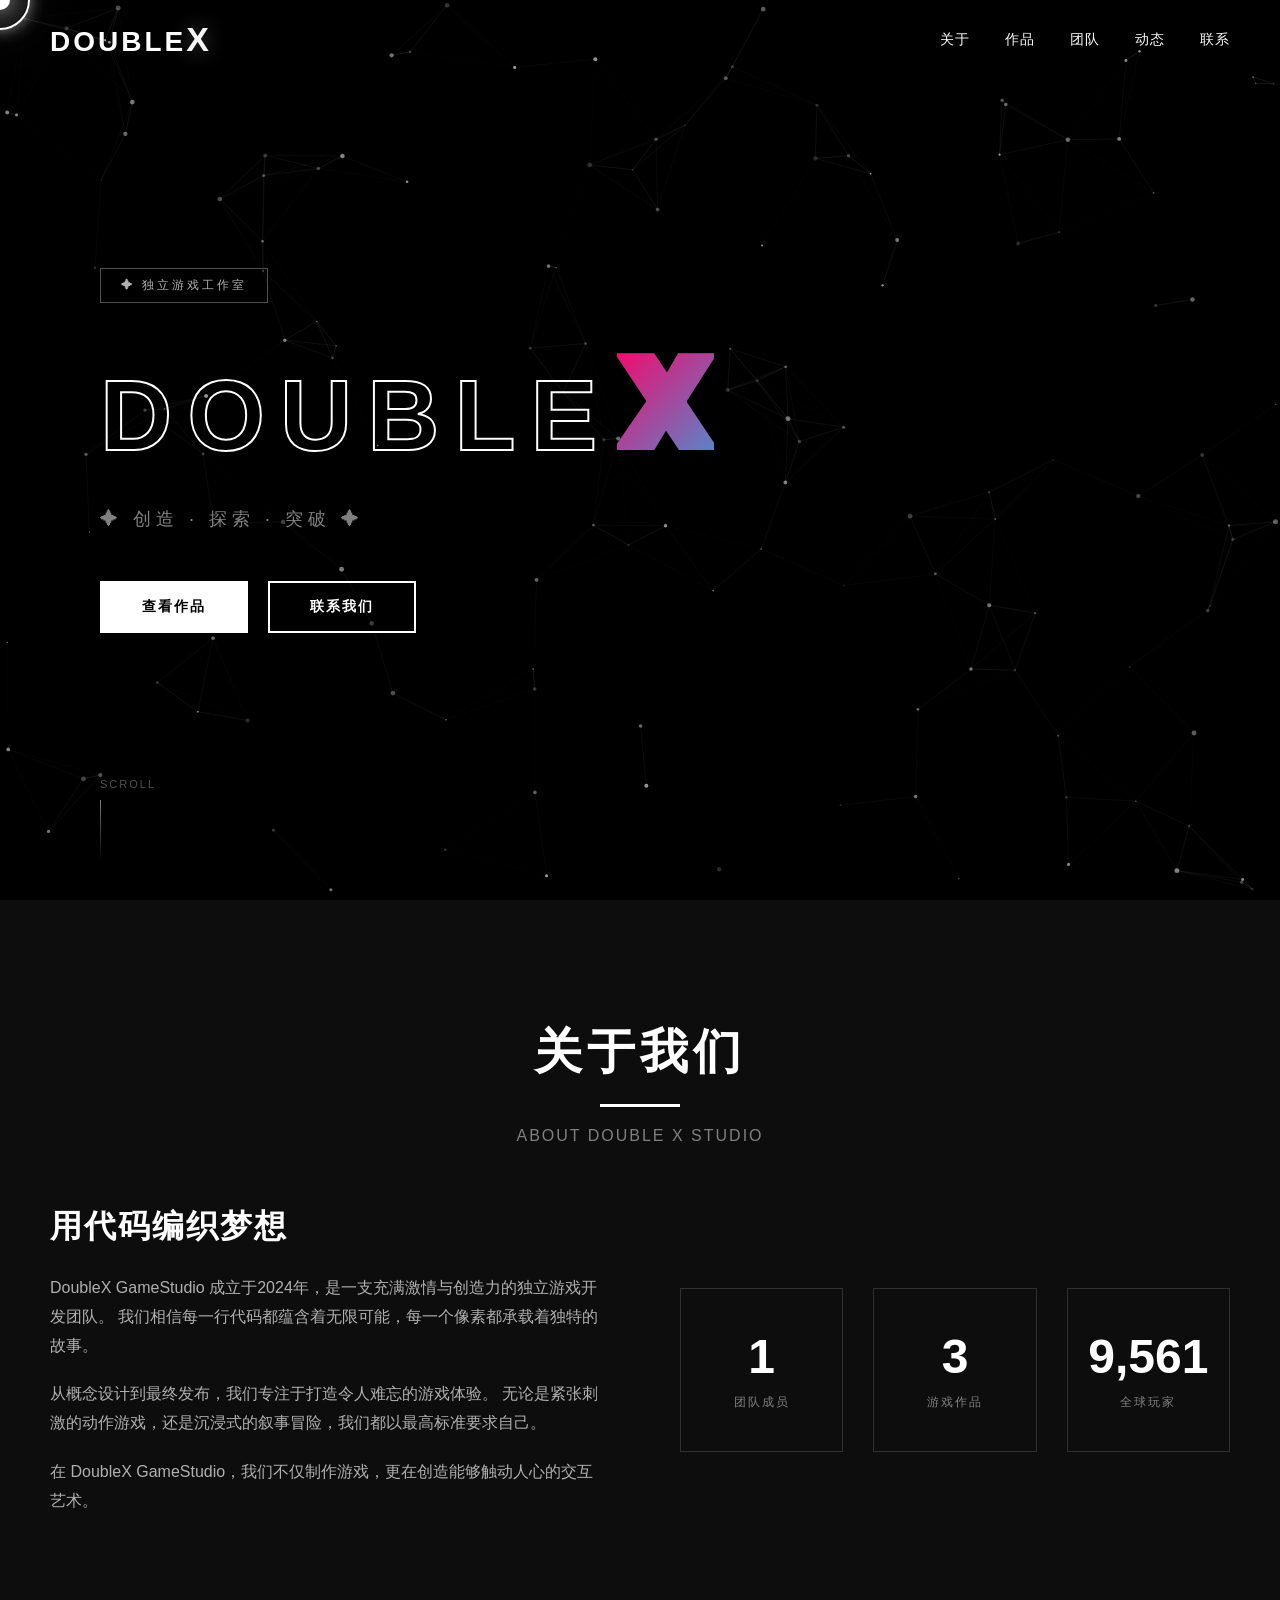
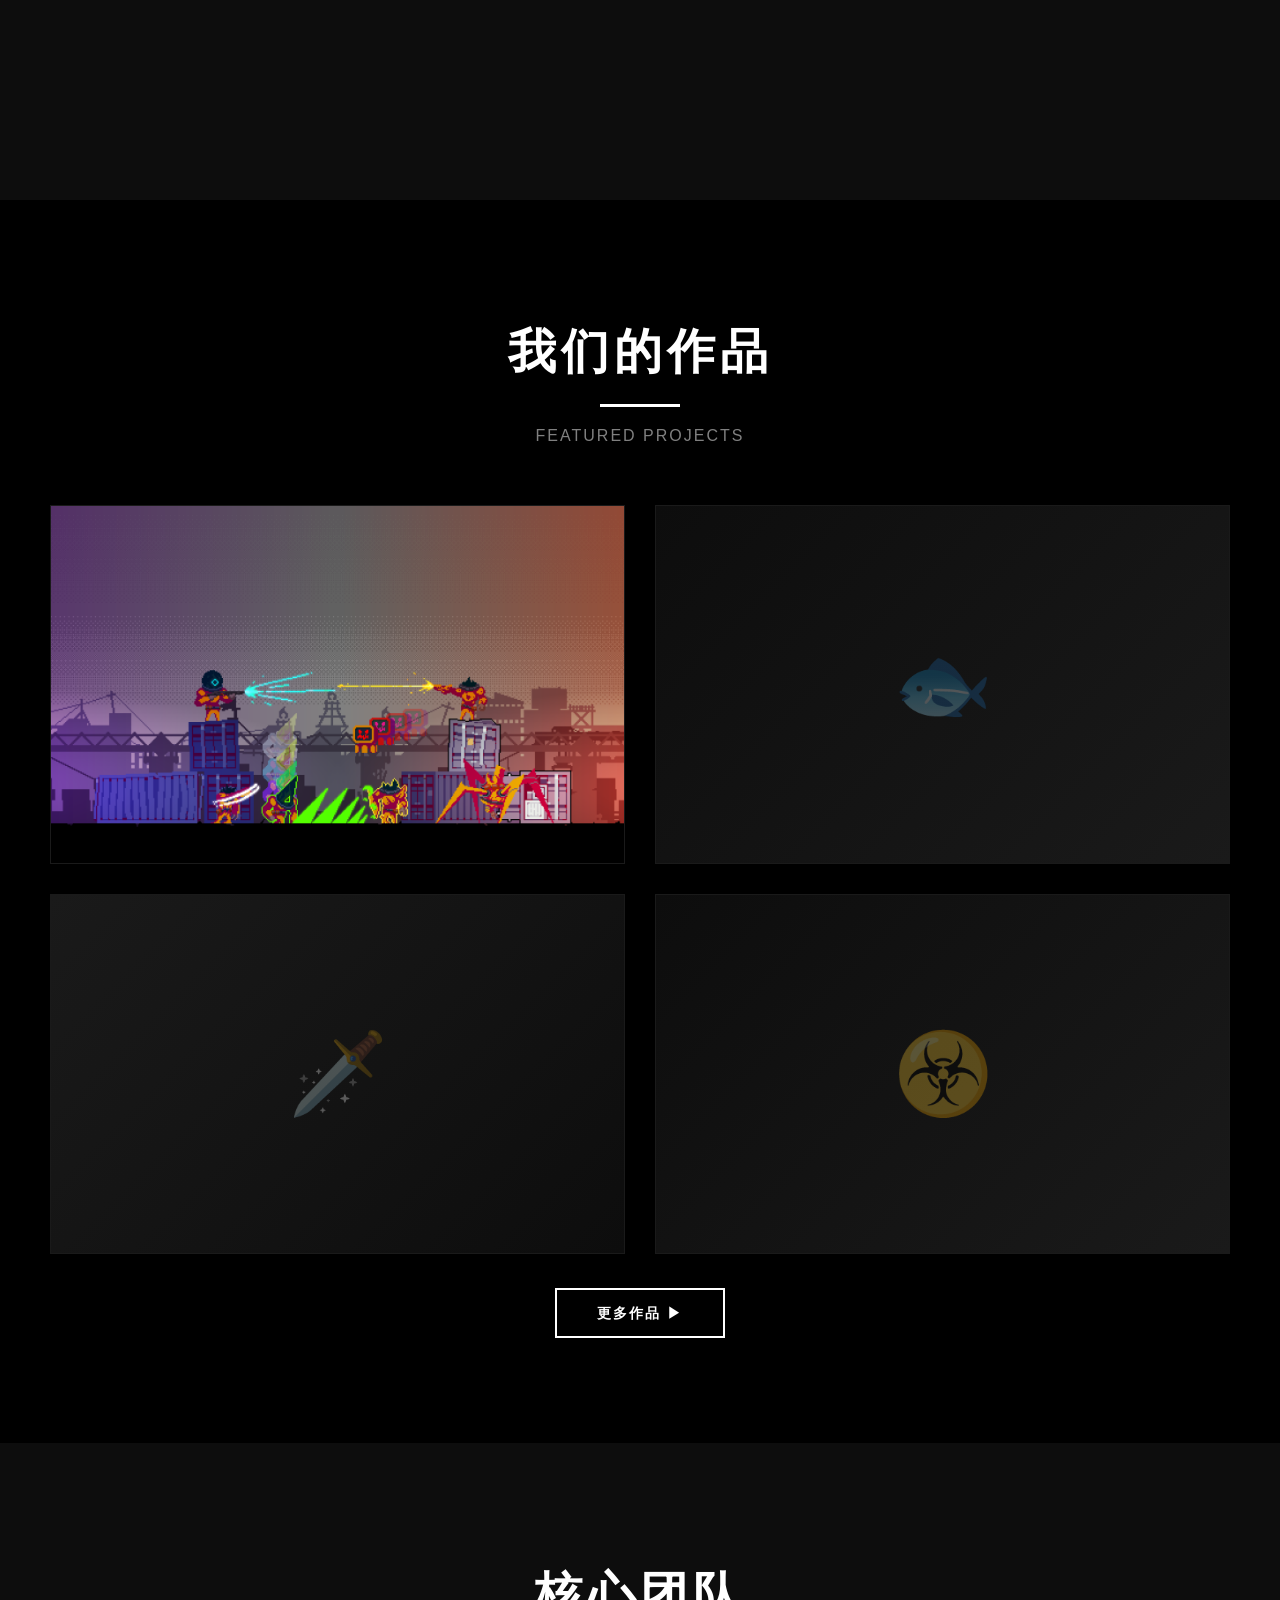
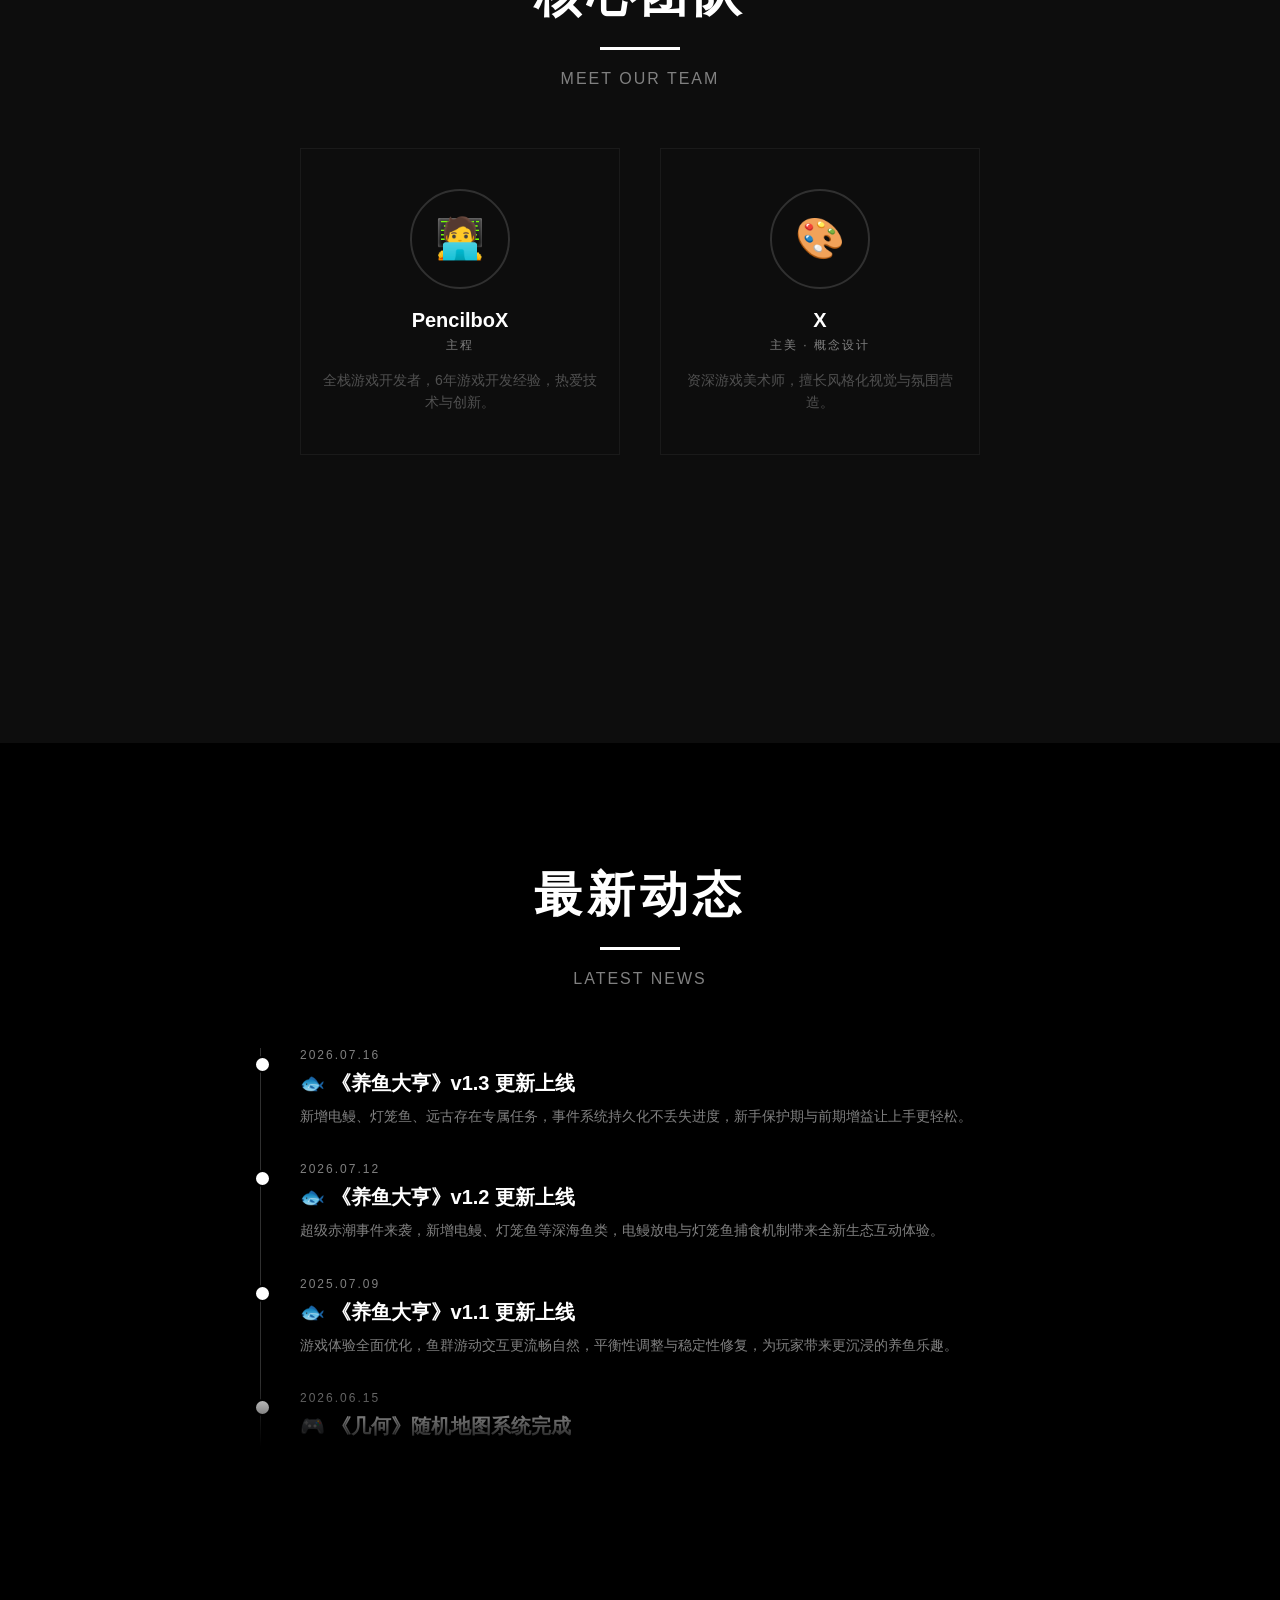
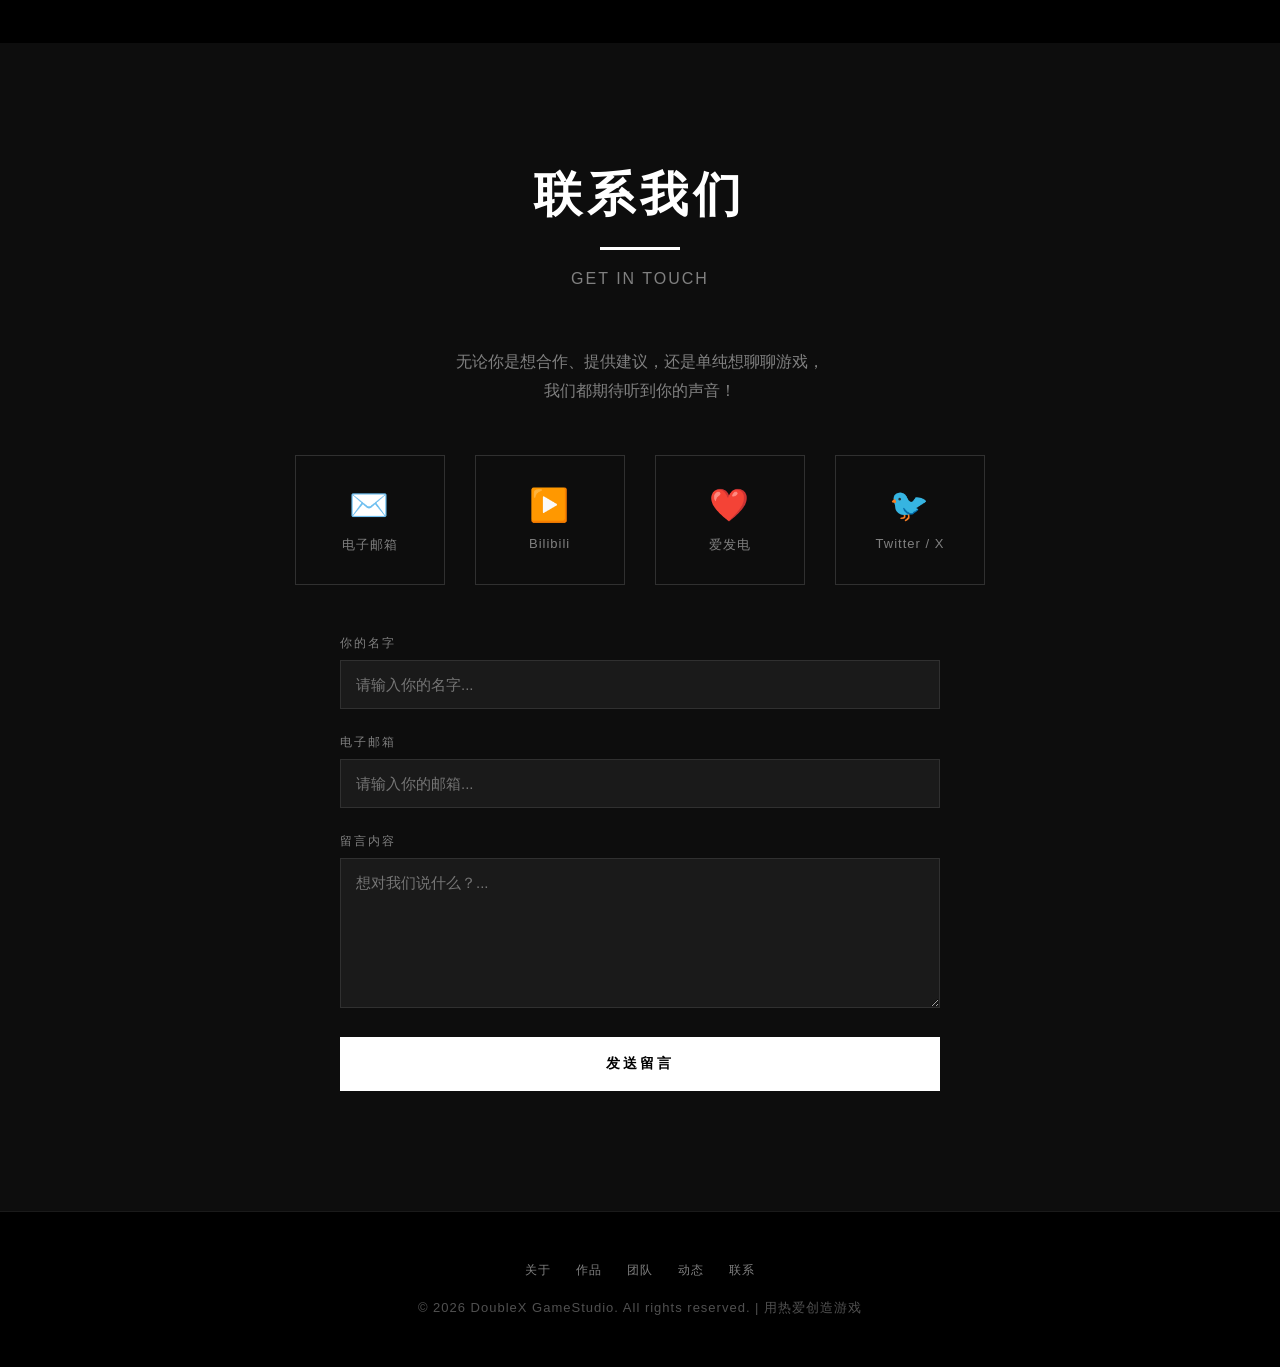
==== index.html @ 16d7dc37 "网页内容补充，部分问题修复，优化动态内容板块" ====
<!DOCTYPE html>
<html lang="zh-CN">
<head>
    <meta charset="UTF-8">
    <meta name="viewport" content="width=device-width, initial-scale=1.0, maximum-scale=1.0, user-scalable=no">
    <link rel="icon" href="icon/DX_Logo_white.png" type="image/png">
    <title>DoubleX GameStudio | 游戏开发工作室</title>
    <style>
        @font-face {
            font-family: 'Black Ops One';
            src: url('assets/fonts/BlackOpsOne.ttf') format('truetype');
            font-weight: 400;
            font-style: normal;
        }
        /* ===== 全局重置 & 基础样式 ===== */
        * {
            margin: 0;
            padding: 0;
            box-sizing: border-box;
        }

        :root {
            --black: #000000;
            --white: #ffffff;
            --gray-100: #f5f5f5;
            --gray-200: #e0e0e0;
            --gray-300: #b0b0b0;
            --gray-400: #808080;
            --gray-500: #505050;
            --gray-600: #303030;
            --gray-700: #1a1a1a;
            --gray-800: #0d0d0d;
        }

        html {
            scroll-behavior: smooth;
        }

        body {
            font-family: 'Segoe UI', 'PingFang SC', 'Microsoft YaHei', sans-serif;
            background: var(--black);
            color: var(--white);
            overflow-x: hidden;
            cursor: none;
        }

        /* ===== 自定义光标 ===== */
        .cursor-dot {
            position: fixed;
            width: 20px;
            height: 20px;
            background: #ffffff;
            border-radius: 50%;
            pointer-events: none;
            z-index: 99999;
            box-shadow: 0 0 25px #ffffff,
                        0 0 50px rgba(255, 255, 255, 0.7),
                        0 0 80px rgba(255, 255, 255, 0.4);
            transform: translate(-50%, -50%);
        }

        .cursor-ring {
            position: fixed;
            width: 60px;
            height: 60px;
            border: 2.5px solid var(--white);
            border-radius: 50%;
            pointer-events: none;
            z-index: 99998;
            transform: translate(-50%, -50%);
            box-shadow: 0 0 15px rgba(255, 255, 255, 0.5),
                        inset 0 0 15px rgba(255, 255, 255, 0.08);
            transition: width 0.2s ease, height 0.2s ease, border-color 0.2s ease, background 0.2s ease;
        }

        .cursor-ring.active {
            width: 80px;
            height: 80px;
            background: rgba(255, 255, 255, 0.1);
            border-color: var(--gray-100);
            box-shadow: 0 0 30px rgba(255, 255, 255, 0.6),
                        inset 0 0 25px rgba(255, 255, 255, 0.08);
        }

        /* 点击波纹效果 */
        .cursor-ripple {
            position: fixed;
            width: 20px;
            height: 20px;
            border: 1.5px solid var(--white);
            border-radius: 50%;
            pointer-events: none;
            z-index: 99997;
            transform: translate(-50%, -50%);
            animation: rippleOut 0.7s ease-out forwards;
        }

        @keyframes rippleOut {
            0% {
                width: 20px;
                height: 20px;
                opacity: 1;
            }
            100% {
                width: 120px;
                height: 120px;
                opacity: 0;
            }
        }

        /* ===== 粒子背景 Canvas ===== */
        #particle-canvas {
            position: fixed;
            top: 0;
            left: 0;
            width: 100%;
            height: 100%;
            z-index: 0;
            pointer-events: none;
        }

        /* ===== 导航栏 ===== */
        .navbar {
            position: fixed;
            top: 0;
            left: 0;
            width: 100%;
            padding: 20px 50px;
            display: flex;
            justify-content: space-between;
            align-items: center;
            z-index: 1000;
            transition: all 0.4s ease;
            background: transparent;
        }

        .navbar.scrolled {
            background: rgba(0, 0, 0, 0.9);
            backdrop-filter: blur(20px);
            padding: 15px 50px;
            border-bottom: 1px solid rgba(255, 255, 255, 0.05);
        }

        .logo {
            font-size: 28px;
            font-weight: 900;
            letter-spacing: 3px;
            text-transform: uppercase;
            color: var(--white);
            text-decoration: none;
        }

        .logo .highlight-x {
            color: var(--gray-100);
            font-size: 34px;
            font-weight: 900;
            text-shadow: 0 0 20px rgba(255, 255, 255, 0.3);
        }

        .nav-links {
            display: flex;
            list-style: none;
            gap: 35px;
        }

        .nav-links a {
            color: var(--white);
            text-decoration: none;
            font-size: 14px;
            font-weight: 500;
            letter-spacing: 1px;
            text-transform: uppercase;
            transition: all 0.3s ease;
            position: relative;
            padding: 5px 0;
        }

        .nav-links a::after {
            content: '';
            position: absolute;
            bottom: 0;
            left: 0;
            width: 0;
            height: 2px;
            background: var(--white);
            transition: width 0.3s ease;
        }

        .nav-links a:hover {
            color: var(--white);
        }

        .nav-links a:hover::after {
            width: 100%;
        }

        .menu-toggle {
            display: none;
            flex-direction: column;
            cursor: pointer;
            gap: 6px;
        }

        .menu-toggle span {
            width: 28px;
            height: 2px;
            background: var(--white);
            transition: all 0.3s ease;
        }

        .menu-toggle.active span:nth-child(1) {
            transform: rotate(45deg) translate(6px, 6px);
        }

        .menu-toggle.active span:nth-child(2) {
            opacity: 0;
        }

        .menu-toggle.active span:nth-child(3) {
            transform: rotate(-45deg) translate(6px, -6px);
        }

        /* ===== 通用 Section 样式 ===== */
        section {
            position: relative;
            z-index: 1;
            padding: 120px 50px;
            min-height: 100vh;
        }

        .section-title {
            font-size: 48px;
            font-weight: 900;
            text-transform: uppercase;
            letter-spacing: 5px;
            margin-bottom: 60px;
            text-align: center;
            position: relative;
        }

        .section-title::after {
            content: '';
            display: block;
            width: 80px;
            height: 3px;
            background: var(--white);
            margin: 20px auto 0;
        }

        .section-subtitle {
            font-size: 16px;
            color: var(--gray-400);
            text-align: center;
            letter-spacing: 2px;
            margin-top: -40px;
            margin-bottom: 60px;
        }

        /* ===== HERO 区域 - 左对齐 ===== */
        .hero {
            min-height: 100vh;
            display: flex;
            flex-direction: column;
            justify-content: center;
            align-items: flex-start;
            text-align: left;
            position: relative;
            z-index: 1;
            padding-left: 100px;
            padding-right: 50px;
        }

        .hero-badge {
            display: inline-block;
            padding: 8px 20px;
            border: 1px solid var(--gray-500);
            color: var(--gray-300);
            font-size: 12px;
            letter-spacing: 3px;
            text-transform: uppercase;
            margin-bottom: 30px;
            animation: fadeInLeft 1s ease;
        }

        .hero-title {
            font-size: 100px;
            font-weight: 900;
            letter-spacing: 15px;
            text-transform: uppercase;
            line-height: 1.1;
            margin-bottom: 20px;
            animation: fadeInLeft 1s ease 0.2s both;
            display: flex;
            flex-wrap: wrap;
            align-items: baseline;
            gap: 0;
        }

        .hero-title .word-double {
            -webkit-text-stroke: 2px var(--white);
            color: transparent;
        }

        .hero-title .word-x {
            font-size: 140px;
            position: relative;
            display: inline-block;
            margin-left: 5px;
            letter-spacing: 5px;
            font-family: 'Black Ops One', 'Impact', 'Arial Black', sans-serif;
            background: linear-gradient(135deg, #ff0066, #00ccff, #ff6600, #6600ff);
            background-size: 400% 400%;
            -webkit-background-clip: text;
            -webkit-text-fill-color: transparent;
            animation: xGradientFlow 4s ease infinite;
        }

        @keyframes xGradientFlow {
            0% { background-position: 0% 50%; }
            25% { background-position: 100% 0%; }
            50% { background-position: 100% 100%; }
            75% { background-position: 0% 100%; }
            100% { background-position: 0% 50%; }
        }

        .hero-title .word-studio {
            color: var(--gray-400);
            font-size: 50px;
            font-weight: 600;
            letter-spacing: 8px;
            margin-left: 15px;
            align-self: flex-end;
            padding-bottom: 15px;
        }

        .hero-tagline {
            font-size: 18px;
            color: var(--gray-400);
            letter-spacing: 5px;
            margin-bottom: 50px;
            animation: fadeInLeft 1s ease 0.4s both;
        }

        .hero-cta {
            display: flex;
            gap: 20px;
            animation: fadeInLeft 1s ease 0.6s both;
        }

        .btn {
            padding: 15px 40px;
            font-size: 14px;
            font-weight: 600;
            letter-spacing: 2px;
            text-transform: uppercase;
            text-decoration: none;
            transition: all 0.4s ease;
            cursor: pointer;
            border: none;
        }

        .btn-primary {
            background: var(--white);
            color: var(--black);
            border: 2px solid var(--white);
        }

        .btn-primary:hover {
            background: transparent;
            color: var(--white);
        }

        .btn-outline {
            background: transparent;
            color: var(--white);
            border: 2px solid var(--white);
        }

        .btn-outline:hover {
            background: var(--white);
            color: var(--black);
        }

        .scroll-indicator {
            position: absolute;
            bottom: 40px;
            left: 100px;
            display: flex;
            flex-direction: column;
            align-items: flex-start;
            gap: 10px;
            animation: fadeInLeft 1s ease 1s both;
        }

        .scroll-indicator span {
            font-size: 11px;
            letter-spacing: 2px;
            color: var(--gray-500);
        }

        .scroll-line {
            width: 1px;
            height: 60px;
            background: linear-gradient(to bottom, var(--gray-400), transparent);
            animation: scrollPulse 2s ease-in-out infinite;
        }

        /* ===== ABOUT 区域 ===== */
        .about {
            background: var(--gray-800);
        }

        .about-content {
            display: grid;
            grid-template-columns: 1fr 1fr;
            gap: 80px;
            max-width: 1200px;
            margin: 0 auto;
            align-items: center;
        }

        .about-text h3 {
            font-size: 32px;
            font-weight: 800;
            margin-bottom: 25px;
            letter-spacing: 2px;
        }

        .about-text p {
            color: var(--gray-300);
            line-height: 1.8;
            font-size: 16px;
            margin-bottom: 20px;
        }

        .about-stats {
            display: grid;
            grid-template-columns: repeat(3, 1fr);
            gap: 30px;
        }

        .stat-item {
            text-align: center;
            padding: 40px 20px;
            border: 1px solid var(--gray-600);
            transition: all 0.3s ease;
        }

        .stat-item:hover {
            border-color: var(--white);
            background: rgba(255, 255, 255, 0.02);
        }

        .stat-number {
            font-size: 48px;
            font-weight: 900;
            color: var(--white);
            display: block;
        }

        .stat-label {
            font-size: 12px;
            color: var(--gray-400);
            letter-spacing: 2px;
            text-transform: uppercase;
            margin-top: 10px;
            display: block;
        }

        /* ===== PROJECTS 区域 ===== */
        .projects {
            background: var(--black);
        }

        .projects-grid {
            display: grid;
            grid-template-columns: repeat(2, 1fr);
            gap: 30px;
            max-width: 1200px;
            margin: 0 auto;
        }

        .project-card {
            position: relative;
            overflow: hidden;
            border: 1px solid var(--gray-700);
            aspect-ratio: 16 / 10;
            cursor: pointer;
            transition: all 0.4s ease;
        }

        .project-card:hover {
            border-color: var(--gray-400);
            transform: translateY(-5px);
        }

        .project-card .project-bg {
            width: 100%;
            height: 100%;
            display: flex;
            align-items: center;
            justify-content: center;
            font-size: 60px;
            font-weight: 900;
            color: var(--gray-700);
            transition: all 0.4s ease;
            background: var(--gray-800);
        }

        .project-card:nth-child(1) .project-bg { background: linear-gradient(135deg, #1a1a1a, #0d0d0d); }
        .project-card:nth-child(2) .project-bg { background: linear-gradient(135deg, #0d0d0d, #1a1a1a); }
        .project-card:nth-child(3) .project-bg { background: linear-gradient(135deg, #1a1a1a, #0d0d0d); }
        .project-card:nth-child(4) .project-bg { background: linear-gradient(135deg, #0d0d0d, #1a1a1a); }

        .project-card .project-bg .icon {
            font-size: 80px;
            opacity: 0.3;
        }

        .project-overlay {
            position: absolute;
            bottom: 0;
            left: 0;
            right: 0;
            padding: 30px;
            background: linear-gradient(to top, rgba(0,0,0,0.9), transparent);
            transform: translateY(100%);
            transition: all 0.4s ease;
        }

        .project-card:hover .project-overlay {
            transform: translateY(0);
        }

        .project-overlay h3 {
            font-size: 22px;
            font-weight: 700;
            margin-bottom: 8px;
        }

        .project-overlay p {
            color: var(--gray-400);
            font-size: 13px;
            letter-spacing: 1px;
        }

        .project-overlay .tag {
            display: inline-block;
            padding: 4px 12px;
            border: 1px solid var(--gray-500);
            font-size: 10px;
            letter-spacing: 1px;
            text-transform: uppercase;
            margin-top: 12px;
            color: var(--gray-300);
        }

        /* 作品卡片右下角"游戏详情"跳转按钮 — 集成在 hover 浮层内 */
        .project-overlay .nav-link {
            position: absolute;
            bottom: 30px;
            right: 28px;
            display: inline-flex;
            align-items: center;
            gap: 6px;
            padding: 4px 12px;
            border: 1px solid var(--gray-500);
            color: var(--gray-300);
            font-size: 10px;
            letter-spacing: 1px;
            text-transform: uppercase;
            text-decoration: none;
            transition: all 0.35s ease;
            z-index: 5;
            white-space: nowrap;
        }

        .project-overlay .nav-link::after {
            content: '';
            display: inline-block;
            width: 0;
            height: 0;
            border-top: 5px solid transparent;
            border-bottom: 5px solid transparent;
            border-left: 8px solid var(--gray-300);
            transition: border-left-color 0.35s ease;
        }

        .project-overlay .nav-link:hover {
            border-color: var(--white);
            color: var(--white);
            background: rgba(255, 255, 255, 0.05);
            box-shadow: 0 0 18px rgba(255, 255, 255, 0.25);
        }

        .project-overlay .nav-link:hover::after {
            border-left-color: var(--white);
        }

        /* 禁用态 — 尚未开放详情页的游戏 */
        .project-overlay .nav-link.disabled {
            border-color: var(--gray-700);
            color: var(--gray-500);
            cursor: default;
            pointer-events: none;
        }

        .project-overlay .nav-link.disabled::after {
            border-left-color: var(--gray-500);
        }

        .project-overlay .nav-link.disabled:hover {
            border-color: var(--gray-700);
            color: var(--gray-500);
            background: transparent;
            box-shadow: none;
        }

        .project-overlay .nav-link.disabled:hover::after {
            border-left-color: var(--gray-500);
        }

        /* ===== TEAM 区域 ===== */
        .team {
            background: var(--gray-800);
        }

        .team-grid {
            display: flex;
            justify-content: center;
            flex-wrap: wrap;
            gap: 40px;
            max-width: 1000px;
            margin: 0 auto;
        }

        .team-card {
            text-align: center;
            padding: 40px 20px;
            border: 1px solid var(--gray-700);
            transition: all 0.4s ease;
            position: relative;
            overflow: hidden;
            display: flex;
            flex-direction: column;
            align-items: center;
            width: 320px;
            max-width: 100%;
        }

        .team-card::before {
            content: '';
            position: absolute;
            top: 0;
            left: 0;
            width: 100%;
            height: 3px;
            background: var(--white);
            transform: scaleX(0);
            transform-origin: left;
            transition: transform 0.4s ease;
        }

        .team-card:hover::before {
            transform: scaleX(1);
        }

        .team-card:hover {
            border-color: var(--gray-400);
            transform: translateY(-10px);
        }

        .team-avatar {
            width: 100px;
            height: 100px;
            border-radius: 50%;
            margin: 0 auto 20px;
            border: 2px solid var(--gray-600);
            display: flex;
            align-items: center;
            justify-content: center;
            font-size: 40px;
            transition: all 0.4s ease;
        }

        .team-card:hover .team-avatar {
            border-color: var(--white);
        }

        .team-card h3 {
            font-size: 20px;
            font-weight: 700;
            margin-bottom: 5px;
        }

        .team-card .role {
            color: var(--gray-400);
            font-size: 12px;
            letter-spacing: 2px;
            text-transform: uppercase;
            margin-bottom: 15px;
        }

        .team-card p {
            color: var(--gray-500);
            font-size: 14px;
            line-height: 1.6;
        }

        /* ===== NEWS / BLOG 区域 ===== */
        .news {
            background: var(--black);
        }

        .news-timeline-wrap {
            max-width: 800px;
            margin: 0 auto;
            position: relative;
        }

        .news-timeline-wrap::after {
            content: '';
            position: absolute;
            bottom: 0;
            left: 0;
            right: 0;
            height: 80px;
            background: linear-gradient(transparent, var(--black) 80%);
            pointer-events: none;
            z-index: 2;
        }

        .news-timeline {
            max-height: 415px;
            overflow-y: auto;
            padding-right: 5px;
            scrollbar-width: thin;
            scrollbar-color: var(--gray-600) transparent;
        }

        .news-timeline::-webkit-scrollbar {
            width: 4px;
        }
        .news-timeline::-webkit-scrollbar-thumb {
            background: var(--gray-600);
            border-radius: 2px;
        }

        .news-timeline::before {
            content: '';
            position: absolute;
            left: 20px;
            top: 0;
            bottom: 0;
            width: 1px;
            background: var(--gray-600);
        }

        .news-item {
            padding-left: 60px;
            position: relative;
            margin-bottom: 35px;
        }

        .news-item:last-child {
            margin-bottom: 10px;
        }

        .news-item::before {
            content: '';
            position: absolute;
            left: 14px;
            top: 8px;
            width: 13px;
            height: 13px;
            border-radius: 50%;
            background: var(--white);
            border: 2px solid var(--black);
        }

        .news-date {
            font-size: 12px;
            color: var(--gray-400);
            letter-spacing: 2px;
            text-transform: uppercase;
            margin-bottom: 8px;
        }

        .news-item h3 {
            font-size: 20px;
            font-weight: 700;
            margin-bottom: 8px;
        }

        .news-item p {
            color: var(--gray-400);
            line-height: 1.6;
            font-size: 14px;
        }

        /* ===== CONTACT 区域 ===== */
        .contact {
            background: var(--gray-800);
        }

        .contact-container {
            max-width: 800px;
            margin: 0 auto;
            text-align: center;
        }

        .contact-container > p {
            color: var(--gray-400);
            font-size: 16px;
            line-height: 1.8;
            margin-bottom: 50px;
        }

        .contact-links {
            display: flex;
            justify-content: center;
            gap: 30px;
            flex-wrap: wrap;
            margin-bottom: 50px;
        }

        .contact-link {
            display: flex;
            flex-direction: column;
            align-items: center;
            gap: 12px;
            padding: 30px 40px;
            border: 1px solid var(--gray-600);
            text-decoration: none;
            color: var(--white);
            transition: all 0.4s ease;
            min-width: 150px;
        }

        .contact-link:hover {
            border-color: var(--white);
            background: rgba(255, 255, 255, 0.02);
            transform: translateY(-5px);
        }

        .contact-link .icon {
            font-size: 32px;
        }

        .contact-link span {
            font-size: 13px;
            letter-spacing: 1px;
            color: var(--gray-400);
        }

        .contact-form {
            max-width: 600px;
            margin: 0 auto;
            text-align: left;
        }

        .form-group {
            margin-bottom: 25px;
        }

        .form-group label {
            display: block;
            font-size: 12px;
            letter-spacing: 2px;
            text-transform: uppercase;
            color: var(--gray-400);
            margin-bottom: 8px;
        }

        .form-group input,
        .form-group textarea {
            width: 100%;
            padding: 15px;
            background: var(--gray-700);
            border: 1px solid var(--gray-600);
            color: var(--white);
            font-size: 15px;
            font-family: inherit;
            transition: all 0.3s ease;
            outline: none;
        }

        .form-group input:focus,
        .form-group textarea:focus {
            border-color: var(--white);
            background: var(--gray-600);
        }

        .form-group textarea {
            height: 150px;
            resize: vertical;
        }

        .form-submit {
            width: 100%;
            padding: 18px;
            background: var(--white);
            color: var(--black);
            border: none;
            font-size: 14px;
            font-weight: 700;
            letter-spacing: 3px;
            text-transform: uppercase;
            cursor: pointer;
            transition: all 0.3s ease;
        }

        .form-submit:hover {
            background: var(--gray-200);
        }

        /* ===== 回到顶部按钮 ===== */
        .back-to-top {
            position: fixed;
            bottom: 40px;
            right: 40px;
            width: 48px;
            height: 48px;
            background: transparent;
            border: 2px solid var(--gray-600);
            color: var(--white);
            font-size: 20px;
            cursor: pointer;
            z-index: 5000;
            display: flex;
            align-items: center;
            justify-content: center;
            opacity: 0;
            transform: translateY(20px);
            pointer-events: none;
            transition: all 0.4s ease;
        }

        .back-to-top.visible {
            opacity: 1;
            transform: translateY(0);
            pointer-events: auto;
        }

        .back-to-top:hover {
            border-color: var(--white);
            background: var(--white);
            color: var(--black);
            transform: translateY(-4px);
            box-shadow: 0 0 25px rgba(255, 255, 255, 0.3);
        }

        .back-to-top:active {
            transform: translateY(-2px);
        }

        /* ===== FOOTER ===== */
        .footer {
            text-align: center;
            padding: 50px;
            border-top: 1px solid var(--gray-700);
            background: var(--black);
            position: relative;
            z-index: 1;
        }

        .footer p {
            color: var(--gray-500);
            font-size: 13px;
            letter-spacing: 1px;
        }

        .footer .footer-links {
            display: flex;
            justify-content: center;
            gap: 25px;
            margin-bottom: 20px;
        }

        .footer .footer-links a {
            color: var(--gray-400);
            text-decoration: none;
            font-size: 12px;
            letter-spacing: 1px;
            text-transform: uppercase;
            transition: color 0.3s ease;
        }

        .footer .footer-links a:hover {
            color: var(--white);
        }

        /* ===== 滚动动画 ===== */
        .reveal {
            opacity: 0;
            transform: translateY(60px);
            transition: all 0.8s ease;
        }

        .reveal.visible {
            opacity: 1;
            transform: translateY(0);
        }

        .reveal-left {
            opacity: 0;
            transform: translateX(-60px);
            transition: all 0.8s ease;
        }

        .reveal-left.visible {
            opacity: 1;
            transform: translateX(0);
        }

        .reveal-right {
            opacity: 0;
            transform: translateX(60px);
            transition: all 0.8s ease;
        }

        .reveal-right.visible {
            opacity: 1;
            transform: translateX(0);
        }

        .reveal-scale {
            opacity: 0;
            transform: scale(0.8);
            transition: all 0.8s ease;
        }

        .reveal-scale.visible {
            opacity: 1;
            transform: scale(1);
        }

        /* ===== 关键帧动画 ===== */
        @keyframes fadeInLeft {
            from {
                opacity: 0;
                transform: translateX(-60px);
            }
            to {
                opacity: 1;
                transform: translateX(0);
            }
        }

        @keyframes fadeInUp {
            from {
                opacity: 0;
                transform: translateY(40px);
            }
            to {
                opacity: 1;
                transform: translateY(0);
            }
        }

        @keyframes fadeInDown {
            from {
                opacity: 0;
                transform: translateY(-40px);
            }
            to {
                opacity: 1;
                transform: translateY(0);
            }
        }

        @keyframes scrollPulse {
            0%, 100% { opacity: 0.3; }
            50% { opacity: 1; }
        }

        /* ===== 响应式设计 ===== */
        @media (max-width: 1024px) {
            .hero-title {
                font-size: 60px;
                letter-spacing: 10px;
                flex-wrap: wrap;
            }

            .hero-title .word-x {
                font-size: 80px;
            }

            .hero-title .word-studio {
                font-size: 32px;
                margin-left: 10px;
                padding-bottom: 8px;
            }

            .about-content {
                grid-template-columns: 1fr;
                gap: 50px;
            }

            .projects-grid {
                grid-template-columns: 1fr;
            }

            .team-grid {
                grid-template-columns: repeat(2, 1fr);
            }
        }

        @media (max-width: 768px) {
            section {
                padding: 80px 25px;
            }

            .hero {
                padding-left: 25px;
                padding-right: 25px;
                align-items: center;
                text-align: center;
            }

            .hero-badge {
                margin-bottom: 12px;
            }

            .navbar {
                padding: 15px 25px;
                background: rgba(0, 0, 0, 0.75);
            }

            .nav-links {
                display: none;
                position: absolute;
                top: 100%;
                left: 0;
                width: 100%;
                background: rgba(0, 0, 0, 0.98);
                flex-direction: column;
                padding: 30px;
                gap: 25px;
                border-bottom: 1px solid var(--gray-700);
            }

            .nav-links.active {
                display: flex;
            }

            .menu-toggle {
                display: flex;
            }

            .hero-title {
                font-size: 64px;
                letter-spacing: 8px;
                flex-wrap: wrap;
                justify-content: center;
                margin-bottom: 12px;
            }

            .hero-title .word-x {
                font-size: 86px;
                margin-left: 3px;
            }

            .hero-title .word-studio {
                font-size: 30px;
                margin-left: 6px;
                padding-bottom: 5px;
            }

            .hero-tagline {
                font-size: 15px;
                letter-spacing: 3px;
                margin-bottom: 30px;
            }

            .hero-cta {
                flex-direction: row;
                align-items: center;
                justify-content: center;
                gap: 12px;
            }

            .hero-cta .btn {
                padding: 12px 28px;
                font-size: 12px;
                letter-spacing: 1px;
            }

            .scroll-indicator {
                left: 25px;
                transform: none;
                align-items: flex-start;
            }

            .section-title {
                font-size: 32px;
            }

            .about-stats {
                grid-template-columns: 1fr;
            }

            .team-grid {
                grid-template-columns: 1fr;
            }

            .contact-links {
                flex-direction: row;
                flex-wrap: wrap;
                justify-content: center;
                gap: 12px;
            }

            .contact-link {
                width: calc(50% - 6px);
                padding: 18px 16px;
                min-width: auto;
                font-size: 11px;
            }

            .contact-link .icon {
                font-size: 24px;
            }

            .contact-link span {
                font-size: 11px;
            }

            body {
                cursor: auto;
                min-height: 100vh;
                min-height: 100dvh;
            }

            .cursor-dot,
            .cursor-ring,
            .cursor-ripple {
                display: none !important;
            }

            #particle-canvas {
                min-width: 100vw;
                min-height: 100vh;
                min-height: 100dvh;
            }
        }

        @media (max-width: 480px) {
            .hero {
                padding-left: 16px;
                padding-right: 16px;
            }

            .hero-badge {
                font-size: 10px;
                padding: 6px 14px;
                margin-bottom: 10px;
            }

            .hero-title {
                font-size: 44px;
                letter-spacing: 4px;
                justify-content: center;
                margin-bottom: 8px;
            }

            .hero-title .word-x {
                font-size: 60px;
                margin-left: 2px;
            }

            .hero-title .word-double {
                -webkit-text-stroke: 1px var(--white);
            }

            .hero-title .word-studio {
                font-size: 20px;
                margin-left: 4px;
                padding-bottom: 3px;
            }

            .hero-tagline {
                font-size: 13px;
                margin-bottom: 24px;
            }

            .hero-cta {
                gap: 8px;
            }

            .hero-cta .btn {
                padding: 10px 20px;
                font-size: 11px;
                letter-spacing: 1px;
            }

            .scroll-indicator {
                left: 16px;
                transform: none;
            }

            .contact-link {
                width: calc(50% - 6px);
                min-width: auto;
                padding: 15px 10px;
                flex: 0 0 auto;
            }
        }
    </style>
</head>
<body>

    <!-- ===== 自定义光标 ===== -->
    <div class="cursor-dot" id="cursorDot"></div>
    <div class="cursor-ring" id="cursorRing"></div>

    <!-- ===== 粒子背景 Canvas ===== -->
    <canvas id="particle-canvas"></canvas>

    <!-- ===== 导航栏 ===== -->
    <nav class="navbar" id="navbar">
        <a href="#" class="logo">Double<span class="highlight-x">X</span></a>
        <ul class="nav-links" id="navLinks">
            <li><a href="#about">关于</a></li>
            <li><a href="#projects">作品</a></li>
            <li><a href="#team">团队</a></li>
            <li><a href="#news">动态</a></li>
            <li><a href="#contact">联系</a></li>
        </ul>
        <div class="menu-toggle" id="menuToggle">
            <span></span>
            <span></span>
            <span></span>
        </div>
    </nav>

    <!-- ===== HERO 区域 - 左对齐，DoubleX 同行 ===== -->
    <section class="hero" id="hero">
        <div class="hero-badge">✦ 独立游戏工作室</div>
        <h1 class="hero-title">
            <span class="word-double">DOUBLE</span>
            <span class="word-x">X</span>
        </h1>
        <p class="hero-tagline">✦ 创造 · 探索 · 突破 ✦</p>
        <div class="hero-cta">
            <a href="#projects" class="btn btn-primary">查看作品</a>
            <a href="#contact" class="btn btn-outline">联系我们</a>
        </div>
        <div class="scroll-indicator">
            <span>SCROLL</span>
            <div class="scroll-line"></div>
        </div>
    </section>

    <!-- ===== ABOUT 区域 ===== -->
    <section class="about" id="about">
        <h2 class="section-title reveal">关于我们</h2>
        <p class="section-subtitle reveal" style="transition-delay: 0.1s;">ABOUT DOUBLE X STUDIO</p>
        <div class="about-content">
            <div class="about-text reveal-left">
                <h3>用代码编织梦想</h3>
                <p>
                    DoubleX GameStudio 成立于2024年，是一支充满激情与创造力的独立游戏开发团队。
                    我们相信每一行代码都蕴含着无限可能，每一个像素都承载着独特的故事。
                </p>
                <p>
                    从概念设计到最终发布，我们专注于打造令人难忘的游戏体验。
                    无论是紧张刺激的动作游戏，还是沉浸式的叙事冒险，我们都以最高标准要求自己。
                </p>
                <p>
                    在 DoubleX GameStudio，我们不仅制作游戏，更在创造能够触动人心的交互艺术。
                </p>
            </div>
            <div class="about-stats reveal-right">
                <div class="stat-item">
                    <span class="stat-number" data-target="2">0</span>
                    <span class="stat-label">团队成员</span>
                </div>
                <div class="stat-item">
                    <span class="stat-number" data-target="4">0</span>
                    <span class="stat-label">游戏作品</span>
                </div>
                <div class="stat-item">
                    <span class="stat-number" data-target="9810">0</span>
                    <span class="stat-label">全球玩家</span>
                </div>
            </div>
        </div>
    </section>

    <!-- ===== PROJECTS 区域 ===== -->
    <section class="projects" id="projects">
        <h2 class="section-title reveal">我们的作品</h2>
        <p class="section-subtitle reveal" style="transition-delay: 0.1s;">FEATURED PROJECTS</p>
        <div class="projects-grid">
            <div class="project-card reveal-scale" data-url="https://www.bilibili.com/video/BV19So8BSETa/?share_source=copy_web&vd_source=2e09082c61f352444b3830b05da03493" data-game="geometry">
                <div class="project-bg" style="padding:0; overflow:hidden;">
                    <img src="works/images/art/GEOMETRY/《几何》宣传图_1.png" alt="几何" style="width:100%; height:100%; object-fit:cover;">
                </div>
                <div class="project-overlay">
                    <h3>几何</h3>
                    <p>像素科幻 2D 平台射击</p>
                    <span class="tag">像素 · 平台射击</span>
                    <a class="nav-link" href="works/game-detail.html?game=geometry">游戏详情</a>
                </div>
            </div>
            <div class="project-card reveal-scale" style="transition-delay: 0.1s;" data-url="" data-game="fishfarm">
                <div class="project-bg">
                    <span class="icon">🐟</span>
                </div>
                <div class="project-overlay">
                    <h3>养鱼大亨</h3>
                    <p>放置养成 · 鱼类收集模拟</p>
                    <span class="tag">养成 · 模拟</span>
                    <a class="nav-link" href="works/game-detail.html?game=fishfarm">游戏详情</a>
                </div>
            </div>
            <div class="project-card reveal-scale" style="transition-delay: 0.2s;" data-url="" data-game="lost-dynasty">
                <div class="project-bg">
                    <span class="icon">🗡️</span>
                </div>
                <div class="project-overlay">
                    <h3>螺旋塔</h3>
                    <p>卡通风格 轻度肉鸽 地牢探险</p>
                    <span class="tag">像素 · Rogue-like</span>
                    <a class="nav-link disabled" href="javascript:;" data-game="lost-dynasty">即将推出</a>
                </div>
            </div>
            <div class="project-card reveal-scale" style="transition-delay: 0.3s;" data-url="" data-game="dreamweaver">
                <div class="project-bg">
                    <span class="icon">☣️</span>
                </div>
                <div class="project-overlay">
                    <h3>异种</h3>
                    <p>像素风格 动作游戏 多主角多视角</p>
                    <span class="tag">动作 · 角色扮演</span>
                    <a class="nav-link disabled" href="javascript:;" data-game="dreamweaver">即将推出</a>
                </div>
            </div>
        </div>
        <div class="projects-more reveal" style="text-align: center; margin-top: 50px;">
            <a href="works/index.html" class="btn btn-outline">更多作品 &#9654;</a>
        </div>
    </section>

    <!-- ===== TEAM 区域 ===== -->
    <section class="team" id="team">
        <h2 class="section-title reveal">核心团队</h2>
        <p class="section-subtitle reveal" style="transition-delay: 0.1s;">MEET OUR TEAM</p>
        <div class="team-grid">
            <div class="team-card reveal">
                <div class="team-avatar">🧑‍💻</div>
                <h3>PencilboX</h3>
                <div class="role">主程</div>
                <p>全栈游戏开发者，6年游戏开发经验，热爱技术与创新。</p>
            </div>
            <div class="team-card reveal" style="transition-delay: 0.15s;">
                <div class="team-avatar">🎨</div>
                <h3>X</h3>
                <div class="role">主美 · 概念设计</div>
                <p>资深游戏美术师，擅长风格化视觉与氛围营造。</p>
            </div>
        </div>
    </section>

    <!-- ===== NEWS 区域 ===== -->
    <section class="news" id="news">
        <h2 class="section-title reveal">最新动态</h2>
        <p class="section-subtitle reveal" style="transition-delay: 0.1s;">LATEST NEWS</p>
        <div class="news-timeline-wrap">
            <div class="news-timeline">
                <div class="news-item reveal-left">
                    <div class="news-date">2026.07.16</div>
                    <h3>🐟 《养鱼大亨》v1.3 更新上线</h3>
                    <p>新增电鳗、灯笼鱼、远古存在专属任务，事件系统持久化不丢失进度，新手保护期与前期增益让上手更轻松。</p>
                </div>
                <div class="news-item reveal-left" style="transition-delay: 0.05s;">
                    <div class="news-date">2026.07.12</div>
                    <h3>🐟 《养鱼大亨》v1.2 更新上线</h3>
                    <p>超级赤潮事件来袭，新增电鳗、灯笼鱼等深海鱼类，电鳗放电与灯笼鱼捕食机制带来全新生态互动体验。</p>
                </div>
                <div class="news-item reveal-left" style="transition-delay: 0.1s;">
                    <div class="news-date">2025.07.09</div>
                    <h3>🐟 《养鱼大亨》v1.1 更新上线</h3>
                    <p>游戏体验全面优化，鱼群游动交互更流畅自然，平衡性调整与稳定性修复，为玩家带来更沉浸的养鱼乐趣。</p>
                </div>
                <div class="news-item reveal-left" style="transition-delay: 0.15s;">
                    <div class="news-date">2026.06.15</div>
                    <h3>🎮 《几何》随机地图系统完成</h3>
                    <p>模板房间随机排列组合功能已开发完成，通过通道连接形成独立完整的关卡地图，每次游玩都将获得全新体验。</p>
                </div>
                <div class="news-item reveal-left" style="transition-delay: 0.2s;">
                    <div class="news-date">2026.04.01</div>
                    <h3>⚙️ 《几何》核心玩法原型完成</h3>
                    <p>以 Godot Engine 驱动的 2D 横板平台射击玩法原型通过内部测试，"有得必有失"核心机制获得团队一致好评。</p>
                </div>
            </div>
        </div>
    </section>

    <!-- ===== CONTACT 区域 ===== -->
    <section class="contact" id="contact">
        <h2 class="section-title reveal">联系我们</h2>
        <p class="section-subtitle reveal" style="transition-delay: 0.1s;">GET IN TOUCH</p>
        <div class="contact-container">
            <p class="reveal">
                无论你是想合作、提供建议，还是单纯想聊聊游戏，<br>
                我们都期待听到你的声音！
            </p>
            <div class="contact-links reveal">
                <a href="mailto:hello@doublexstudio.com" class="contact-link">
                    <span class="icon">✉️</span>
                    <span>电子邮箱</span>
                </a>
                <a href="https://space.bilibili.com/3706973610576816" class="contact-link" target="_blank" rel="noopener">
                    <span class="icon">▶️</span>
                    <span>Bilibili</span>
                </a>
                <a href="https://ifdian.net/a/dxgamestudio" class="contact-link" target="_blank" rel="noopener">
                    <span class="icon">❤️</span>
                    <span>爱发电</span>
                </a>
                <a href="#" class="contact-link">
                    <span class="icon">🐦</span>
                    <span>Twitter / X</span>
                </a>
            </div>
            <form class="contact-form reveal" onsubmit="event.preventDefault(); alert('感谢您的留言！我们会尽快回复。');">
                <div class="form-group">
                    <label for="name">你的名字</label>
                    <input type="text" id="name" placeholder="请输入你的名字..." required>
                </div>
                <div class="form-group">
                    <label for="email">电子邮箱</label>
                    <input type="email" id="email" placeholder="请输入你的邮箱..." required>
                </div>
                <div class="form-group">
                    <label for="message">留言内容</label>
                    <textarea id="message" placeholder="想对我们说什么？..." required></textarea>
                </div>
                <button type="submit" class="form-submit">发送留言</button>
            </form>
        </div>
    </section>

    <!-- ===== FOOTER ===== -->
    <footer class="footer">
        <div class="footer-links">
            <a href="#about">关于</a>
            <a href="#projects">作品</a>
            <a href="#team">团队</a>
            <a href="#news">动态</a>
            <a href="#contact">联系</a>
        </div>
        <p>&copy; 2026 DoubleX GameStudio. All rights reserved. | 用热爱创造游戏</p>
    </footer>

    <!-- ===== 回到顶部按钮 ===== -->
    <button class="back-to-top" id="backToTop" title="回到顶部">&#9650;</button>

    <script>
        // ===================================================================
        // 0. 回到顶部按钮
        // ===================================================================
        const backToTop = document.getElementById('backToTop');

        window.addEventListener('scroll', () => {
            if (window.scrollY > 300) {
                backToTop.classList.add('visible');
            } else {
                backToTop.classList.remove('visible');
            }
        });

        backToTop.addEventListener('click', () => {
            window.scrollTo({ top: 0, behavior: 'smooth' });
        });

        // ===================================================================
        // 1. 粒子背景系统
        // ===================================================================
        const canvas = document.getElementById('particle-canvas');
        const ctx = canvas.getContext('2d');
        let particles = [];
        let mouse = { x: null, y: null, radius: 150 };

        function resizeCanvas() {
            canvas.width = window.innerWidth;
            canvas.height = window.innerHeight;
        }

        resizeCanvas();
        window.addEventListener('resize', resizeCanvas);

        class Particle {
            constructor() {
                this.reset();
            }

            reset() {
                this.x = Math.random() * canvas.width;
                this.y = Math.random() * canvas.height;
                this.size = Math.random() * 2 + 0.5;
                this.baseSize = this.size;
                this.speedX = (Math.random() - 0.5) * 0.5;
                this.speedY = (Math.random() - 0.5) * 0.5;
                this.opacity = Math.random() * 0.5 + 0.1;
            }

            update() {
                this.x += this.speedX;
                this.y += this.speedY;

                // 鼠标交互 - 粒子被推开
                if (mouse.x !== null) {
                    const dx = this.x - mouse.x;
                    const dy = this.y - mouse.y;
                    const dist = Math.sqrt(dx * dx + dy * dy);
                    if (dist < mouse.radius) {
                        const force = (mouse.radius - dist) / mouse.radius;
                        const dirX = dx / dist;
                        const dirY = dy / dist;
                        this.x += dirX * force * 3;
                        this.y += dirY * force * 3;
                    }
                }

                // 边界检测
                if (this.x < 0 || this.x > canvas.width ||
                    this.y < 0 || this.y > canvas.height) {
                    this.reset();
                }
            }

            draw() {
                ctx.beginPath();
                ctx.arc(this.x, this.y, this.size, 0, Math.PI * 2);
                ctx.fillStyle = `rgba(255, 255, 255, ${this.opacity})`;
                ctx.fill();
            }
        }

        function initParticles() {
            const count = Math.min(Math.floor((canvas.width * canvas.height) / 8000), 150);
            particles = [];
            for (let i = 0; i < count; i++) {
                particles.push(new Particle());
            }
        }

        initParticles();
        window.addEventListener('resize', () => {
            resizeCanvas();
            initParticles();
        });

        // 粒子连线
        function drawConnections() {
            for (let i = 0; i < particles.length; i++) {
                for (let j = i + 1; j < particles.length; j++) {
                    const dx = particles[i].x - particles[j].x;
                    const dy = particles[i].y - particles[j].y;
                    const dist = Math.sqrt(dx * dx + dy * dy);
                    const maxDist = 120;

                    if (dist < maxDist) {
                        const opacity = (1 - dist / maxDist) * 0.2;
                        ctx.beginPath();
                        ctx.moveTo(particles[i].x, particles[i].y);
                        ctx.lineTo(particles[j].x, particles[j].y);
                        ctx.strokeStyle = `rgba(255, 255, 255, ${opacity})`;
                        ctx.lineWidth = 0.5;
                        ctx.stroke();
                    }
                }
            }
        }

        function animateParticles() {
            ctx.clearRect(0, 0, canvas.width, canvas.height);

            particles.forEach(p => {
                p.update();
                p.draw();
            });

            drawConnections();
            requestAnimationFrame(animateParticles);
        }

        animateParticles();

        // 追踪鼠标位置
        document.addEventListener('mousemove', (e) => {
            mouse.x = e.clientX;
            mouse.y = e.clientY;
        });

        document.addEventListener('mouseleave', () => {
            mouse.x = null;
            mouse.y = null;
        });

        // ===================================================================
        // 2. 自定义光标 - 更明显 + 更跟手
        // ===================================================================
        const cursorDot = document.getElementById('cursorDot');
        const cursorRing = document.getElementById('cursorRing');
        let cursorX = 0, cursorY = 0;
        let ringX = 0, ringY = 0;
        let mouseX = 0, mouseY = 0;

        document.addEventListener('mousemove', (e) => {
            mouseX = e.clientX;
            mouseY = e.clientY;
            // 圆点直接跟随鼠标，零延迟
            cursorDot.style.left = mouseX + 'px';
            cursorDot.style.top = mouseY + 'px';
    });

        // 圆环使用高响应 lerp（更跟手）
        function animateCursor() {
            // 提高 lerp 系数从 0.1 到 0.35，让圆环更跟手
            ringX += (mouseX - ringX) * 0.35;
            ringY += (mouseY - ringY) * 0.35;
            cursorRing.style.left = ringX + 'px';
            cursorRing.style.top = ringY + 'px';
            requestAnimationFrame(animateCursor);
        }

        animateCursor();

        // 鼠标悬停交互效果
        document.querySelectorAll('a, button, .project-card, .team-card, .contact-link, .stat-item').forEach(el => {
            el.addEventListener('mouseenter', () => {
                cursorRing.classList.add('active');
            });
            el.addEventListener('mouseleave', () => {
                cursorRing.classList.remove('active');
            });
        });

        // 点击波纹效果
        document.addEventListener('click', (e) => {
            const ripple = document.createElement('div');
            ripple.className = 'cursor-ripple';
            ripple.style.left = e.clientX + 'px';
            ripple.style.top = e.clientY + 'px';
            document.body.appendChild(ripple);
            setTimeout(() => ripple.remove(), 600);
        });

        // 在移动设备上隐藏自定义光标
        if ('ontouchstart' in window) {
            cursorDot.style.display = 'none';
            cursorRing.style.display = 'none';
        }

        // ===================================================================
        // 3. 移动端菜单
        // ===================================================================
        const menuToggle = document.getElementById('menuToggle');
        const navLinks = document.getElementById('navLinks');

        menuToggle.addEventListener('click', () => {
            menuToggle.classList.toggle('active');
            navLinks.classList.toggle('active');
        });

        // 点击导航链接后关闭菜单
        navLinks.querySelectorAll('a').forEach(link => {
            link.addEventListener('click', () => {
                menuToggle.classList.remove('active');
                navLinks.classList.remove('active');
            });
        });

        // ===================================================================
        // 4. 导航栏滚动效果
        // ===================================================================
        const navbar = document.getElementById('navbar');

        window.addEventListener('scroll', () => {
            if (window.scrollY > 100) {
                navbar.classList.add('scrolled');
            } else {
                navbar.classList.remove('scrolled');
            }
        });

        // ===================================================================
        // 5. 滚动动画 (Intersection Observer)
        // ===================================================================
        const revealElements = document.querySelectorAll('.reveal, .reveal-left, .reveal-right, .reveal-scale');

        const observerOptions = {
            threshold: 0.1,
            rootMargin: '0px 0px -50px 0px'
        };

        const observer = new IntersectionObserver((entries) => {
            entries.forEach(entry => {
                if (entry.isIntersecting) {
                    entry.target.classList.add('visible');
                }
            });
        }, observerOptions);

        revealElements.forEach(el => observer.observe(el));

        // ===================================================================
        // 6. 数字动画计数器
        // ===================================================================
        const statNumbers = document.querySelectorAll('.stat-number');

        const counterObserver = new IntersectionObserver((entries) => {
            entries.forEach(entry => {
                if (entry.isIntersecting && !entry.target.dataset.animated) {
                    entry.target.dataset.animated = 'true';
                    const target = parseInt(entry.target.dataset.target);
                    const duration = 2000;
                    const start = performance.now();

                    function updateCounter(currentTime) {
                        const elapsed = currentTime - start;
                        const progress = Math.min(elapsed / duration, 1);
                        // easing
                        const eased = 1 - Math.pow(1 - progress, 3);
                        const current = Math.floor(eased * target);

                        if (target >= 1000) {
                            entry.target.textContent = current.toLocaleString();
                        } else {
                            entry.target.textContent = current;
                        }

                        if (progress < 1) {
                            requestAnimationFrame(updateCounter);
                        } else {
                            entry.target.textContent = target.toLocaleString();
                        }
                    }

                    requestAnimationFrame(updateCounter);
                }
            });
        }, { threshold: 0.5 });

        statNumbers.forEach(el => counterObserver.observe(el));

        // ===================================================================
        // 7. 平滑滚动 (兼容不支持 scroll-behavior 的浏览器)
        // ===================================================================
        document.querySelectorAll('a[href^="#"]').forEach(anchor => {
            anchor.addEventListener('click', function(e) {
                e.preventDefault();
                const target = document.querySelector(this.getAttribute('href'));
                if (target) {
                    const offsetTop = target.offsetTop - 70;
                    window.scrollTo({
                        top: offsetTop,
                        behavior: 'smooth'
                    });
                }
            });
        });

        // ===================================================================
        // 8. 项目卡片双击跳转
        // ===================================================================
        document.querySelectorAll('.project-card[data-url]').forEach(card => {
            card.addEventListener('dblclick', (e) => {
                const url = card.dataset.url;
                if (url) {
                    window.open(url, '_blank', 'noopener');
                }
            });
        });

        // ===================================================================
        // 9. 控制台彩蛋
        // ===================================================================
        console.log('%c DoubleX GameStudio ', 'font-size: 30px; font-weight: bold; background: #000; color: #fff; padding: 10px 20px;');
        console.log('%c 用代码编织梦想，用像素讲述故事 ', 'font-size: 14px; color: #888;');
        console.log('%c 🌟 如果你也热爱游戏开发，欢迎加入我们！', 'font-size: 12px; color: #666;');
    </script>

</body>
</html>
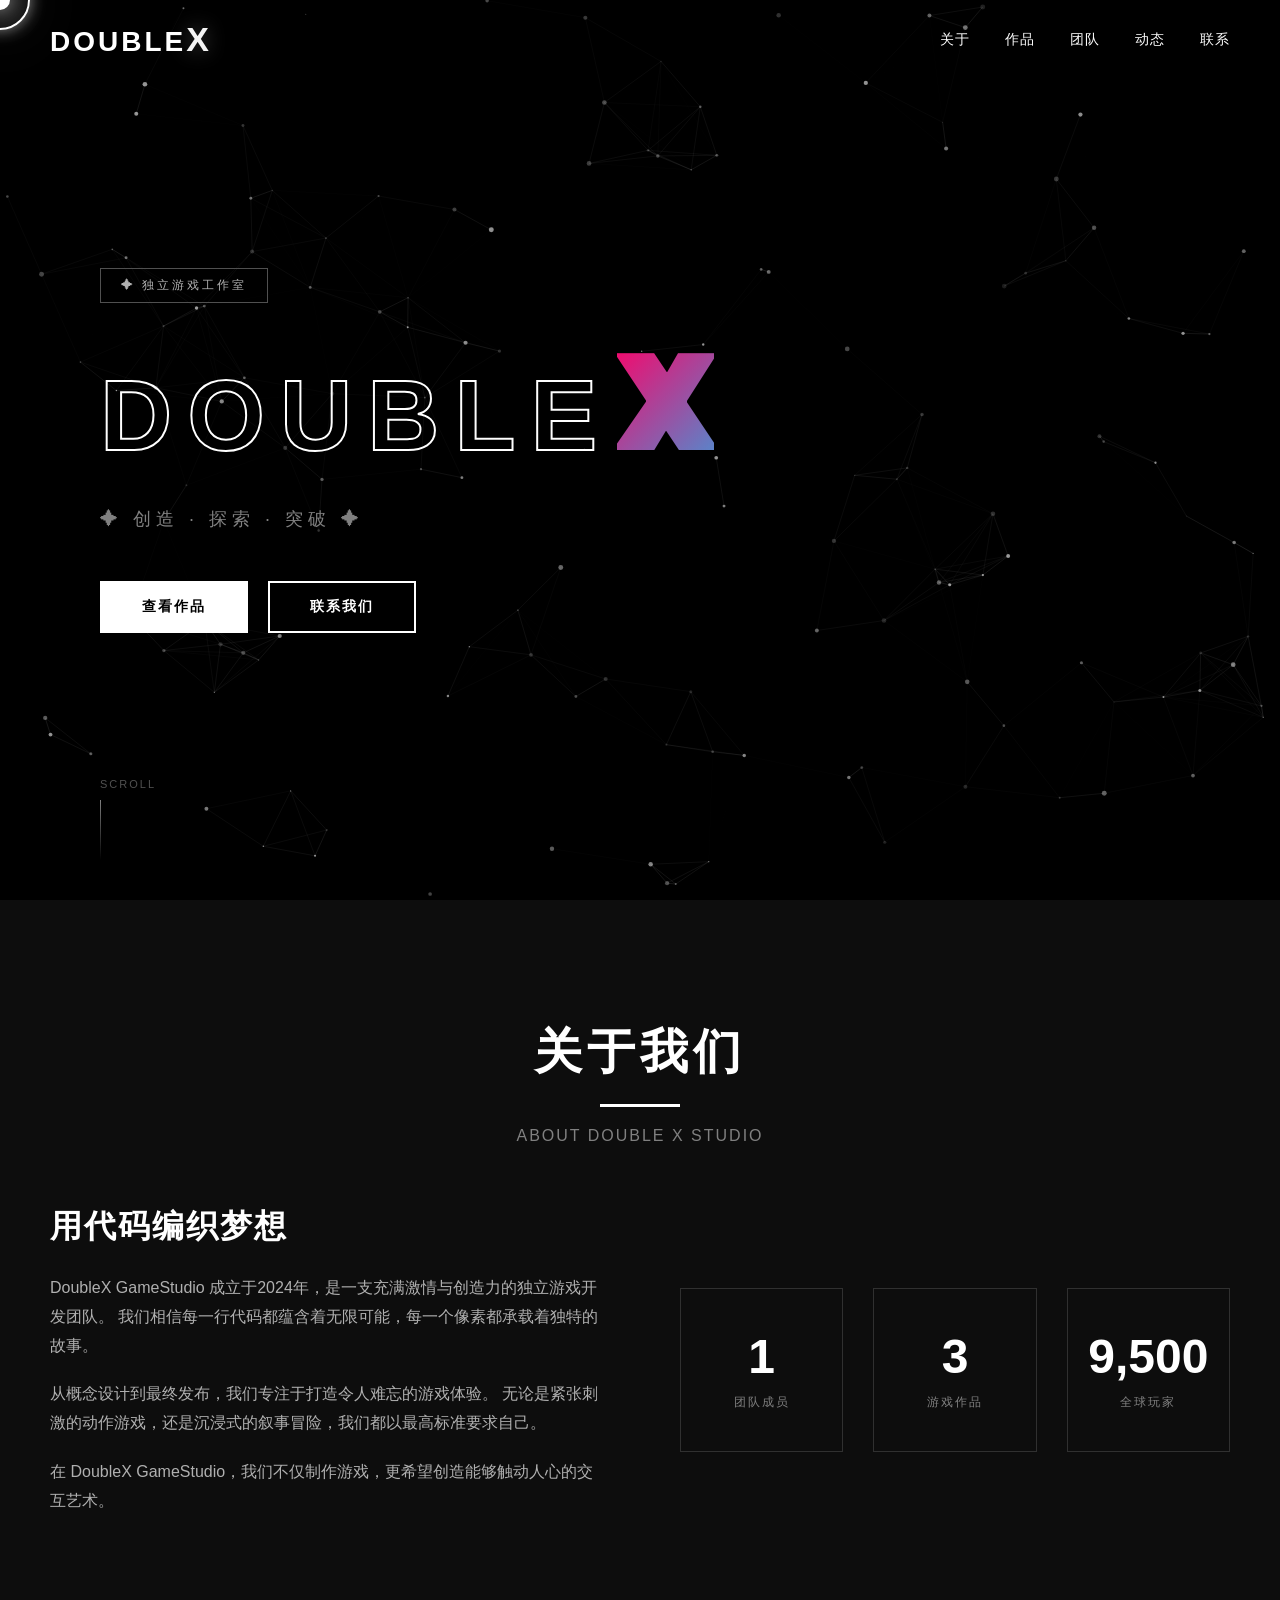
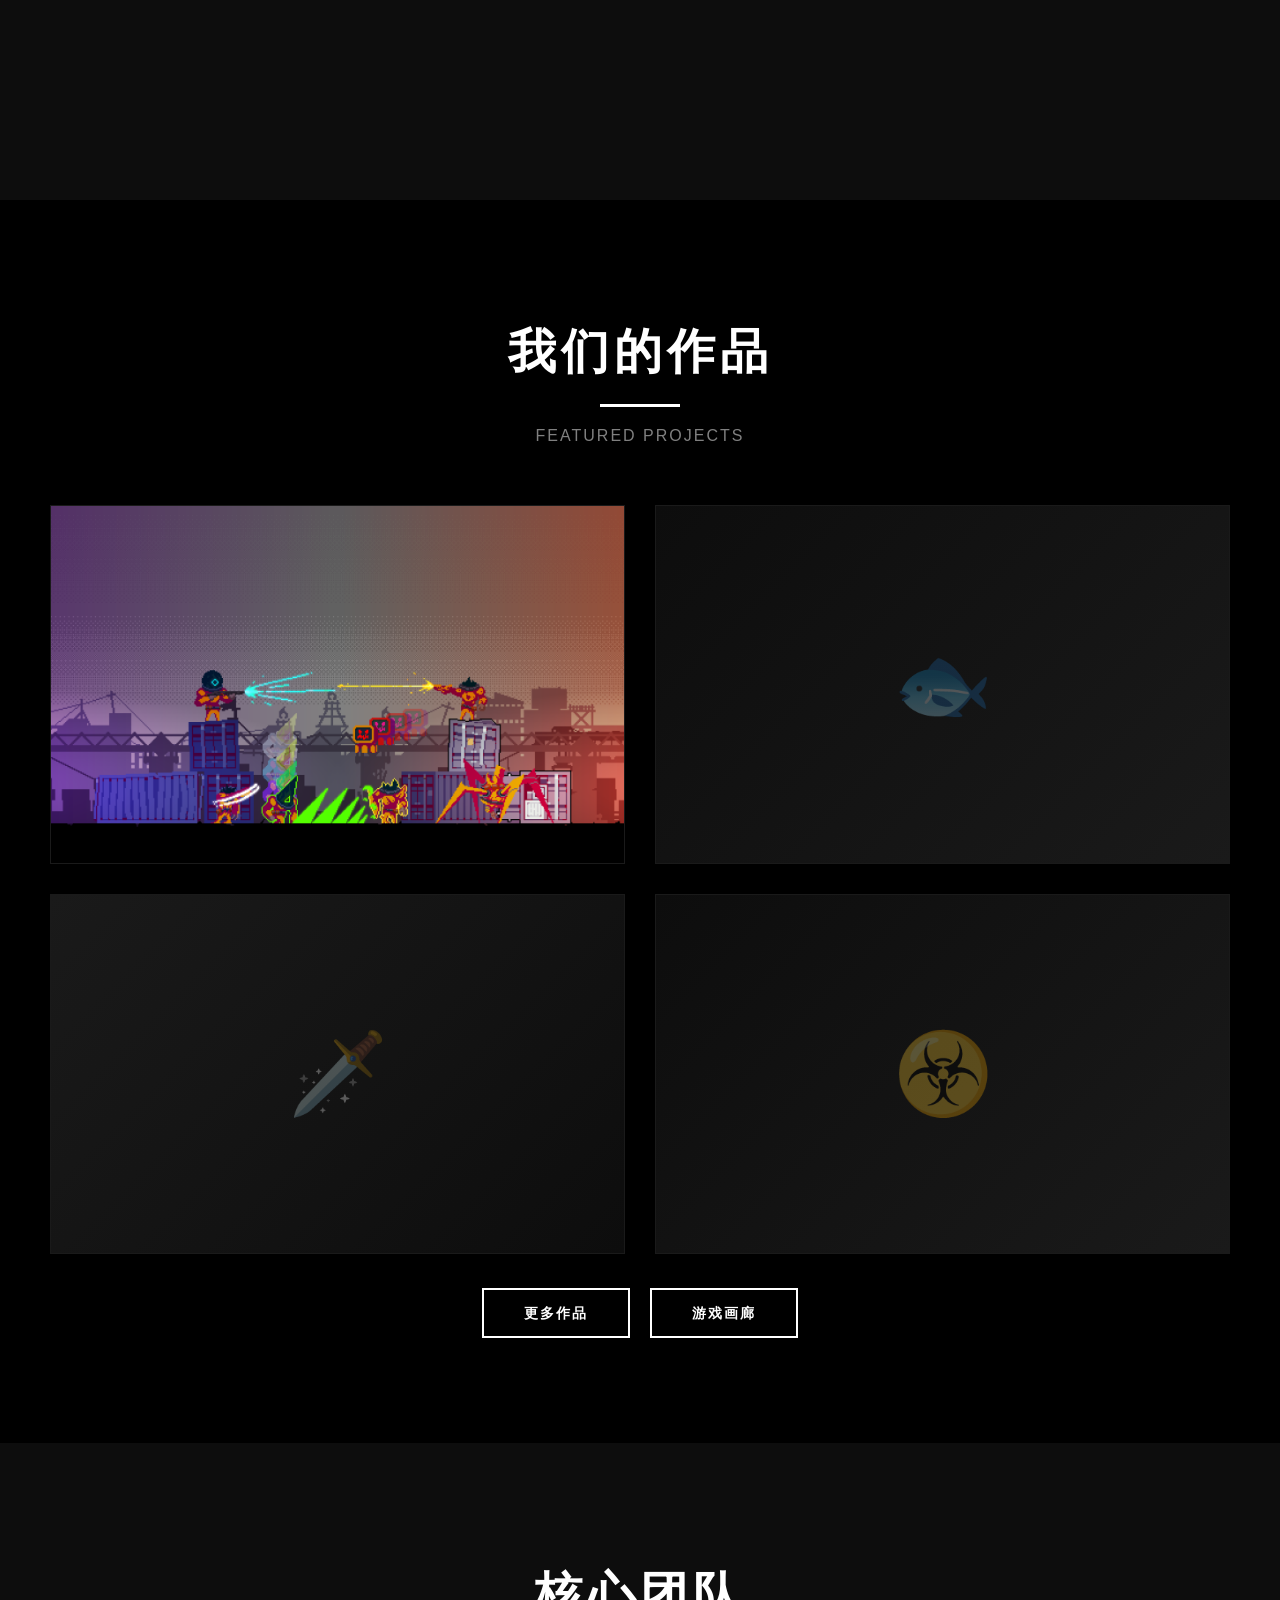
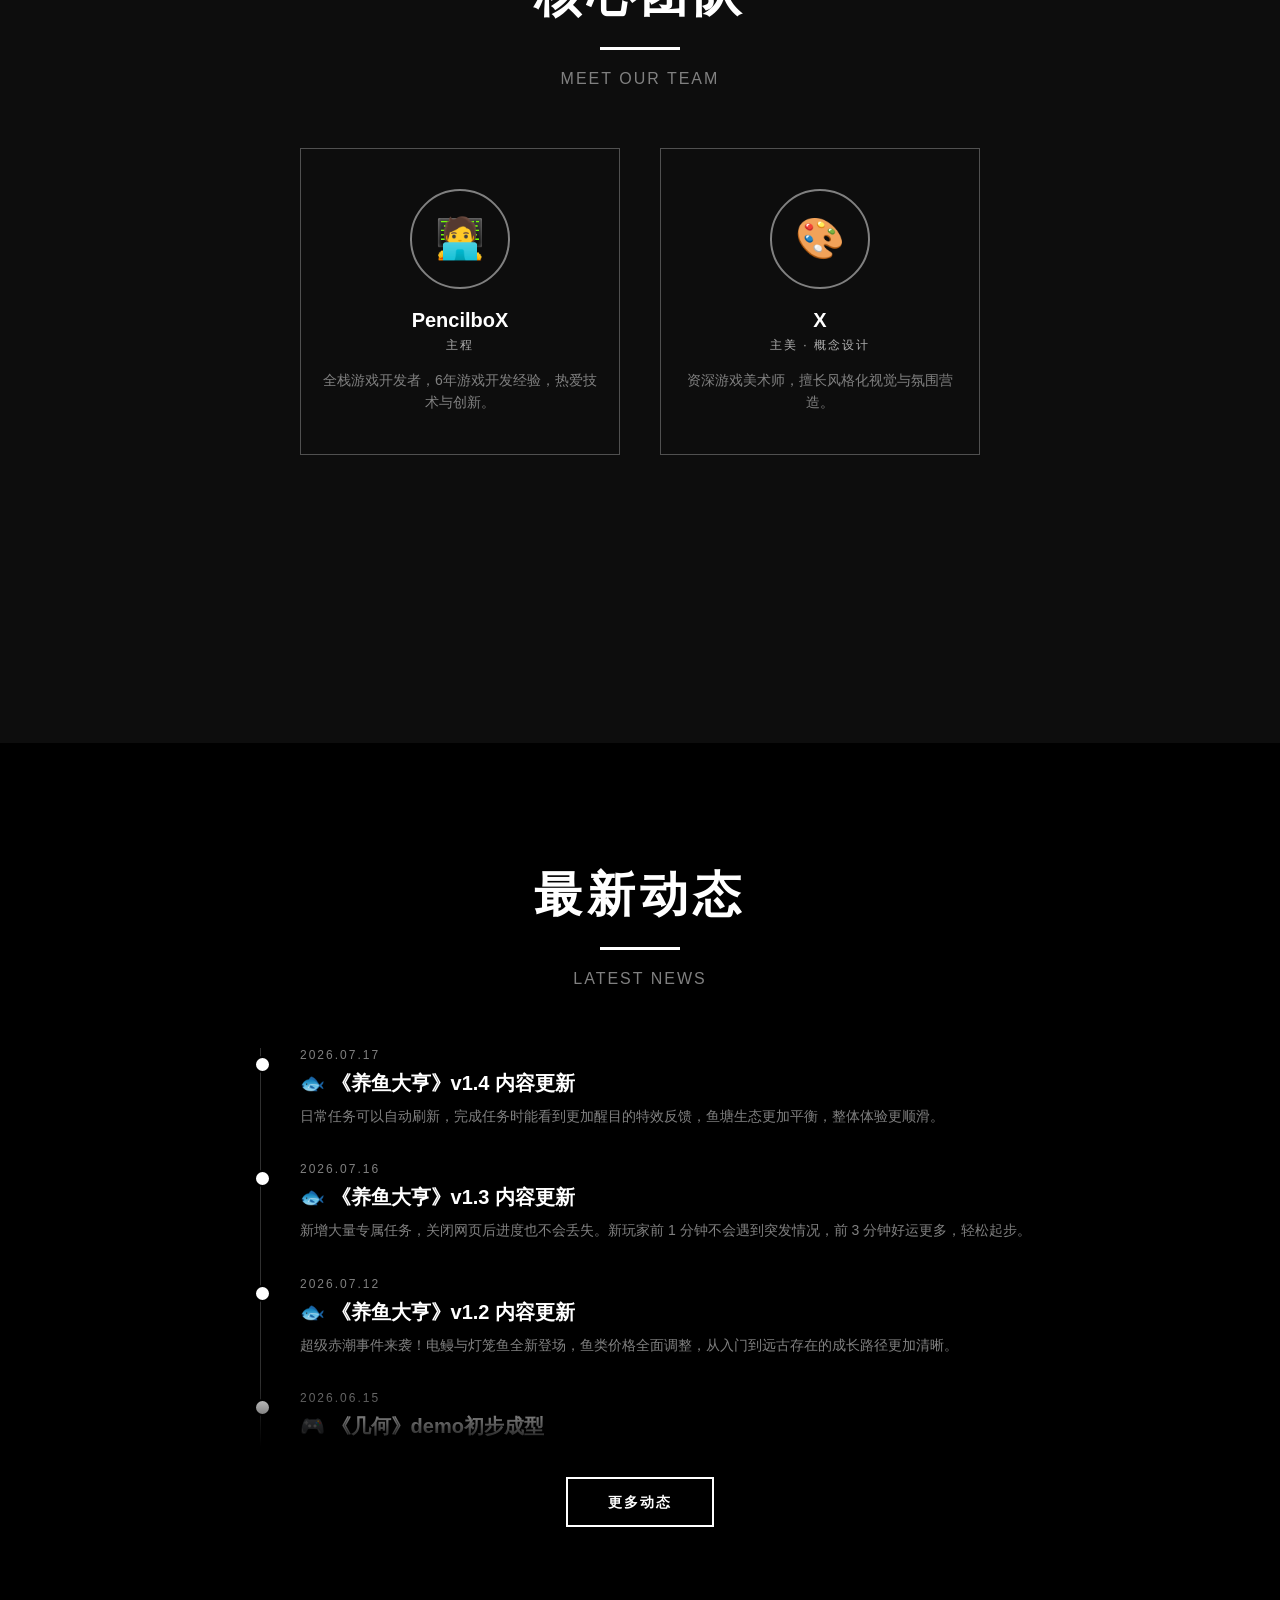
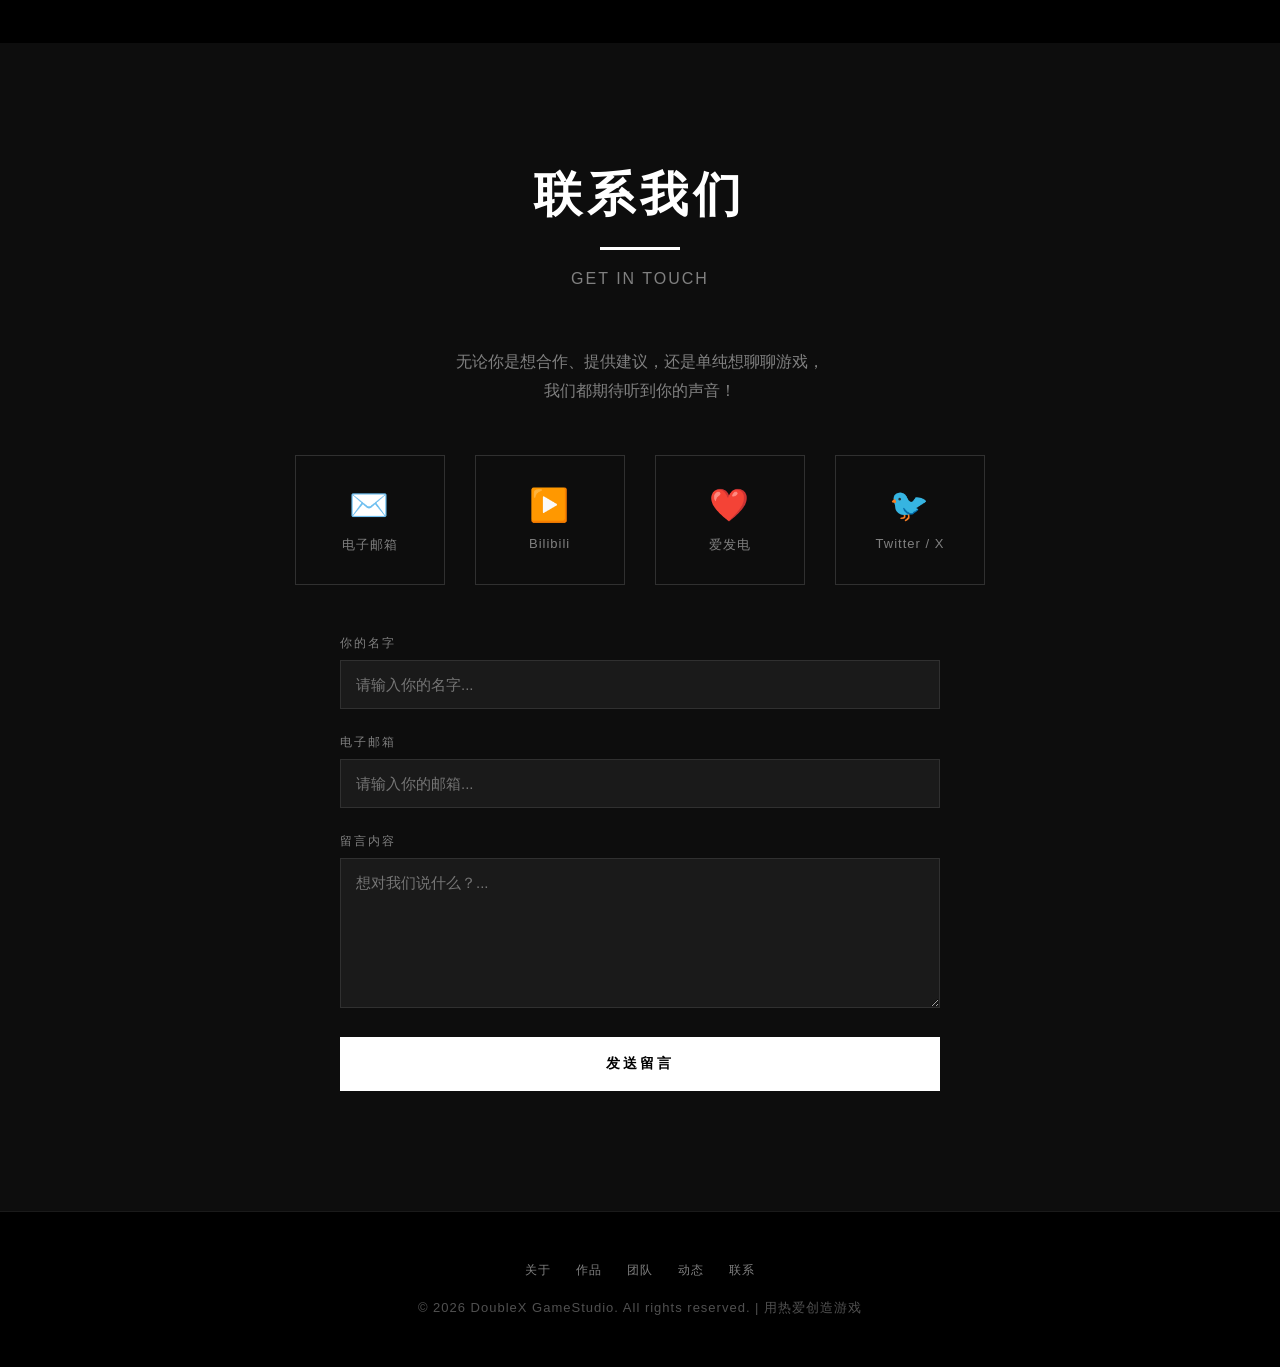
==== commit 7c1c06b3: "网页内容更新，添加数个新二级页面，养鱼大亨内容更新" ====
--- a/index.html
+++ b/index.html
@@ -5,255 +5,14 @@
     <meta name="viewport" content="width=device-width, initial-scale=1.0, maximum-scale=1.0, user-scalable=no">
     <link rel="icon" href="icon/DX_Logo_white.png" type="image/png">
     <title>DoubleX GameStudio | 游戏开发工作室</title>
+    <link rel="stylesheet" href="assets/common.css">
     <style>
+        /* ===== 字体 ===== */
         @font-face {
             font-family: 'Black Ops One';
             src: url('assets/fonts/BlackOpsOne.ttf') format('truetype');
             font-weight: 400;
             font-style: normal;
-        }
-        /* ===== 全局重置 & 基础样式 ===== */
-        * {
-            margin: 0;
-            padding: 0;
-            box-sizing: border-box;
-        }
-
-        :root {
-            --black: #000000;
-            --white: #ffffff;
-            --gray-100: #f5f5f5;
-            --gray-200: #e0e0e0;
-            --gray-300: #b0b0b0;
-            --gray-400: #808080;
-            --gray-500: #505050;
-            --gray-600: #303030;
-            --gray-700: #1a1a1a;
-            --gray-800: #0d0d0d;
-        }
-
-        html {
-            scroll-behavior: smooth;
-        }
-
-        body {
-            font-family: 'Segoe UI', 'PingFang SC', 'Microsoft YaHei', sans-serif;
-            background: var(--black);
-            color: var(--white);
-            overflow-x: hidden;
-            cursor: none;
-        }
-
-        /* ===== 自定义光标 ===== */
-        .cursor-dot {
-            position: fixed;
-            width: 20px;
-            height: 20px;
-            background: #ffffff;
-            border-radius: 50%;
-            pointer-events: none;
-            z-index: 99999;
-            box-shadow: 0 0 25px #ffffff,
-                        0 0 50px rgba(255, 255, 255, 0.7),
-                        0 0 80px rgba(255, 255, 255, 0.4);
-            transform: translate(-50%, -50%);
-        }
-
-        .cursor-ring {
-            position: fixed;
-            width: 60px;
-            height: 60px;
-            border: 2.5px solid var(--white);
-            border-radius: 50%;
-            pointer-events: none;
-            z-index: 99998;
-            transform: translate(-50%, -50%);
-            box-shadow: 0 0 15px rgba(255, 255, 255, 0.5),
-                        inset 0 0 15px rgba(255, 255, 255, 0.08);
-            transition: width 0.2s ease, height 0.2s ease, border-color 0.2s ease, background 0.2s ease;
-        }
-
-        .cursor-ring.active {
-            width: 80px;
-            height: 80px;
-            background: rgba(255, 255, 255, 0.1);
-            border-color: var(--gray-100);
-            box-shadow: 0 0 30px rgba(255, 255, 255, 0.6),
-                        inset 0 0 25px rgba(255, 255, 255, 0.08);
-        }
-
-        /* 点击波纹效果 */
-        .cursor-ripple {
-            position: fixed;
-            width: 20px;
-            height: 20px;
-            border: 1.5px solid var(--white);
-            border-radius: 50%;
-            pointer-events: none;
-            z-index: 99997;
-            transform: translate(-50%, -50%);
-            animation: rippleOut 0.7s ease-out forwards;
-        }
-
-        @keyframes rippleOut {
-            0% {
-                width: 20px;
-                height: 20px;
-                opacity: 1;
-            }
-            100% {
-                width: 120px;
-                height: 120px;
-                opacity: 0;
-            }
-        }
-
-        /* ===== 粒子背景 Canvas ===== */
-        #particle-canvas {
-            position: fixed;
-            top: 0;
-            left: 0;
-            width: 100%;
-            height: 100%;
-            z-index: 0;
-            pointer-events: none;
-        }
-
-        /* ===== 导航栏 ===== */
-        .navbar {
-            position: fixed;
-            top: 0;
-            left: 0;
-            width: 100%;
-            padding: 20px 50px;
-            display: flex;
-            justify-content: space-between;
-            align-items: center;
-            z-index: 1000;
-            transition: all 0.4s ease;
-            background: transparent;
-        }
-
-        .navbar.scrolled {
-            background: rgba(0, 0, 0, 0.9);
-            backdrop-filter: blur(20px);
-            padding: 15px 50px;
-            border-bottom: 1px solid rgba(255, 255, 255, 0.05);
-        }
-
-        .logo {
-            font-size: 28px;
-            font-weight: 900;
-            letter-spacing: 3px;
-            text-transform: uppercase;
-            color: var(--white);
-            text-decoration: none;
-        }
-
-        .logo .highlight-x {
-            color: var(--gray-100);
-            font-size: 34px;
-            font-weight: 900;
-            text-shadow: 0 0 20px rgba(255, 255, 255, 0.3);
-        }
-
-        .nav-links {
-            display: flex;
-            list-style: none;
-            gap: 35px;
-        }
-
-        .nav-links a {
-            color: var(--white);
-            text-decoration: none;
-            font-size: 14px;
-            font-weight: 500;
-            letter-spacing: 1px;
-            text-transform: uppercase;
-            transition: all 0.3s ease;
-            position: relative;
-            padding: 5px 0;
-        }
-
-        .nav-links a::after {
-            content: '';
-            position: absolute;
-            bottom: 0;
-            left: 0;
-            width: 0;
-            height: 2px;
-            background: var(--white);
-            transition: width 0.3s ease;
-        }
-
-        .nav-links a:hover {
-            color: var(--white);
-        }
-
-        .nav-links a:hover::after {
-            width: 100%;
-        }
-
-        .menu-toggle {
-            display: none;
-            flex-direction: column;
-            cursor: pointer;
-            gap: 6px;
-        }
-
-        .menu-toggle span {
-            width: 28px;
-            height: 2px;
-            background: var(--white);
-            transition: all 0.3s ease;
-        }
-
-        .menu-toggle.active span:nth-child(1) {
-            transform: rotate(45deg) translate(6px, 6px);
-        }
-
-        .menu-toggle.active span:nth-child(2) {
-            opacity: 0;
-        }
-
-        .menu-toggle.active span:nth-child(3) {
-            transform: rotate(-45deg) translate(6px, -6px);
-        }
-
-        /* ===== 通用 Section 样式 ===== */
-        section {
-            position: relative;
-            z-index: 1;
-            padding: 120px 50px;
-            min-height: 100vh;
-        }
-
-        .section-title {
-            font-size: 48px;
-            font-weight: 900;
-            text-transform: uppercase;
-            letter-spacing: 5px;
-            margin-bottom: 60px;
-            text-align: center;
-            position: relative;
-        }
-
-        .section-title::after {
-            content: '';
-            display: block;
-            width: 80px;
-            height: 3px;
-            background: var(--white);
-            margin: 20px auto 0;
-        }
-
-        .section-subtitle {
-            font-size: 16px;
-            color: var(--gray-400);
-            text-align: center;
-            letter-spacing: 2px;
-            margin-top: -40px;
-            margin-bottom: 60px;
         }
 
         /* ===== HERO 区域 - 左对齐 ===== */
@@ -311,6 +70,7 @@
             background: linear-gradient(135deg, #ff0066, #00ccff, #ff6600, #6600ff);
             background-size: 400% 400%;
             -webkit-background-clip: text;
+            background-clip: text;
             -webkit-text-fill-color: transparent;
             animation: xGradientFlow 4s ease infinite;
         }
@@ -403,6 +163,47 @@
             height: 60px;
             background: linear-gradient(to bottom, var(--gray-400), transparent);
             animation: scrollPulse 2s ease-in-out infinite;
+        }
+
+        @keyframes scrollPulse {
+            0%, 100% { opacity: 0.3; }
+            50% { opacity: 1; }
+        }
+
+        /* ===== 通用 Section 样式 ===== */
+        section {
+            position: relative;
+            z-index: 1;
+            padding: 120px 50px;
+            min-height: 100vh;
+        }
+
+        .section-title {
+            font-size: 48px;
+            font-weight: 900;
+            text-transform: uppercase;
+            letter-spacing: 5px;
+            margin-bottom: 60px;
+            text-align: center;
+            position: relative;
+        }
+
+        .section-title::after {
+            content: '';
+            display: block;
+            width: 80px;
+            height: 3px;
+            background: var(--white);
+            margin: 20px auto 0;
+        }
+
+        .section-subtitle {
+            font-size: 16px;
+            color: var(--gray-400);
+            text-align: center;
+            letter-spacing: 2px;
+            margin-top: -40px;
+            margin-bottom: 60px;
         }
 
         /* ===== ABOUT 区域 ===== */
@@ -555,7 +356,6 @@
             color: var(--gray-300);
         }
 
-        /* 作品卡片右下角"游戏详情"跳转按钮 — 集成在 hover 浮层内 */
         .project-overlay .nav-link {
             position: absolute;
             bottom: 30px;
@@ -597,7 +397,6 @@
             border-left-color: var(--white);
         }
 
-        /* 禁用态 — 尚未开放详情页的游戏 */
         .project-overlay .nav-link.disabled {
             border-color: var(--gray-700);
             color: var(--gray-500);
@@ -637,7 +436,7 @@
         .team-card {
             text-align: center;
             padding: 40px 20px;
-            border: 1px solid var(--gray-700);
+            border: 1px solid var(--gray-500);
             transition: all 0.4s ease;
             position: relative;
             overflow: hidden;
@@ -675,7 +474,7 @@
             height: 100px;
             border-radius: 50%;
             margin: 0 auto 20px;
-            border: 2px solid var(--gray-600);
+            border: 2px solid var(--gray-400);
             display: flex;
             align-items: center;
             justify-content: center;
@@ -694,7 +493,7 @@
         }
 
         .team-card .role {
-            color: var(--gray-400);
+            color: var(--gray-300);
             font-size: 12px;
             letter-spacing: 2px;
             text-transform: uppercase;
@@ -702,7 +501,7 @@
         }
 
         .team-card p {
-            color: var(--gray-500);
+            color: var(--gray-400);
             font-size: 14px;
             line-height: 1.6;
         }
@@ -914,167 +713,7 @@
             background: var(--gray-200);
         }
 
-        /* ===== 回到顶部按钮 ===== */
-        .back-to-top {
-            position: fixed;
-            bottom: 40px;
-            right: 40px;
-            width: 48px;
-            height: 48px;
-            background: transparent;
-            border: 2px solid var(--gray-600);
-            color: var(--white);
-            font-size: 20px;
-            cursor: pointer;
-            z-index: 5000;
-            display: flex;
-            align-items: center;
-            justify-content: center;
-            opacity: 0;
-            transform: translateY(20px);
-            pointer-events: none;
-            transition: all 0.4s ease;
-        }
-
-        .back-to-top.visible {
-            opacity: 1;
-            transform: translateY(0);
-            pointer-events: auto;
-        }
-
-        .back-to-top:hover {
-            border-color: var(--white);
-            background: var(--white);
-            color: var(--black);
-            transform: translateY(-4px);
-            box-shadow: 0 0 25px rgba(255, 255, 255, 0.3);
-        }
-
-        .back-to-top:active {
-            transform: translateY(-2px);
-        }
-
-        /* ===== FOOTER ===== */
-        .footer {
-            text-align: center;
-            padding: 50px;
-            border-top: 1px solid var(--gray-700);
-            background: var(--black);
-            position: relative;
-            z-index: 1;
-        }
-
-        .footer p {
-            color: var(--gray-500);
-            font-size: 13px;
-            letter-spacing: 1px;
-        }
-
-        .footer .footer-links {
-            display: flex;
-            justify-content: center;
-            gap: 25px;
-            margin-bottom: 20px;
-        }
-
-        .footer .footer-links a {
-            color: var(--gray-400);
-            text-decoration: none;
-            font-size: 12px;
-            letter-spacing: 1px;
-            text-transform: uppercase;
-            transition: color 0.3s ease;
-        }
-
-        .footer .footer-links a:hover {
-            color: var(--white);
-        }
-
-        /* ===== 滚动动画 ===== */
-        .reveal {
-            opacity: 0;
-            transform: translateY(60px);
-            transition: all 0.8s ease;
-        }
-
-        .reveal.visible {
-            opacity: 1;
-            transform: translateY(0);
-        }
-
-        .reveal-left {
-            opacity: 0;
-            transform: translateX(-60px);
-            transition: all 0.8s ease;
-        }
-
-        .reveal-left.visible {
-            opacity: 1;
-            transform: translateX(0);
-        }
-
-        .reveal-right {
-            opacity: 0;
-            transform: translateX(60px);
-            transition: all 0.8s ease;
-        }
-
-        .reveal-right.visible {
-            opacity: 1;
-            transform: translateX(0);
-        }
-
-        .reveal-scale {
-            opacity: 0;
-            transform: scale(0.8);
-            transition: all 0.8s ease;
-        }
-
-        .reveal-scale.visible {
-            opacity: 1;
-            transform: scale(1);
-        }
-
-        /* ===== 关键帧动画 ===== */
-        @keyframes fadeInLeft {
-            from {
-                opacity: 0;
-                transform: translateX(-60px);
-            }
-            to {
-                opacity: 1;
-                transform: translateX(0);
-            }
-        }
-
-        @keyframes fadeInUp {
-            from {
-                opacity: 0;
-                transform: translateY(40px);
-            }
-            to {
-                opacity: 1;
-                transform: translateY(0);
-            }
-        }
-
-        @keyframes fadeInDown {
-            from {
-                opacity: 0;
-                transform: translateY(-40px);
-            }
-            to {
-                opacity: 1;
-                transform: translateY(0);
-            }
-        }
-
-        @keyframes scrollPulse {
-            0%, 100% { opacity: 0.3; }
-            50% { opacity: 1; }
-        }
-
-        /* ===== 响应式设计 ===== */
+        /* ===== 响应式 ===== */
         @media (max-width: 1024px) {
             .hero-title {
                 font-size: 60px;
@@ -1120,32 +759,6 @@
 
             .hero-badge {
                 margin-bottom: 12px;
-            }
-
-            .navbar {
-                padding: 15px 25px;
-                background: rgba(0, 0, 0, 0.75);
-            }
-
-            .nav-links {
-                display: none;
-                position: absolute;
-                top: 100%;
-                left: 0;
-                width: 100%;
-                background: rgba(0, 0, 0, 0.98);
-                flex-direction: column;
-                padding: 30px;
-                gap: 25px;
-                border-bottom: 1px solid var(--gray-700);
-            }
-
-            .nav-links.active {
-                display: flex;
-            }
-
-            .menu-toggle {
-                display: flex;
             }
 
             .hero-title {
@@ -1224,24 +837,6 @@
 
             .contact-link span {
                 font-size: 11px;
-            }
-
-            body {
-                cursor: auto;
-                min-height: 100vh;
-                min-height: 100dvh;
-            }
-
-            .cursor-dot,
-            .cursor-ring,
-            .cursor-ripple {
-                display: none !important;
-            }
-
-            #particle-canvas {
-                min-width: 100vw;
-                min-height: 100vh;
-                min-height: 100dvh;
             }
         }
 
@@ -1334,7 +929,7 @@
         </div>
     </nav>
 
-    <!-- ===== HERO 区域 - 左对齐，DoubleX 同行 ===== -->
+    <!-- ===== HERO 区域 ===== -->
     <section class="hero" id="hero">
         <div class="hero-badge">✦ 独立游戏工作室</div>
         <h1 class="hero-title">
@@ -1368,7 +963,7 @@
                     无论是紧张刺激的动作游戏，还是沉浸式的叙事冒险，我们都以最高标准要求自己。
                 </p>
                 <p>
-                    在 DoubleX GameStudio，我们不仅制作游戏，更在创造能够触动人心的交互艺术。
+                    在 DoubleX GameStudio，我们不仅制作游戏，更希望创造能够触动人心的交互艺术。
                 </p>
             </div>
             <div class="about-stats reveal-right">
@@ -1393,7 +988,7 @@
         <h2 class="section-title reveal">我们的作品</h2>
         <p class="section-subtitle reveal" style="transition-delay: 0.1s;">FEATURED PROJECTS</p>
         <div class="projects-grid">
-            <div class="project-card reveal-scale" data-url="https://www.bilibili.com/video/BV19So8BSETa/?share_source=copy_web&vd_source=2e09082c61f352444b3830b05da03493" data-game="geometry">
+            <div class="project-card reveal-scale" data-game="geometry">
                 <div class="project-bg" style="padding:0; overflow:hidden;">
                     <img src="works/images/art/GEOMETRY/《几何》宣传图_1.png" alt="几何" style="width:100%; height:100%; object-fit:cover;">
                 </div>
@@ -1404,9 +999,11 @@
                     <a class="nav-link" href="works/game-detail.html?game=geometry">游戏详情</a>
                 </div>
             </div>
-            <div class="project-card reveal-scale" style="transition-delay: 0.1s;" data-url="" data-game="fishfarm">
-                <div class="project-bg">
-                    <span class="icon">🐟</span>
+            <div class="project-card reveal-scale" style="transition-delay: 0.1s;" data-game="fishfarm">
+                <div class="project-bg" style="position:relative; overflow:hidden;">
+                    <div style="position:absolute; inset:0; display:flex; align-items:center; justify-content:center;">
+                        <span class="icon">🐟</span>
+                    </div>
                 </div>
                 <div class="project-overlay">
                     <h3>养鱼大亨</h3>
@@ -1415,7 +1012,7 @@
                     <a class="nav-link" href="works/game-detail.html?game=fishfarm">游戏详情</a>
                 </div>
             </div>
-            <div class="project-card reveal-scale" style="transition-delay: 0.2s;" data-url="" data-game="lost-dynasty">
+            <div class="project-card reveal-scale" style="transition-delay: 0.2s;" data-game="lost-dynasty">
                 <div class="project-bg">
                     <span class="icon">🗡️</span>
                 </div>
@@ -1423,10 +1020,10 @@
                     <h3>螺旋塔</h3>
                     <p>卡通风格 轻度肉鸽 地牢探险</p>
                     <span class="tag">像素 · Rogue-like</span>
-                    <a class="nav-link disabled" href="javascript:;" data-game="lost-dynasty">即将推出</a>
+                    <a class="nav-link disabled" href="javascript:;">即将推出</a>
                 </div>
             </div>
-            <div class="project-card reveal-scale" style="transition-delay: 0.3s;" data-url="" data-game="dreamweaver">
+            <div class="project-card reveal-scale" style="transition-delay: 0.3s;" data-game="dreamweaver">
                 <div class="project-bg">
                     <span class="icon">☣️</span>
                 </div>
@@ -1434,12 +1031,13 @@
                     <h3>异种</h3>
                     <p>像素风格 动作游戏 多主角多视角</p>
                     <span class="tag">动作 · 角色扮演</span>
-                    <a class="nav-link disabled" href="javascript:;" data-game="dreamweaver">即将推出</a>
+                    <a class="nav-link disabled" href="javascript:;">即将推出</a>
                 </div>
             </div>
         </div>
         <div class="projects-more reveal" style="text-align: center; margin-top: 50px;">
-            <a href="works/index.html" class="btn btn-outline">更多作品 &#9654;</a>
+            <a href="works/showcase.html" class="btn btn-outline" style="margin-right: 15px;">更多作品</a>
+            <a href="works/index.html" class="btn btn-outline">游戏画廊</a>
         </div>
     </section>
 
@@ -1463,38 +1061,46 @@
         </div>
     </section>
 
-    <!-- ===== NEWS 区域 ===== -->
+    <!-- ===== NEWS 区域（按从新到旧排序） ===== -->
     <section class="news" id="news">
         <h2 class="section-title reveal">最新动态</h2>
         <p class="section-subtitle reveal" style="transition-delay: 0.1s;">LATEST NEWS</p>
         <div class="news-timeline-wrap">
             <div class="news-timeline">
                 <div class="news-item reveal-left">
+                    <div class="news-date">2026.07.17</div>
+                    <h3>🐟 《养鱼大亨》v1.4 内容更新</h3>
+                    <p>日常任务可以自动刷新，完成任务时能看到更加醒目的特效反馈，鱼塘生态更加平衡，整体体验更顺滑。</p>
+                </div>
+                <div class="news-item reveal-left" style="transition-delay: 0.05s;">
                     <div class="news-date">2026.07.16</div>
-                    <h3>🐟 《养鱼大亨》v1.3 更新上线</h3>
-                    <p>新增电鳗、灯笼鱼、远古存在专属任务，事件系统持久化不丢失进度，新手保护期与前期增益让上手更轻松。</p>
-                </div>
-                <div class="news-item reveal-left" style="transition-delay: 0.05s;">
+                    <h3>🐟 《养鱼大亨》v1.3 内容更新</h3>
+                    <p>新增大量专属任务，关闭网页后进度也不会丢失。新玩家前 1 分钟不会遇到突发情况，前 3 分钟好运更多，轻松起步。</p>
+                </div>
+                <div class="news-item reveal-left" style="transition-delay: 0.1s;">
                     <div class="news-date">2026.07.12</div>
-                    <h3>🐟 《养鱼大亨》v1.2 更新上线</h3>
-                    <p>超级赤潮事件来袭，新增电鳗、灯笼鱼等深海鱼类，电鳗放电与灯笼鱼捕食机制带来全新生态互动体验。</p>
-                </div>
-                <div class="news-item reveal-left" style="transition-delay: 0.1s;">
-                    <div class="news-date">2025.07.09</div>
-                    <h3>🐟 《养鱼大亨》v1.1 更新上线</h3>
-                    <p>游戏体验全面优化，鱼群游动交互更流畅自然，平衡性调整与稳定性修复，为玩家带来更沉浸的养鱼乐趣。</p>
+                    <h3>🐟 《养鱼大亨》v1.2 内容更新</h3>
+                    <p>超级赤潮事件来袭！电鳗与灯笼鱼全新登场，鱼类价格全面调整，从入门到远古存在的成长路径更加清晰。</p>
                 </div>
                 <div class="news-item reveal-left" style="transition-delay: 0.15s;">
                     <div class="news-date">2026.06.15</div>
-                    <h3>🎮 《几何》随机地图系统完成</h3>
-                    <p>模板房间随机排列组合功能已开发完成，通过通道连接形成独立完整的关卡地图，每次游玩都将获得全新体验。</p>
+                    <h3>🎮 《几何》demo初步成型</h3>
+                    <p>模板房间、大量武器已开发完成，通过通道连接形成独立完整的关卡地图，每次游玩都将获得全新体验。</p>
                 </div>
                 <div class="news-item reveal-left" style="transition-delay: 0.2s;">
                     <div class="news-date">2026.04.01</div>
-                    <h3>⚙️ 《几何》核心玩法原型完成</h3>
-                    <p>以 Godot Engine 驱动的 2D 横板平台射击玩法原型通过内部测试，"有得必有失"核心机制获得团队一致好评。</p>
+                    <h3>⚙️ 《几何》核心玩法原型确立</h3>
+                    <p>以 Godot Engine 驱动的 2D 横板平台射击玩法原型通过内部测试，"有得必有失"核心机制成为玩法重心。</p>
+                </div>
+                <div class="news-item reveal-left" style="transition-delay: 0.25s;">
+                    <div class="news-date">2025.07.09</div>
+                    <h3>🐟 《养鱼大亨》v1.1 优化更新</h3>
+                    <p>鱼儿游动更加自然顺滑，游戏稳定性大幅提升，只管享受养鱼的乐趣就好。</p>
                 </div>
             </div>
+        </div>
+        <div class="news-more reveal" style="text-align: center; margin-top: 30px;">
+            <a href="works/news.html" class="btn btn-outline">更多动态</a>
         </div>
     </section>
 
@@ -1520,7 +1126,7 @@
                     <span class="icon">❤️</span>
                     <span>爱发电</span>
                 </a>
-                <a href="#" class="contact-link">
+                <a href="javascript:;" class="contact-link">
                     <span class="icon">🐦</span>
                     <span>Twitter / X</span>
                 </a>
@@ -1558,258 +1164,13 @@
     <!-- ===== 回到顶部按钮 ===== -->
     <button class="back-to-top" id="backToTop" title="回到顶部">&#9650;</button>
 
+    <!-- ===== 公共脚本 ===== -->
+    <script src="assets/common.js"></script>
+
+    <!-- ===== 页面独有脚本 ===== -->
     <script>
         // ===================================================================
-        // 0. 回到顶部按钮
-        // ===================================================================
-        const backToTop = document.getElementById('backToTop');
-
-        window.addEventListener('scroll', () => {
-            if (window.scrollY > 300) {
-                backToTop.classList.add('visible');
-            } else {
-                backToTop.classList.remove('visible');
-            }
-        });
-
-        backToTop.addEventListener('click', () => {
-            window.scrollTo({ top: 0, behavior: 'smooth' });
-        });
-
-        // ===================================================================
-        // 1. 粒子背景系统
-        // ===================================================================
-        const canvas = document.getElementById('particle-canvas');
-        const ctx = canvas.getContext('2d');
-        let particles = [];
-        let mouse = { x: null, y: null, radius: 150 };
-
-        function resizeCanvas() {
-            canvas.width = window.innerWidth;
-            canvas.height = window.innerHeight;
-        }
-
-        resizeCanvas();
-        window.addEventListener('resize', resizeCanvas);
-
-        class Particle {
-            constructor() {
-                this.reset();
-            }
-
-            reset() {
-                this.x = Math.random() * canvas.width;
-                this.y = Math.random() * canvas.height;
-                this.size = Math.random() * 2 + 0.5;
-                this.baseSize = this.size;
-                this.speedX = (Math.random() - 0.5) * 0.5;
-                this.speedY = (Math.random() - 0.5) * 0.5;
-                this.opacity = Math.random() * 0.5 + 0.1;
-            }
-
-            update() {
-                this.x += this.speedX;
-                this.y += this.speedY;
-
-                // 鼠标交互 - 粒子被推开
-                if (mouse.x !== null) {
-                    const dx = this.x - mouse.x;
-                    const dy = this.y - mouse.y;
-                    const dist = Math.sqrt(dx * dx + dy * dy);
-                    if (dist < mouse.radius) {
-                        const force = (mouse.radius - dist) / mouse.radius;
-                        const dirX = dx / dist;
-                        const dirY = dy / dist;
-                        this.x += dirX * force * 3;
-                        this.y += dirY * force * 3;
-                    }
-                }
-
-                // 边界检测
-                if (this.x < 0 || this.x > canvas.width ||
-                    this.y < 0 || this.y > canvas.height) {
-                    this.reset();
-                }
-            }
-
-            draw() {
-                ctx.beginPath();
-                ctx.arc(this.x, this.y, this.size, 0, Math.PI * 2);
-                ctx.fillStyle = `rgba(255, 255, 255, ${this.opacity})`;
-                ctx.fill();
-            }
-        }
-
-        function initParticles() {
-            const count = Math.min(Math.floor((canvas.width * canvas.height) / 8000), 150);
-            particles = [];
-            for (let i = 0; i < count; i++) {
-                particles.push(new Particle());
-            }
-        }
-
-        initParticles();
-        window.addEventListener('resize', () => {
-            resizeCanvas();
-            initParticles();
-        });
-
-        // 粒子连线
-        function drawConnections() {
-            for (let i = 0; i < particles.length; i++) {
-                for (let j = i + 1; j < particles.length; j++) {
-                    const dx = particles[i].x - particles[j].x;
-                    const dy = particles[i].y - particles[j].y;
-                    const dist = Math.sqrt(dx * dx + dy * dy);
-                    const maxDist = 120;
-
-                    if (dist < maxDist) {
-                        const opacity = (1 - dist / maxDist) * 0.2;
-                        ctx.beginPath();
-                        ctx.moveTo(particles[i].x, particles[i].y);
-                        ctx.lineTo(particles[j].x, particles[j].y);
-                        ctx.strokeStyle = `rgba(255, 255, 255, ${opacity})`;
-                        ctx.lineWidth = 0.5;
-                        ctx.stroke();
-                    }
-                }
-            }
-        }
-
-        function animateParticles() {
-            ctx.clearRect(0, 0, canvas.width, canvas.height);
-
-            particles.forEach(p => {
-                p.update();
-                p.draw();
-            });
-
-            drawConnections();
-            requestAnimationFrame(animateParticles);
-        }
-
-        animateParticles();
-
-        // 追踪鼠标位置
-        document.addEventListener('mousemove', (e) => {
-            mouse.x = e.clientX;
-            mouse.y = e.clientY;
-        });
-
-        document.addEventListener('mouseleave', () => {
-            mouse.x = null;
-            mouse.y = null;
-        });
-
-        // ===================================================================
-        // 2. 自定义光标 - 更明显 + 更跟手
-        // ===================================================================
-        const cursorDot = document.getElementById('cursorDot');
-        const cursorRing = document.getElementById('cursorRing');
-        let cursorX = 0, cursorY = 0;
-        let ringX = 0, ringY = 0;
-        let mouseX = 0, mouseY = 0;
-
-        document.addEventListener('mousemove', (e) => {
-            mouseX = e.clientX;
-            mouseY = e.clientY;
-            // 圆点直接跟随鼠标，零延迟
-            cursorDot.style.left = mouseX + 'px';
-            cursorDot.style.top = mouseY + 'px';
-    });
-
-        // 圆环使用高响应 lerp（更跟手）
-        function animateCursor() {
-            // 提高 lerp 系数从 0.1 到 0.35，让圆环更跟手
-            ringX += (mouseX - ringX) * 0.35;
-            ringY += (mouseY - ringY) * 0.35;
-            cursorRing.style.left = ringX + 'px';
-            cursorRing.style.top = ringY + 'px';
-            requestAnimationFrame(animateCursor);
-        }
-
-        animateCursor();
-
-        // 鼠标悬停交互效果
-        document.querySelectorAll('a, button, .project-card, .team-card, .contact-link, .stat-item').forEach(el => {
-            el.addEventListener('mouseenter', () => {
-                cursorRing.classList.add('active');
-            });
-            el.addEventListener('mouseleave', () => {
-                cursorRing.classList.remove('active');
-            });
-        });
-
-        // 点击波纹效果
-        document.addEventListener('click', (e) => {
-            const ripple = document.createElement('div');
-            ripple.className = 'cursor-ripple';
-            ripple.style.left = e.clientX + 'px';
-            ripple.style.top = e.clientY + 'px';
-            document.body.appendChild(ripple);
-            setTimeout(() => ripple.remove(), 600);
-        });
-
-        // 在移动设备上隐藏自定义光标
-        if ('ontouchstart' in window) {
-            cursorDot.style.display = 'none';
-            cursorRing.style.display = 'none';
-        }
-
-        // ===================================================================
-        // 3. 移动端菜单
-        // ===================================================================
-        const menuToggle = document.getElementById('menuToggle');
-        const navLinks = document.getElementById('navLinks');
-
-        menuToggle.addEventListener('click', () => {
-            menuToggle.classList.toggle('active');
-            navLinks.classList.toggle('active');
-        });
-
-        // 点击导航链接后关闭菜单
-        navLinks.querySelectorAll('a').forEach(link => {
-            link.addEventListener('click', () => {
-                menuToggle.classList.remove('active');
-                navLinks.classList.remove('active');
-            });
-        });
-
-        // ===================================================================
-        // 4. 导航栏滚动效果
-        // ===================================================================
-        const navbar = document.getElementById('navbar');
-
-        window.addEventListener('scroll', () => {
-            if (window.scrollY > 100) {
-                navbar.classList.add('scrolled');
-            } else {
-                navbar.classList.remove('scrolled');
-            }
-        });
-
-        // ===================================================================
-        // 5. 滚动动画 (Intersection Observer)
-        // ===================================================================
-        const revealElements = document.querySelectorAll('.reveal, .reveal-left, .reveal-right, .reveal-scale');
-
-        const observerOptions = {
-            threshold: 0.1,
-            rootMargin: '0px 0px -50px 0px'
-        };
-
-        const observer = new IntersectionObserver((entries) => {
-            entries.forEach(entry => {
-                if (entry.isIntersecting) {
-                    entry.target.classList.add('visible');
-                }
-            });
-        }, observerOptions);
-
-        revealElements.forEach(el => observer.observe(el));
-
-        // ===================================================================
-        // 6. 数字动画计数器
+        // 1. 数字动画计数器
         // ===================================================================
         const statNumbers = document.querySelectorAll('.stat-number');
 
@@ -1824,7 +1185,6 @@
                     function updateCounter(currentTime) {
                         const elapsed = currentTime - start;
                         const progress = Math.min(elapsed / duration, 1);
-                        // easing
                         const eased = 1 - Math.pow(1 - progress, 3);
                         const current = Math.floor(eased * target);
 
@@ -1849,36 +1209,7 @@
         statNumbers.forEach(el => counterObserver.observe(el));
 
         // ===================================================================
-        // 7. 平滑滚动 (兼容不支持 scroll-behavior 的浏览器)
-        // ===================================================================
-        document.querySelectorAll('a[href^="#"]').forEach(anchor => {
-            anchor.addEventListener('click', function(e) {
-                e.preventDefault();
-                const target = document.querySelector(this.getAttribute('href'));
-                if (target) {
-                    const offsetTop = target.offsetTop - 70;
-                    window.scrollTo({
-                        top: offsetTop,
-                        behavior: 'smooth'
-                    });
-                }
-            });
-        });
-
-        // ===================================================================
-        // 8. 项目卡片双击跳转
-        // ===================================================================
-        document.querySelectorAll('.project-card[data-url]').forEach(card => {
-            card.addEventListener('dblclick', (e) => {
-                const url = card.dataset.url;
-                if (url) {
-                    window.open(url, '_blank', 'noopener');
-                }
-            });
-        });
-
-        // ===================================================================
-        // 9. 控制台彩蛋
+        // 2. 控制台彩蛋
         // ===================================================================
         console.log('%c DoubleX GameStudio ', 'font-size: 30px; font-weight: bold; background: #000; color: #fff; padding: 10px 20px;');
         console.log('%c 用代码编织梦想，用像素讲述故事 ', 'font-size: 14px; color: #888;');
--- a/assets/common.css
+++ b/assets/common.css
@@ -0,0 +1,420 @@
+/* ===================================================================
+   DoubleX GameStudio - Common Styles
+   =================================================================== */
+
+/* ===== 全局重置 & 基础样式 ===== */
+* {
+    margin: 0;
+    padding: 0;
+    box-sizing: border-box;
+}
+
+:root {
+    --black: #000000;
+    --white: #ffffff;
+    --gray-100: #f5f5f5;
+    --gray-200: #e0e0e0;
+    --gray-300: #b0b0b0;
+    --gray-400: #808080;
+    --gray-500: #505050;
+    --gray-600: #303030;
+    --gray-700: #1a1a1a;
+    --gray-800: #0d0d0d;
+}
+
+html {
+    scroll-behavior: smooth;
+}
+
+body {
+    font-family: 'Segoe UI', 'PingFang SC', 'Microsoft YaHei', sans-serif;
+    background: var(--black);
+    color: var(--white);
+    overflow-x: hidden;
+}
+
+/* ===== 自定义光标 ===== */
+.cursor-dot {
+    position: fixed;
+    width: 20px;
+    height: 20px;
+    background: #ffffff;
+    border-radius: 50%;
+    pointer-events: none;
+    z-index: 99999;
+    box-shadow: 0 0 25px #ffffff,
+                0 0 50px rgba(255, 255, 255, 0.7),
+                0 0 80px rgba(255, 255, 255, 0.4);
+    transform: translate(-50%, -50%);
+}
+
+.cursor-ring {
+    position: fixed;
+    width: 60px;
+    height: 60px;
+    border: 2.5px solid var(--white);
+    border-radius: 50%;
+    pointer-events: none;
+    z-index: 99998;
+    transform: translate(-50%, -50%);
+    box-shadow: 0 0 15px rgba(255, 255, 255, 0.5),
+                inset 0 0 15px rgba(255, 255, 255, 0.08);
+    transition: width 0.2s ease, height 0.2s ease, border-color 0.2s ease, background 0.2s ease;
+}
+
+.cursor-ring.active {
+    width: 80px;
+    height: 80px;
+    background: rgba(255, 255, 255, 0.1);
+    border-color: var(--gray-100);
+    box-shadow: 0 0 30px rgba(255, 255, 255, 0.6),
+                inset 0 0 25px rgba(255, 255, 255, 0.08);
+}
+
+/* 点击波纹效果 */
+.cursor-ripple {
+    position: fixed;
+    width: 20px;
+    height: 20px;
+    border: 1.5px solid var(--white);
+    border-radius: 50%;
+    pointer-events: none;
+    z-index: 99997;
+    transform: translate(-50%, -50%);
+    animation: rippleOut 0.7s ease-out forwards;
+}
+
+@keyframes rippleOut {
+    0% {
+        width: 20px;
+        height: 20px;
+        opacity: 1;
+    }
+    100% {
+        width: 120px;
+        height: 120px;
+        opacity: 0;
+    }
+}
+
+/* ===== 粒子背景 Canvas ===== */
+#particle-canvas {
+    position: fixed;
+    top: 0;
+    left: 0;
+    width: 100%;
+    height: 100%;
+    z-index: 0;
+    pointer-events: none;
+}
+
+/* ===== 导航栏 ===== */
+.navbar {
+    position: fixed;
+    top: 0;
+    left: 0;
+    width: 100%;
+    padding: 20px 50px;
+    display: flex;
+    justify-content: space-between;
+    align-items: center;
+    z-index: 1000;
+    transition: all 0.4s ease;
+    background: transparent;
+}
+
+.navbar.scrolled {
+    background: rgba(0, 0, 0, 0.9);
+    backdrop-filter: blur(20px);
+    padding: 15px 50px;
+    border-bottom: 1px solid rgba(255, 255, 255, 0.05);
+}
+
+.logo {
+    font-size: 28px;
+    font-weight: 900;
+    letter-spacing: 3px;
+    text-transform: uppercase;
+    color: var(--white);
+    text-decoration: none;
+}
+
+.logo .highlight-x {
+    color: var(--gray-100);
+    font-size: 34px;
+    font-weight: 900;
+    text-shadow: 0 0 20px rgba(255, 255, 255, 0.3);
+}
+
+.nav-links {
+    display: flex;
+    list-style: none;
+    gap: 35px;
+}
+
+.nav-links a {
+    color: var(--white);
+    text-decoration: none;
+    font-size: 14px;
+    font-weight: 500;
+    letter-spacing: 1px;
+    text-transform: uppercase;
+    transition: all 0.3s ease;
+    position: relative;
+    padding: 5px 0;
+}
+
+.nav-links a::after {
+    content: '';
+    position: absolute;
+    bottom: 0;
+    left: 0;
+    width: 0;
+    height: 2px;
+    background: var(--white);
+    transition: width 0.3s ease;
+}
+
+.nav-links a:hover {
+    color: var(--white);
+}
+
+.nav-links a:hover::after {
+    width: 100%;
+}
+
+/* works/game-detail 页面中的导航链接稍微不同（灰色，active态白色）*/
+.nav-links a.gray-link {
+    color: var(--gray-300);
+}
+
+.nav-links a.gray-link:hover,
+.nav-links a.gray-link.active {
+    color: var(--white);
+}
+
+.nav-links a.gray-link:hover::after,
+.nav-links a.gray-link.active::after {
+    width: 100%;
+}
+
+.menu-toggle {
+    display: none;
+    flex-direction: column;
+    cursor: pointer;
+    gap: 6px;
+}
+
+.menu-toggle span {
+    width: 28px;
+    height: 2px;
+    background: var(--white);
+    transition: all 0.3s ease;
+}
+
+.menu-toggle.active span:nth-child(1) {
+    transform: rotate(45deg) translate(6px, 6px);
+}
+
+.menu-toggle.active span:nth-child(2) {
+    opacity: 0;
+}
+
+.menu-toggle.active span:nth-child(3) {
+    transform: rotate(-45deg) translate(6px, -6px);
+}
+
+/* ===== 回到顶部按钮 ===== */
+.back-to-top {
+    position: fixed;
+    bottom: 40px;
+    right: 40px;
+    width: 48px;
+    height: 48px;
+    background: transparent;
+    border: 2px solid var(--gray-600);
+    color: var(--white);
+    font-size: 20px;
+    cursor: pointer;
+    z-index: 5000;
+    display: flex;
+    align-items: center;
+    justify-content: center;
+    opacity: 0;
+    transform: translateY(20px);
+    pointer-events: none;
+    transition: all 0.4s ease;
+}
+
+.back-to-top.visible {
+    opacity: 1;
+    transform: translateY(0);
+    pointer-events: auto;
+}
+
+.back-to-top:hover {
+    border-color: var(--white);
+    background: var(--white);
+    color: var(--black);
+    transform: translateY(-4px);
+    box-shadow: 0 0 25px rgba(255, 255, 255, 0.3);
+}
+
+.back-to-top:active {
+    transform: translateY(-2px);
+}
+
+/* ===== Footer ===== */
+.footer {
+    text-align: center;
+    padding: 50px;
+    border-top: 1px solid var(--gray-700);
+    background: var(--black);
+    position: relative;
+    z-index: 1;
+}
+
+.footer p {
+    color: var(--gray-500);
+    font-size: 13px;
+    letter-spacing: 1px;
+}
+
+.footer .footer-links {
+    display: flex;
+    justify-content: center;
+    gap: 25px;
+    margin-bottom: 20px;
+}
+
+.footer .footer-links a {
+    color: var(--gray-400);
+    text-decoration: none;
+    font-size: 12px;
+    letter-spacing: 1px;
+    text-transform: uppercase;
+    transition: color 0.3s ease;
+}
+
+.footer .footer-links a:hover {
+    color: var(--white);
+}
+
+/* ===== 滚动动画 ===== */
+.reveal {
+    opacity: 0;
+    transform: translateY(60px);
+    transition: all 0.8s ease;
+}
+
+.reveal.visible {
+    opacity: 1;
+    transform: translateY(0);
+}
+
+.reveal-left {
+    opacity: 0;
+    transform: translateX(-60px);
+    transition: all 0.8s ease;
+}
+
+.reveal-left.visible {
+    opacity: 1;
+    transform: translateX(0);
+}
+
+.reveal-right {
+    opacity: 0;
+    transform: translateX(60px);
+    transition: all 0.8s ease;
+}
+
+.reveal-right.visible {
+    opacity: 1;
+    transform: translateX(0);
+}
+
+.reveal-up {
+    opacity: 0;
+    transform: translateY(40px);
+    transition: all 0.6s ease;
+}
+
+.reveal-up.visible {
+    opacity: 1;
+    transform: translateY(0);
+}
+
+.reveal-scale {
+    opacity: 0;
+    transform: scale(0.8);
+    transition: all 0.8s ease;
+}
+
+.reveal-scale.visible {
+    opacity: 1;
+    transform: scale(1);
+}
+
+/* ===== 关键帧动画 ===== */
+@keyframes fadeInLeft {
+    from { opacity: 0; transform: translateX(-60px); }
+    to { opacity: 1; transform: translateX(0); }
+}
+
+@keyframes fadeInUp {
+    from { opacity: 0; transform: translateY(40px); }
+    to { opacity: 1; transform: translateY(0); }
+}
+
+@keyframes fadeInDown {
+    from { opacity: 0; transform: translateY(-40px); }
+    to { opacity: 1; transform: translateY(0); }
+}
+
+/* ===== 响应式 - 公共 ===== */
+@media (max-width: 768px) {
+    .navbar {
+        padding: 15px 25px;
+        background: rgba(0, 0, 0, 0.75);
+    }
+
+    .nav-links {
+        display: none;
+        position: absolute;
+        top: 100%;
+        left: 0;
+        width: 100%;
+        background: rgba(0, 0, 0, 0.98);
+        flex-direction: column;
+        padding: 30px;
+        gap: 25px;
+        border-bottom: 1px solid var(--gray-700);
+    }
+
+    .nav-links.active {
+        display: flex;
+    }
+
+    .menu-toggle {
+        display: flex;
+    }
+
+    body {
+        cursor: auto;
+        min-height: 100vh;
+        min-height: 100dvh;
+    }
+
+    .cursor-dot,
+    .cursor-ring,
+    .cursor-ripple {
+        display: none !important;
+    }
+
+    #particle-canvas {
+        min-width: 100vw;
+        min-height: 100vh;
+        min-height: 100dvh;
+    }
+}
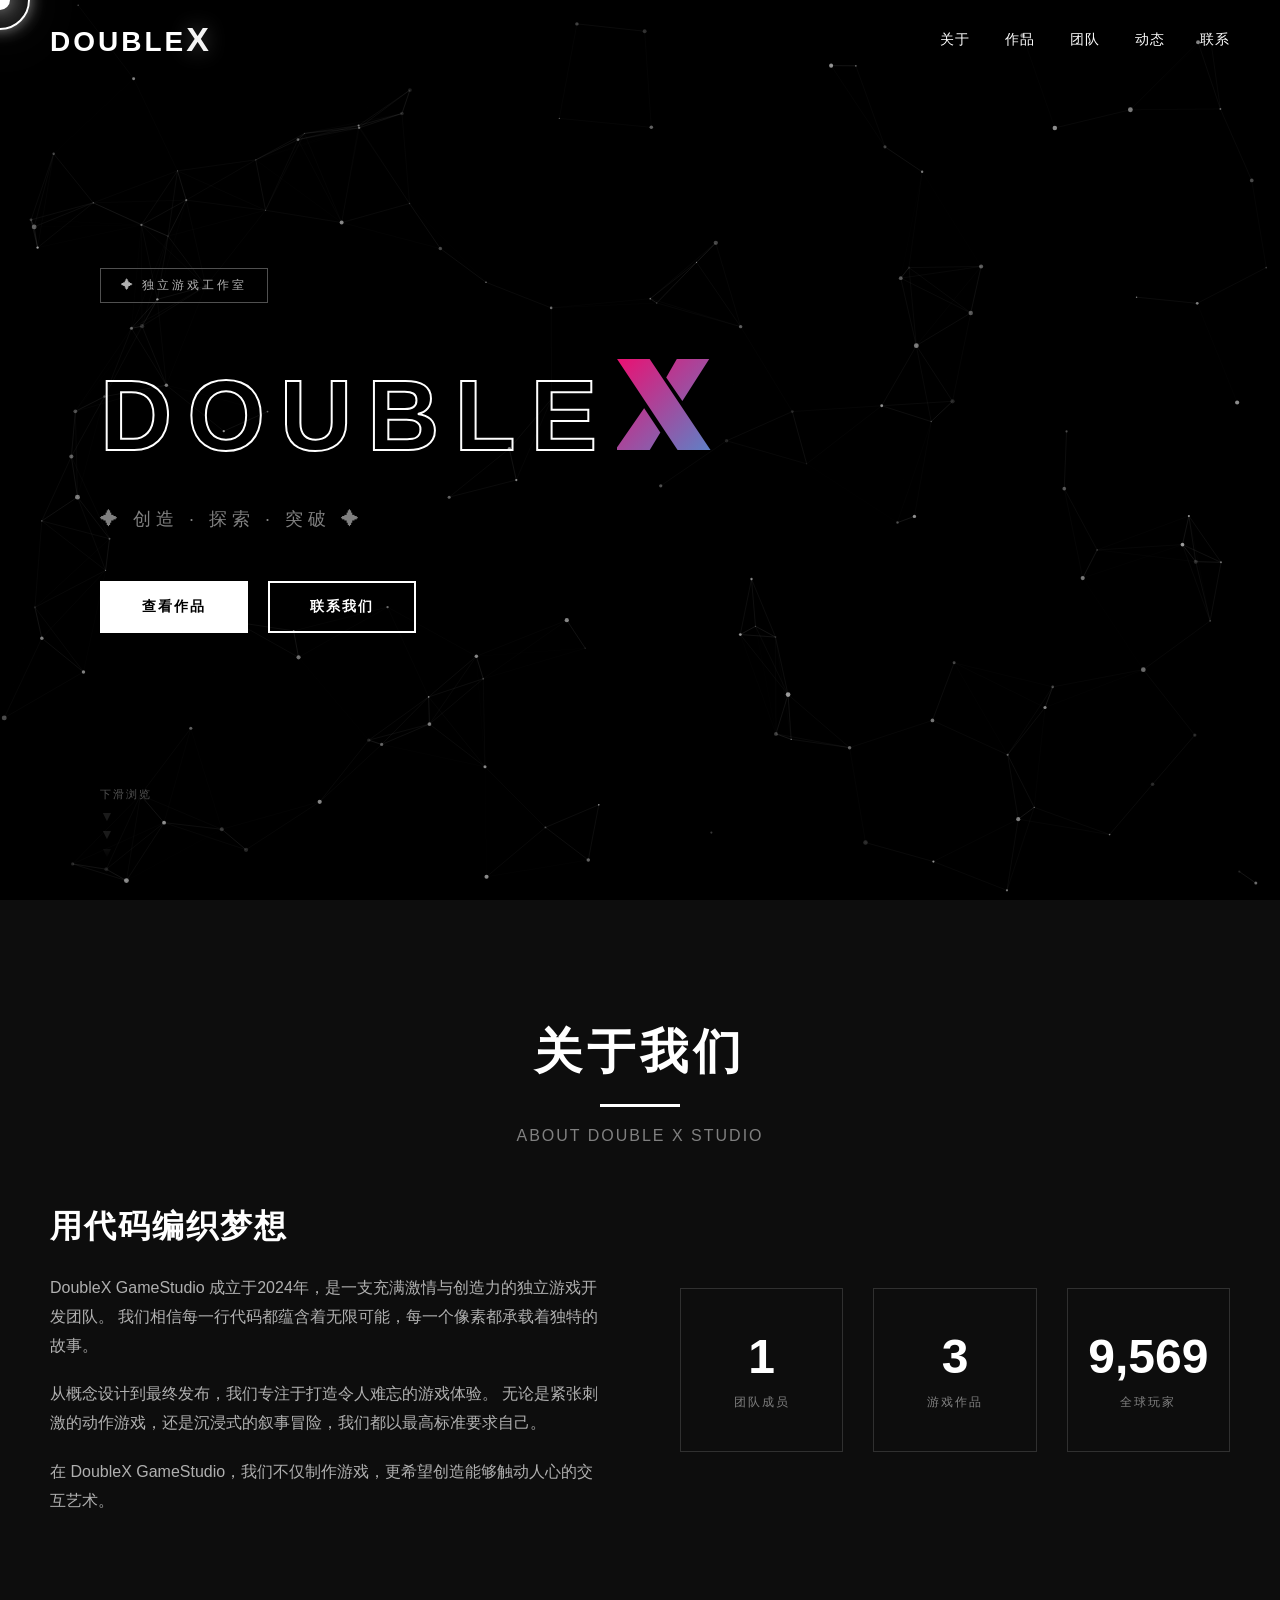
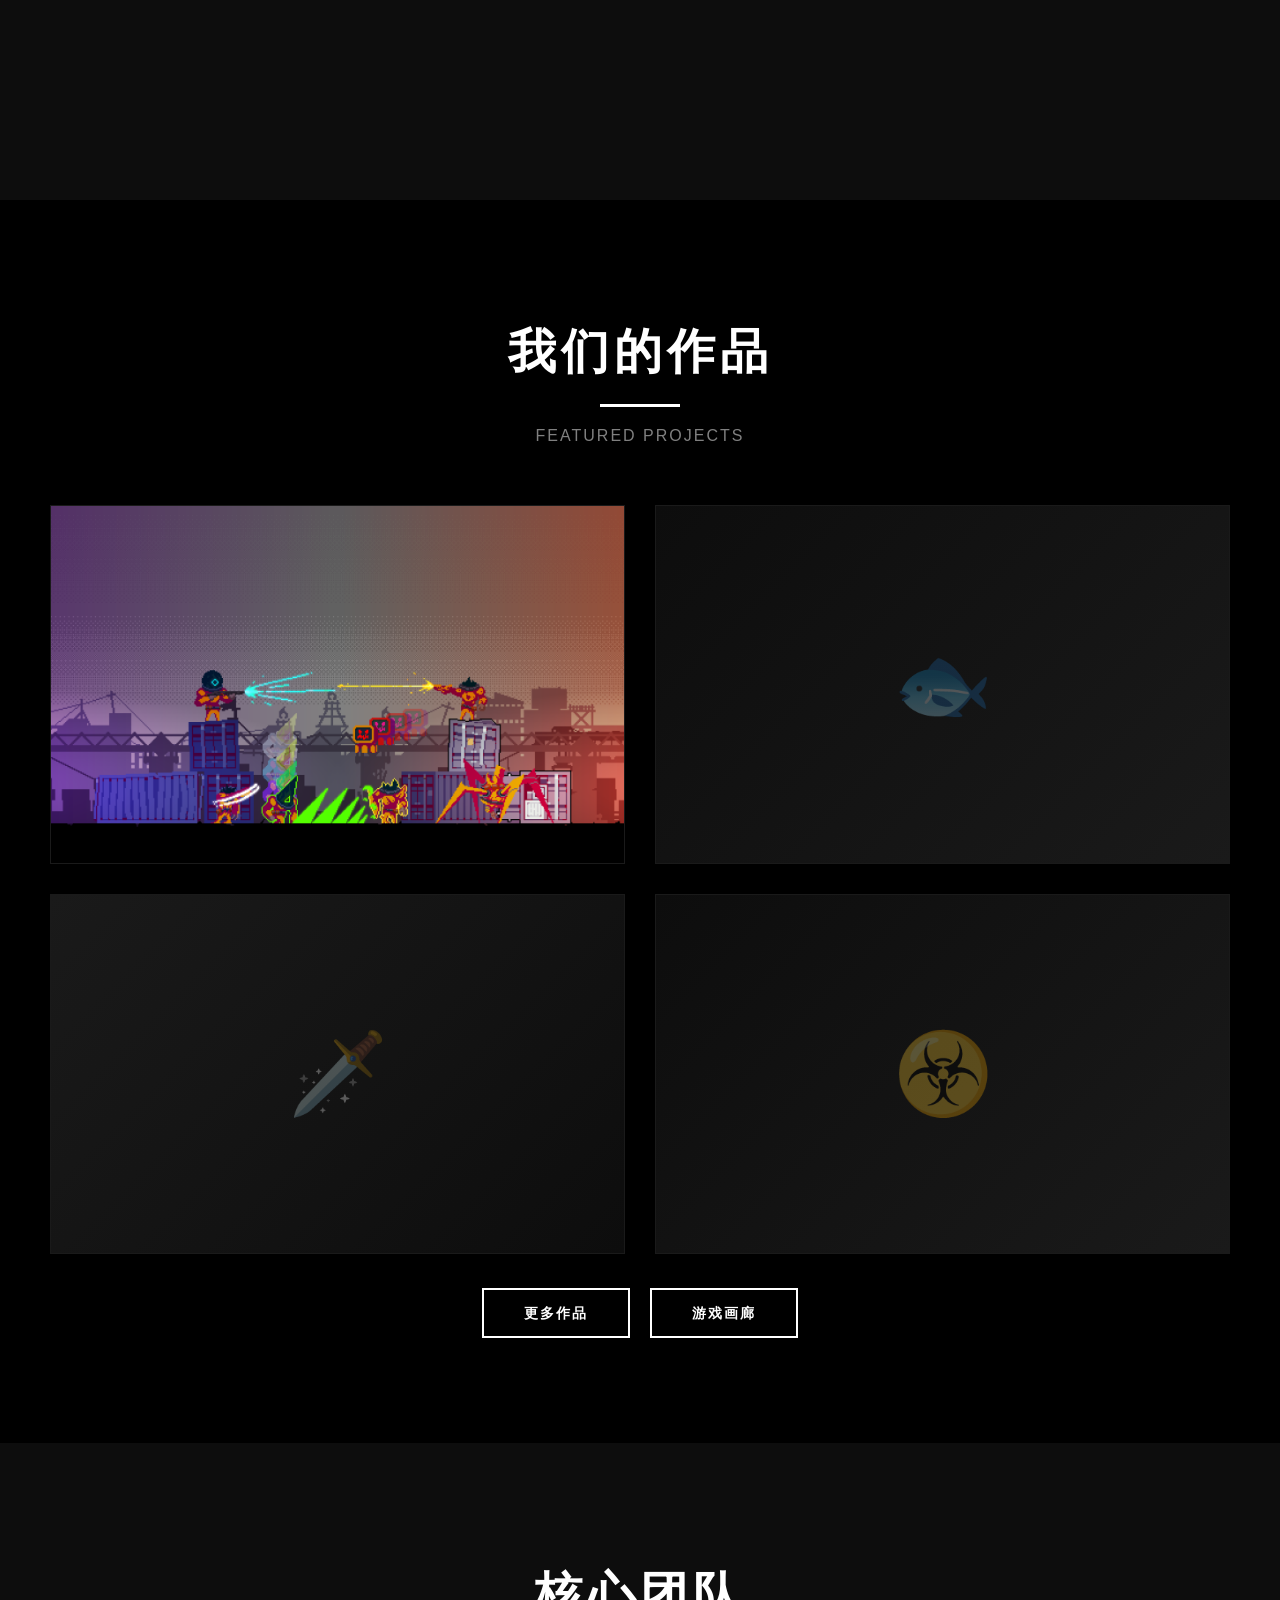
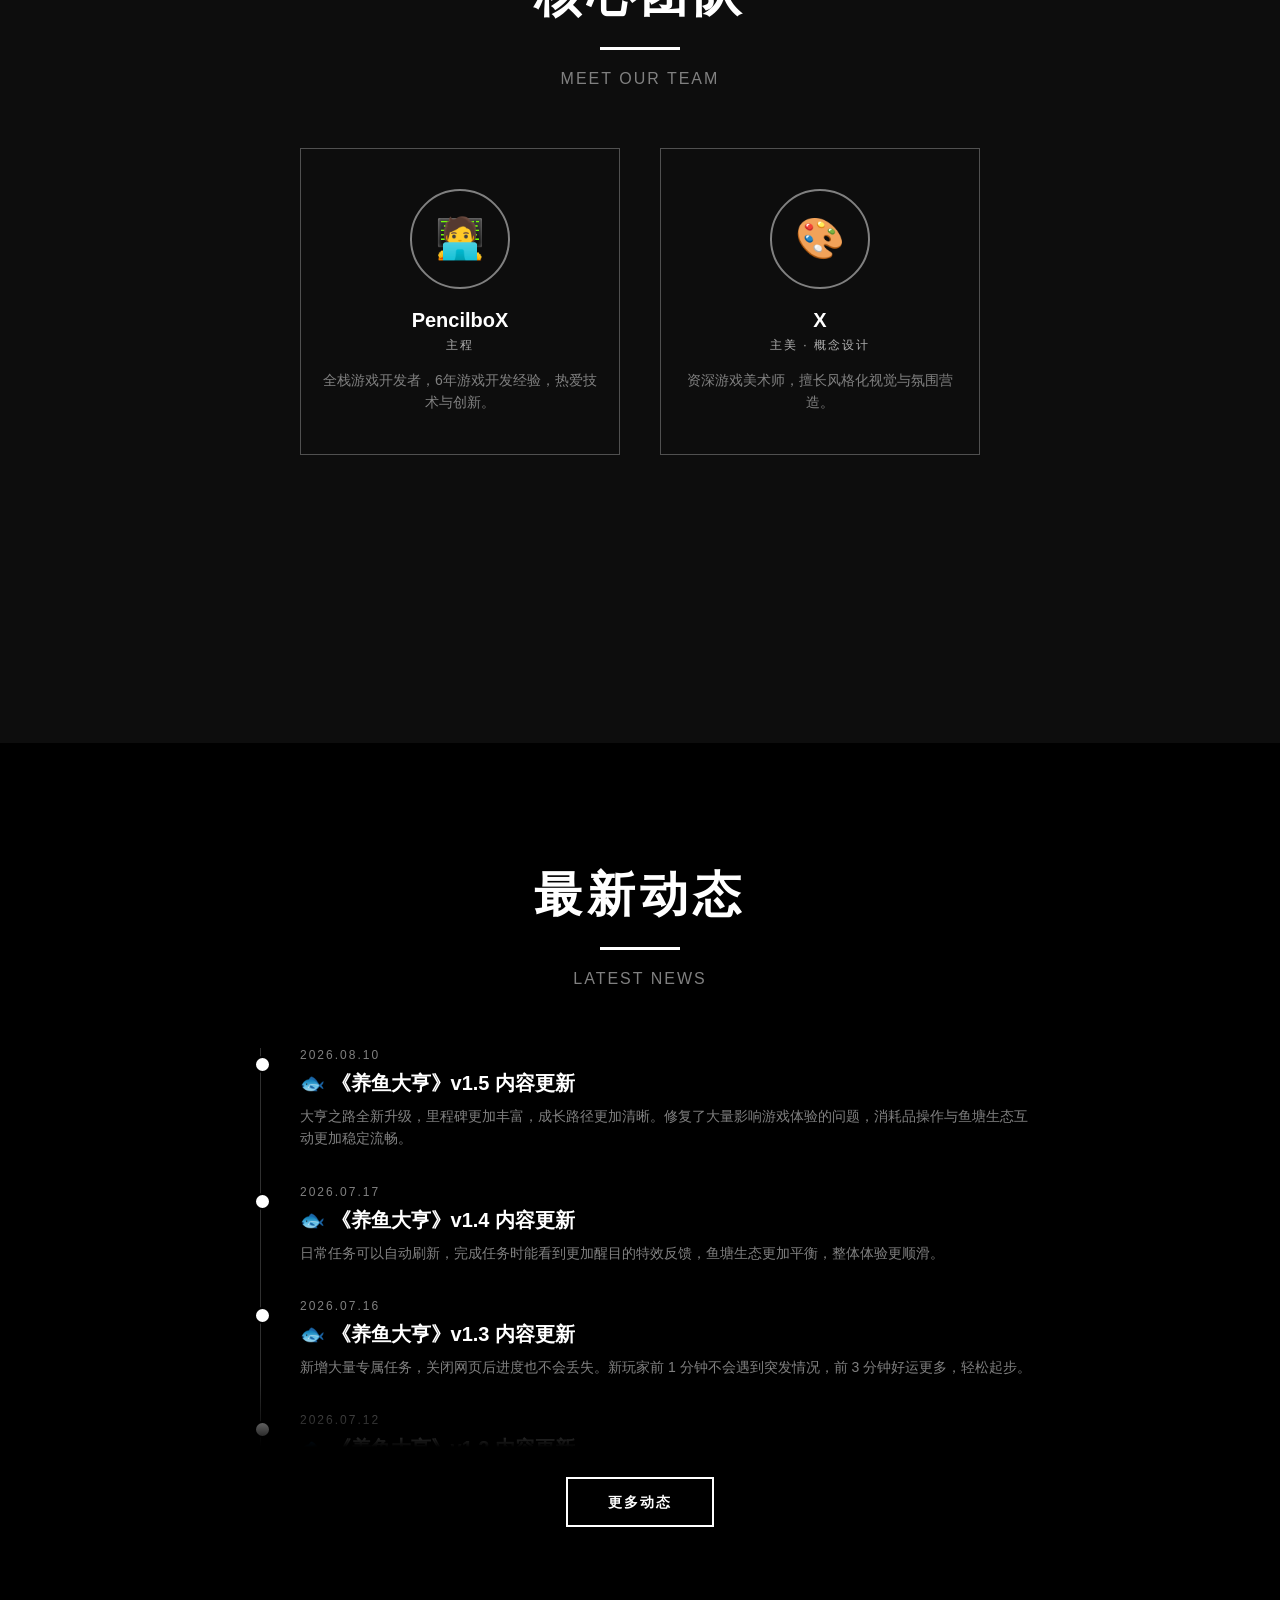
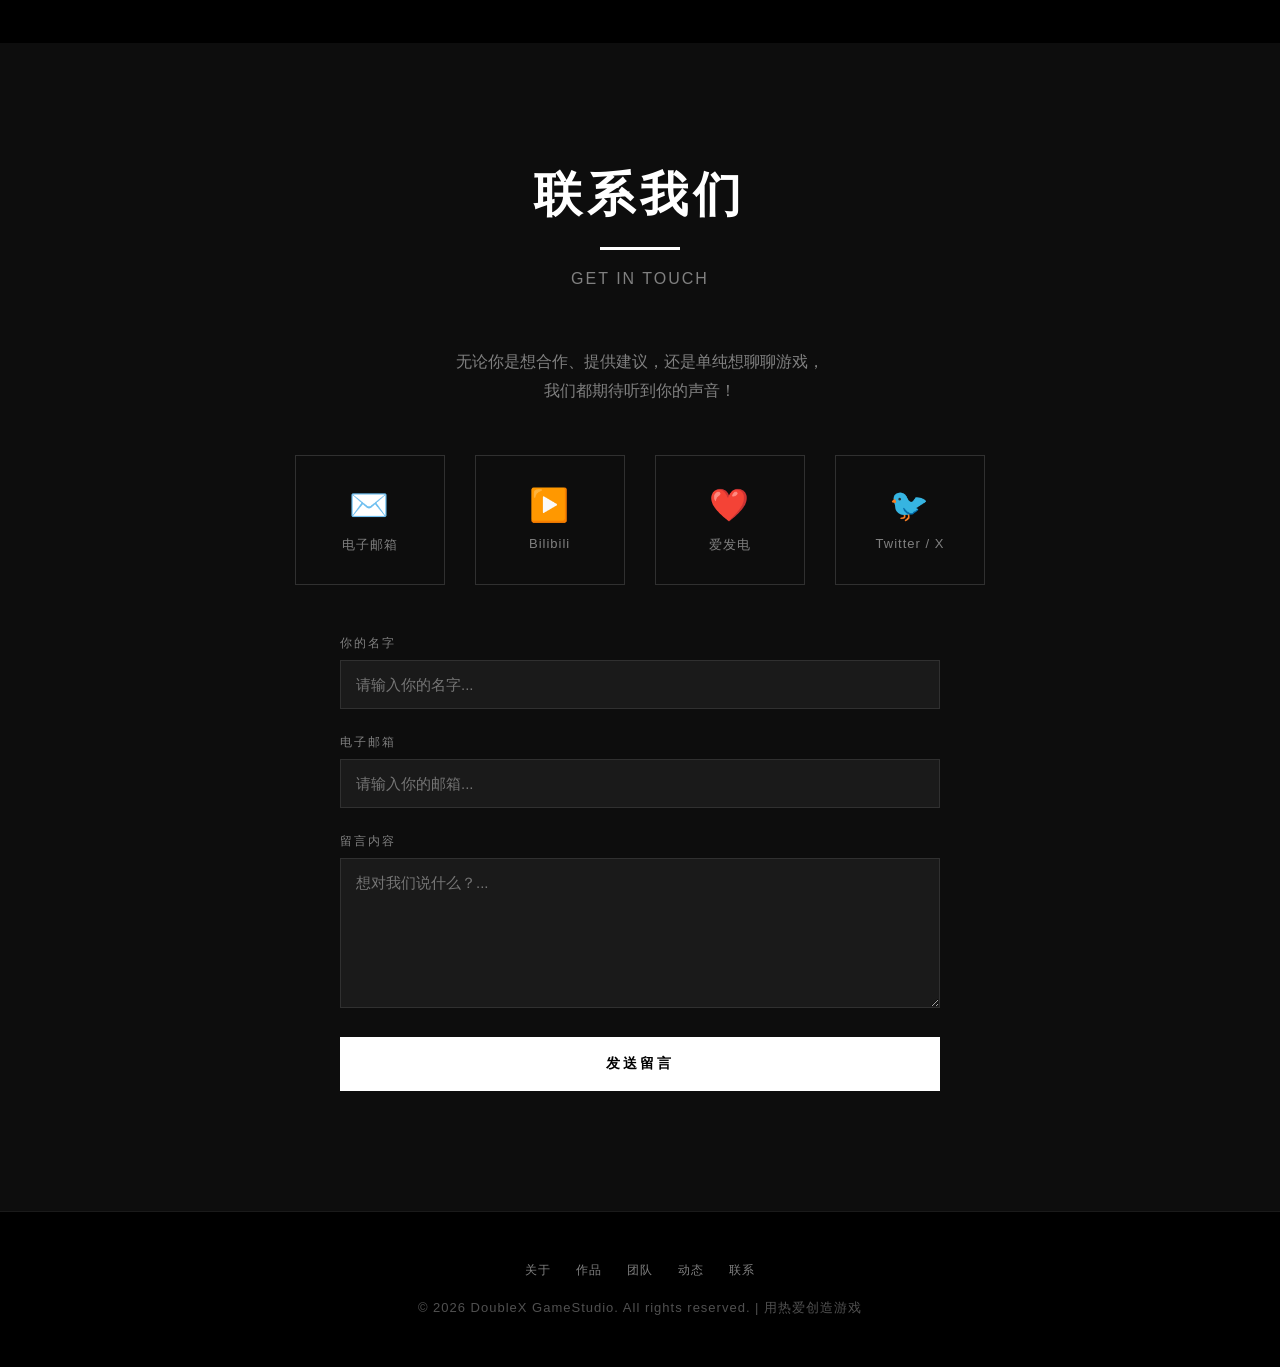
==== commit e99529a3: "养鱼大亨更新动态内容" ====
--- a/index.html
+++ b/index.html
@@ -2,7 +2,7 @@
 <html lang="zh-CN">
 <head>
     <meta charset="UTF-8">
-    <meta name="viewport" content="width=device-width, initial-scale=1.0, maximum-scale=1.0, user-scalable=no">
+    <meta name="viewport" content="width=device-width, initial-scale=1.0">
     <link rel="icon" href="icon/DX_Logo_white.png" type="image/png">
     <title>DoubleX GameStudio | 游戏开发工作室</title>
     <link rel="stylesheet" href="assets/common.css">
@@ -13,6 +13,7 @@
             src: url('assets/fonts/BlackOpsOne.ttf') format('truetype');
             font-weight: 400;
             font-style: normal;
+            font-display: swap;
         }
 
         /* ===== HERO 区域 - 左对齐 ===== */
@@ -67,6 +68,7 @@
             margin-left: 5px;
             letter-spacing: 5px;
             font-family: 'Black Ops One', 'Impact', 'Arial Black', sans-serif;
+            font-weight: 400;
             background: linear-gradient(135deg, #ff0066, #00ccff, #ff6600, #6600ff);
             background-size: 400% 400%;
             -webkit-background-clip: text;
@@ -148,7 +150,7 @@
             display: flex;
             flex-direction: column;
             align-items: flex-start;
-            gap: 10px;
+            gap: 6px;
             animation: fadeInLeft 1s ease 1s both;
         }
 
@@ -158,16 +160,28 @@
             color: var(--gray-500);
         }
 
-        .scroll-line {
-            width: 1px;
-            height: 60px;
-            background: linear-gradient(to bottom, var(--gray-400), transparent);
-            animation: scrollPulse 2s ease-in-out infinite;
-        }
-
-        @keyframes scrollPulse {
-            0%, 100% { opacity: 0.3; }
-            50% { opacity: 1; }
+        .scroll-arrows {
+            display: flex;
+            flex-direction: column;
+            align-items: center;
+            gap: 2px;
+            -webkit-mask-image: linear-gradient(to bottom, black 0%, black 55%, transparent 100%);
+            mask-image: linear-gradient(to bottom, black 0%, black 55%, transparent 100%);
+        }
+
+        .scroll-arrow {
+            font-size: 14px;
+            color: var(--gray-400);
+            opacity: 0.2;
+            animation: arrowBlink 1.5s ease-in-out infinite;
+        }
+
+        .scroll-arrow:nth-child(2) { animation-delay: 0.5s; }
+        .scroll-arrow:nth-child(3) { animation-delay: 1.0s; }
+
+        @keyframes arrowBlink {
+            0%, 30%   { opacity: 1; }
+            50%, 100% { opacity: 0.2; }
         }
 
         /* ===== 通用 Section 样式 ===== */
@@ -942,8 +956,12 @@
             <a href="#contact" class="btn btn-outline">联系我们</a>
         </div>
         <div class="scroll-indicator">
-            <span>SCROLL</span>
-            <div class="scroll-line"></div>
+            <span>下滑浏览</span>
+            <div class="scroll-arrows">
+                <div class="scroll-arrow">▼</div>
+                <div class="scroll-arrow">▼</div>
+                <div class="scroll-arrow">▼</div>
+            </div>
         </div>
     </section>
 
@@ -1068,31 +1086,36 @@
         <div class="news-timeline-wrap">
             <div class="news-timeline">
                 <div class="news-item reveal-left">
+                    <div class="news-date">2026.08.10</div>
+                    <h3>🐟 《养鱼大亨》v1.5 内容更新</h3>
+                    <p>大亨之路全新升级，里程碑更加丰富，成长路径更加清晰。修复了大量影响游戏体验的问题，消耗品操作与鱼塘生态互动更加稳定流畅。</p>
+                </div>
+                <div class="news-item reveal-left" style="transition-delay: 0.05s;">
                     <div class="news-date">2026.07.17</div>
                     <h3>🐟 《养鱼大亨》v1.4 内容更新</h3>
                     <p>日常任务可以自动刷新，完成任务时能看到更加醒目的特效反馈，鱼塘生态更加平衡，整体体验更顺滑。</p>
                 </div>
-                <div class="news-item reveal-left" style="transition-delay: 0.05s;">
+                <div class="news-item reveal-left" style="transition-delay: 0.1s;">
                     <div class="news-date">2026.07.16</div>
                     <h3>🐟 《养鱼大亨》v1.3 内容更新</h3>
                     <p>新增大量专属任务，关闭网页后进度也不会丢失。新玩家前 1 分钟不会遇到突发情况，前 3 分钟好运更多，轻松起步。</p>
                 </div>
-                <div class="news-item reveal-left" style="transition-delay: 0.1s;">
+                <div class="news-item reveal-left" style="transition-delay: 0.15s;">
                     <div class="news-date">2026.07.12</div>
                     <h3>🐟 《养鱼大亨》v1.2 内容更新</h3>
                     <p>超级赤潮事件来袭！电鳗与灯笼鱼全新登场，鱼类价格全面调整，从入门到远古存在的成长路径更加清晰。</p>
                 </div>
-                <div class="news-item reveal-left" style="transition-delay: 0.15s;">
+                <div class="news-item reveal-left" style="transition-delay: 0.2s;">
                     <div class="news-date">2026.06.15</div>
                     <h3>🎮 《几何》demo初步成型</h3>
                     <p>模板房间、大量武器已开发完成，通过通道连接形成独立完整的关卡地图，每次游玩都将获得全新体验。</p>
                 </div>
-                <div class="news-item reveal-left" style="transition-delay: 0.2s;">
+                <div class="news-item reveal-left" style="transition-delay: 0.25s;">
                     <div class="news-date">2026.04.01</div>
                     <h3>⚙️ 《几何》核心玩法原型确立</h3>
                     <p>以 Godot Engine 驱动的 2D 横板平台射击玩法原型通过内部测试，"有得必有失"核心机制成为玩法重心。</p>
                 </div>
-                <div class="news-item reveal-left" style="transition-delay: 0.25s;">
+                <div class="news-item reveal-left" style="transition-delay: 0.3s;">
                     <div class="news-date">2025.07.09</div>
                     <h3>🐟 《养鱼大亨》v1.1 优化更新</h3>
                     <p>鱼儿游动更加自然顺滑，游戏稳定性大幅提升，只管享受养鱼的乐趣就好。</p>
--- a/assets/common.css
+++ b/assets/common.css
@@ -380,7 +380,7 @@
     }
 
     .nav-links {
-        display: none;
+        display: flex;
         position: absolute;
         top: 100%;
         left: 0;
@@ -390,10 +390,17 @@
         padding: 30px;
         gap: 25px;
         border-bottom: 1px solid var(--gray-700);
+        visibility: hidden;
+        opacity: 0;
+        transform: translateY(-10px);
+        transition: opacity 0.3s, transform 0.3s, visibility 0s 0.3s;
     }
 
     .nav-links.active {
-        display: flex;
+        visibility: visible;
+        opacity: 1;
+        transform: translateY(0);
+        transition: opacity 0.3s, transform 0.3s, visibility 0s 0s;
     }
 
     .menu-toggle {
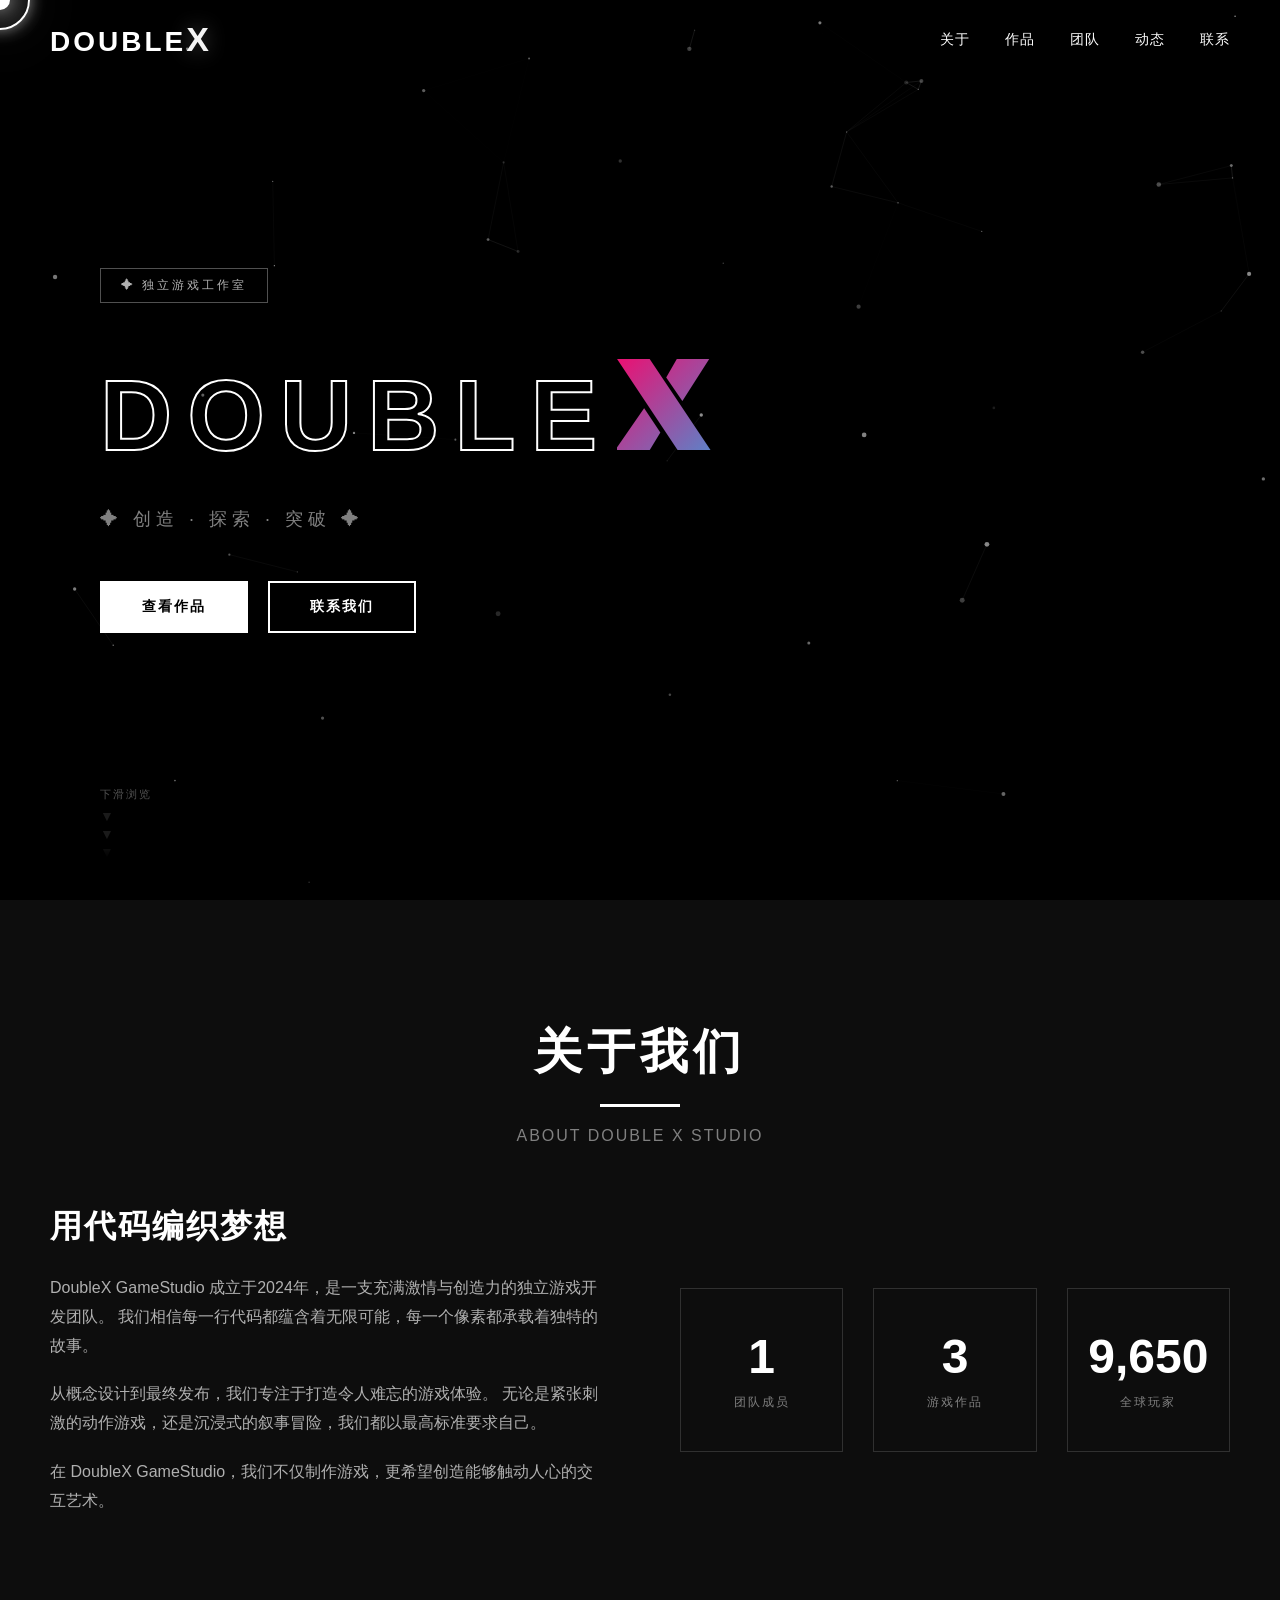
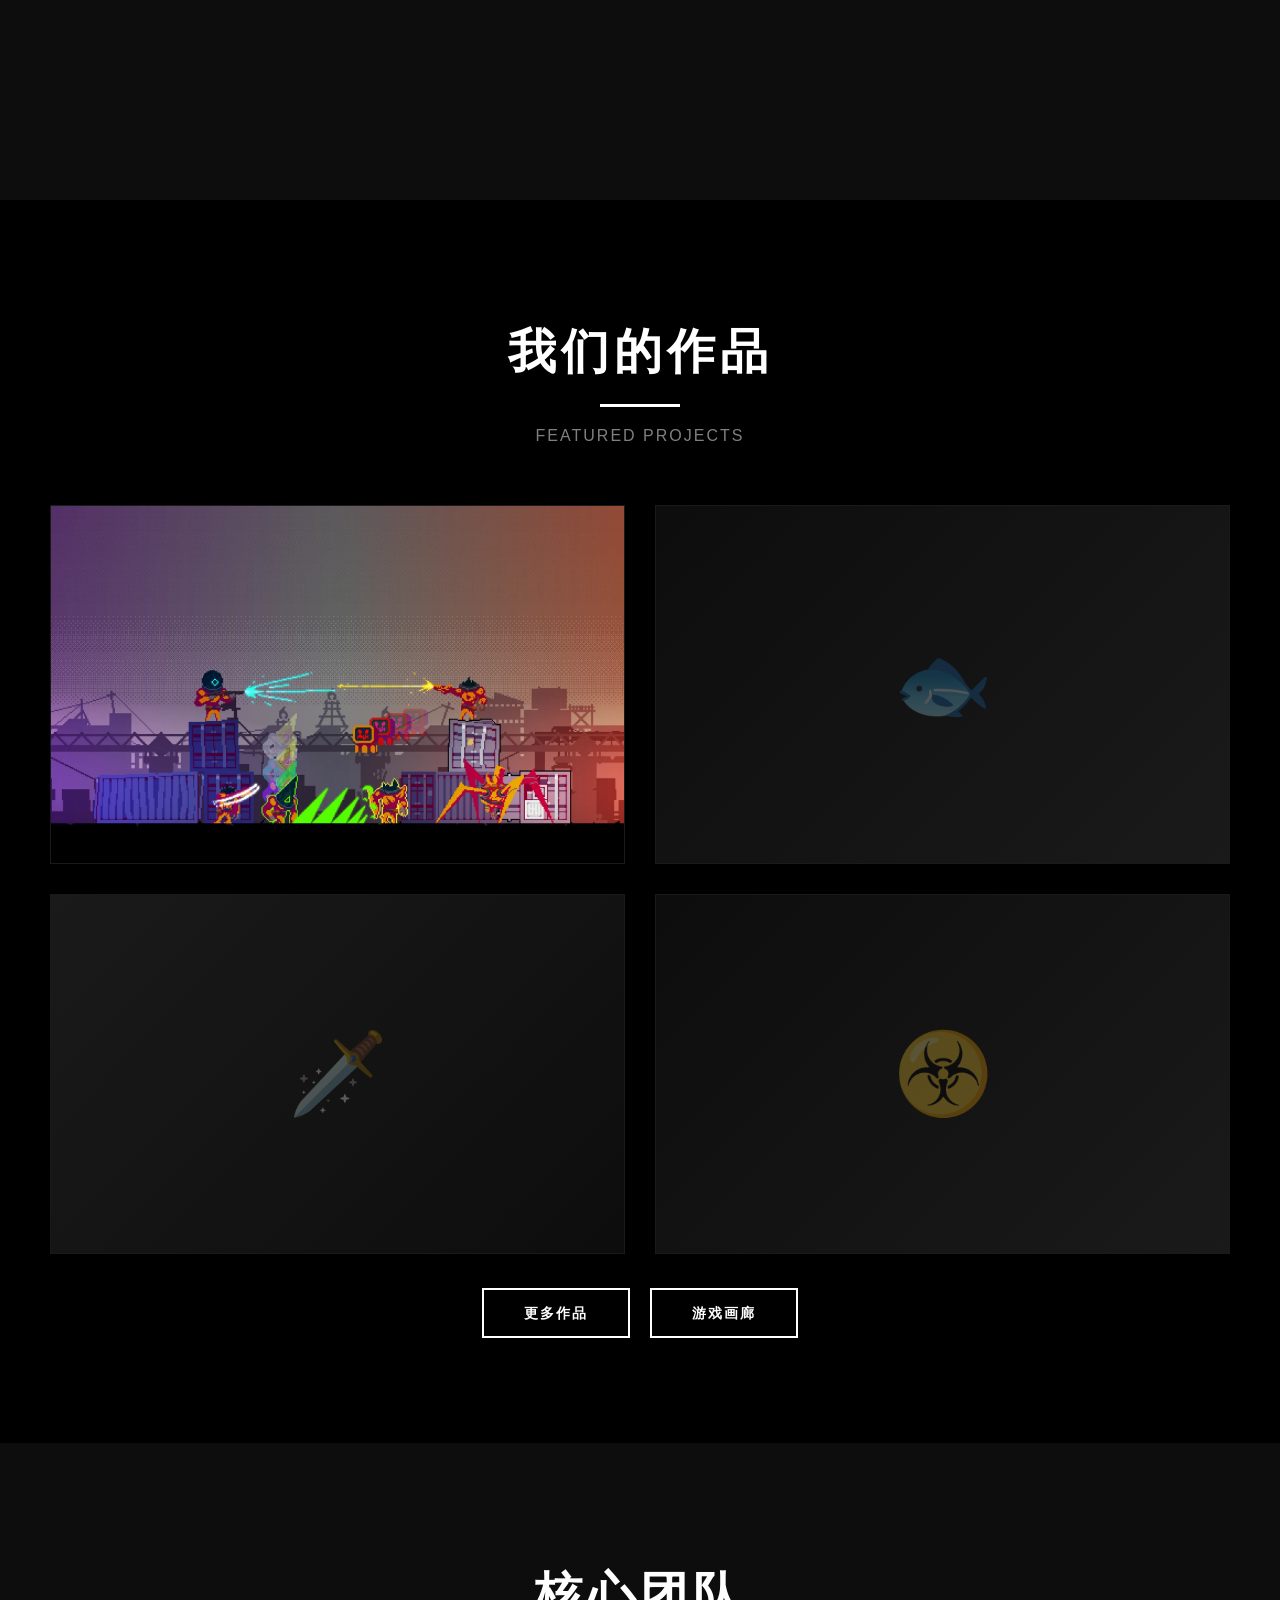
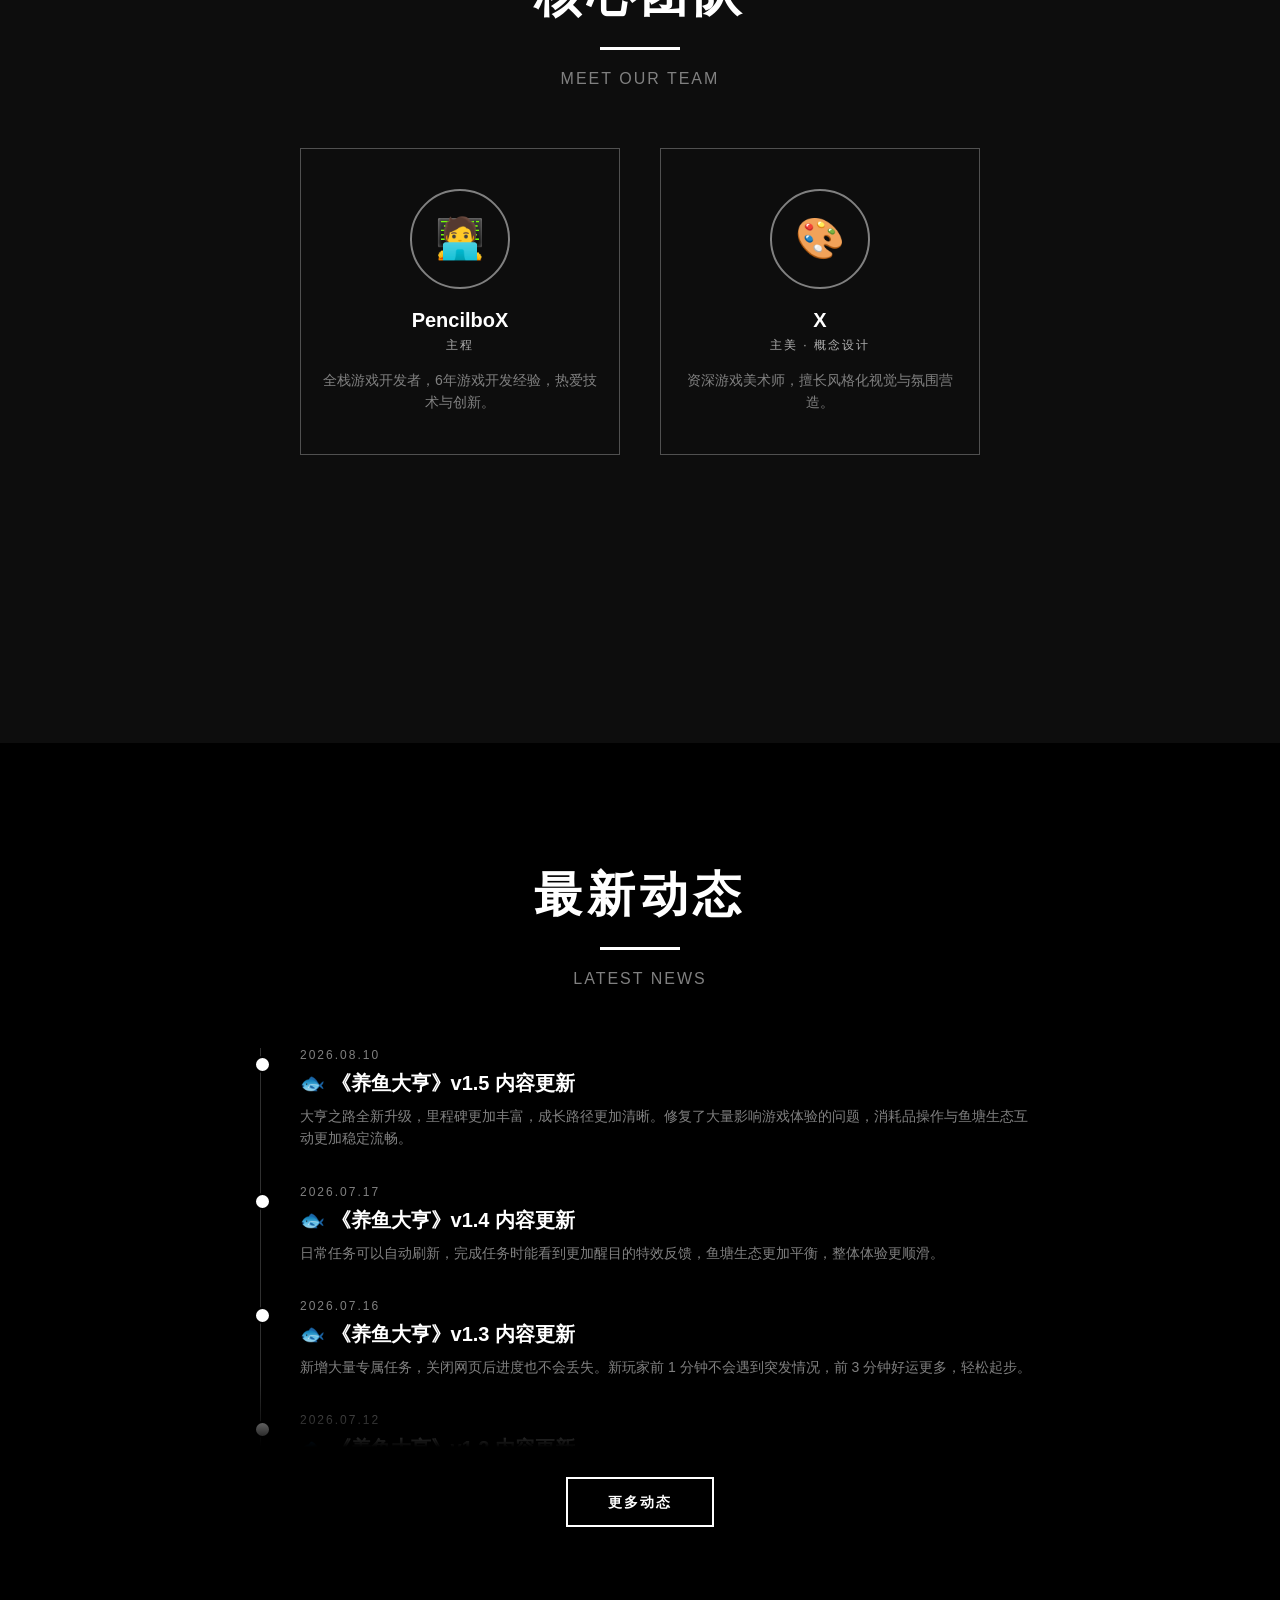
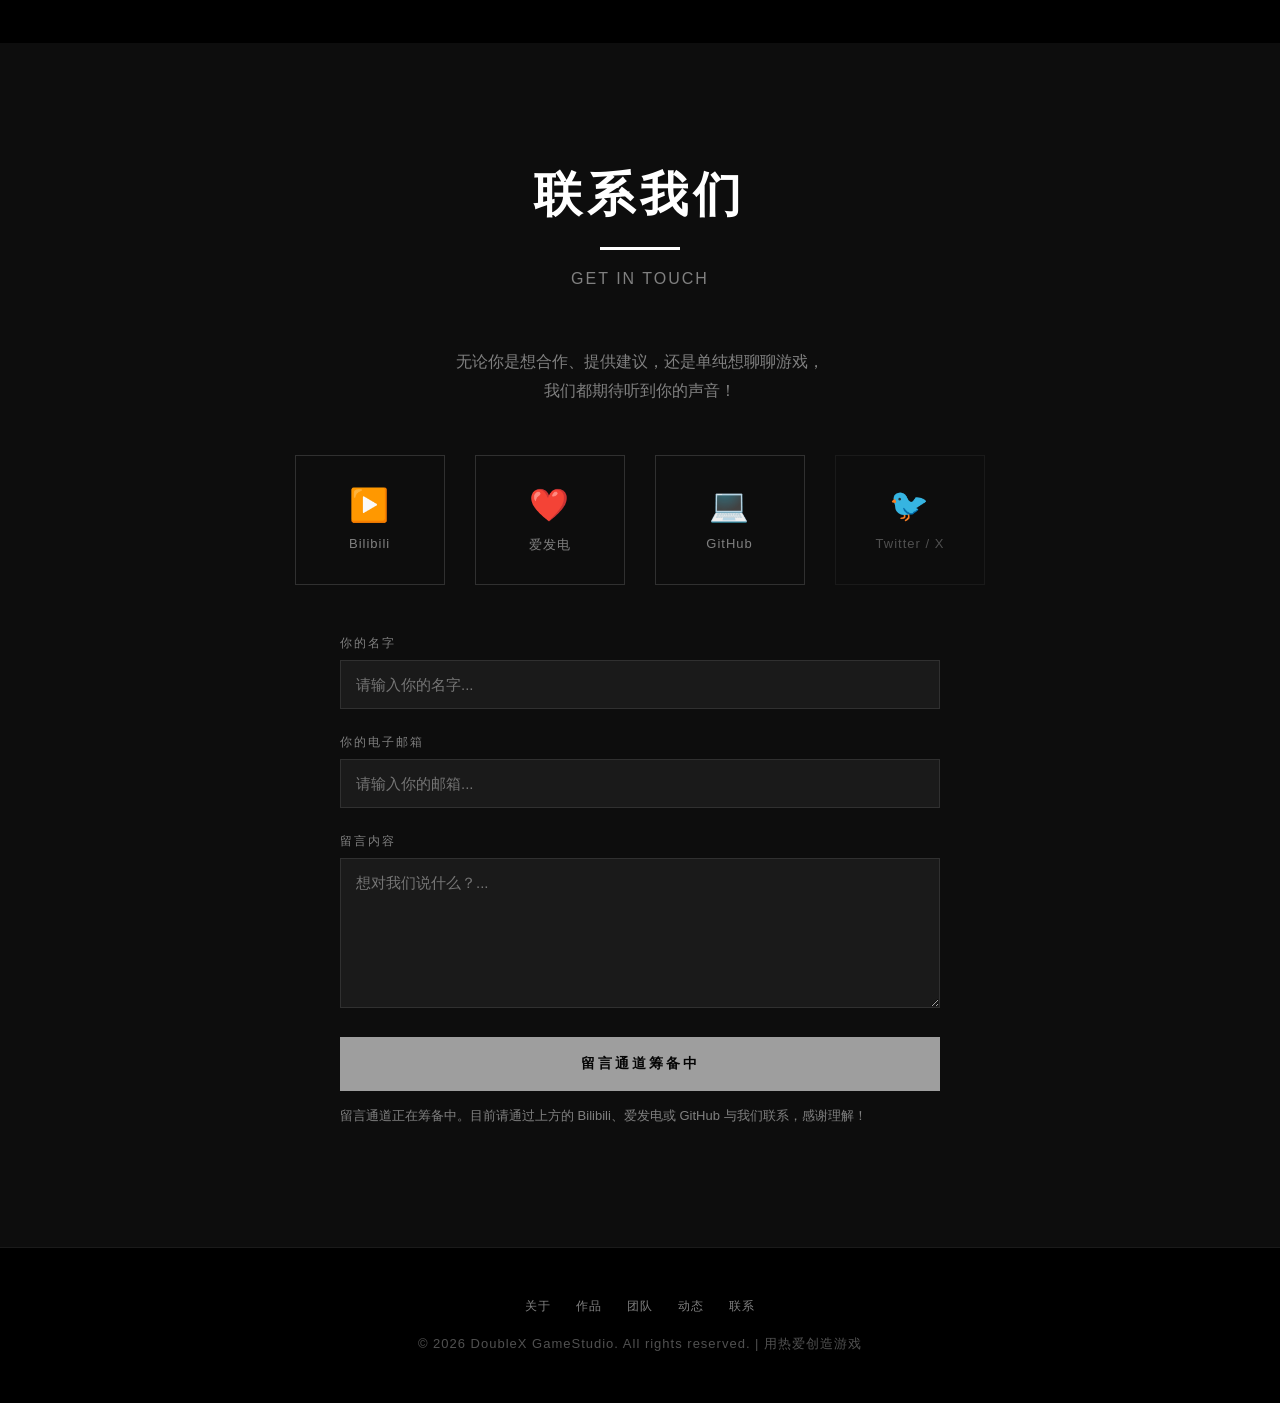
==== commit a4077695: "修改了数个bug，更改图片为webp格式降低性能开销，更改了一些错误文本内容" ====
--- a/index.html
+++ b/index.html
@@ -4,7 +4,23 @@
     <meta charset="UTF-8">
     <meta name="viewport" content="width=device-width, initial-scale=1.0">
     <link rel="icon" href="icon/DX_Logo_white.png" type="image/png">
+    <link rel="apple-touch-icon" href="icon/apple-touch-icon.png">
     <title>DoubleX GameStudio | 游戏开发工作室</title>
+    <meta name="description" content="DoubleX GameStudio 是成立于 2024 年的独立游戏工作室，专注像素风格与硬核玩法：2D 平台射击《几何》、放置养成《养鱼大亨》，另有《螺旋塔》《异种》开发中。">
+    <link rel="canonical" href="https://doublex.top/">
+    <meta property="og:type" content="website">
+    <meta property="og:site_name" content="DoubleX GameStudio">
+    <meta property="og:locale" content="zh_CN">
+    <meta property="og:title" content="DoubleX GameStudio | 游戏开发工作室">
+    <meta property="og:description" content="专注像素风格与硬核玩法的独立游戏工作室：《几何》《养鱼大亨》，另有《螺旋塔》《异种》开发中。">
+    <meta property="og:url" content="https://doublex.top/">
+    <meta property="og:image" content="https://doublex.top/og-image.jpg">
+    <meta property="og:image:width" content="1200">
+    <meta property="og:image:height" content="630">
+    <meta name="twitter:card" content="summary_large_image">
+    <meta name="twitter:title" content="DoubleX GameStudio | 游戏开发工作室">
+    <meta name="twitter:description" content="专注像素风格与硬核玩法的独立游戏工作室：《几何》《养鱼大亨》，另有《螺旋塔》《异种》开发中。">
+    <meta name="twitter:image" content="https://doublex.top/og-image.jpg">
     <link rel="stylesheet" href="assets/common.css">
     <style>
         /* ===== 字体 ===== */
@@ -330,6 +346,22 @@
         .project-card .project-bg .icon {
             font-size: 80px;
             opacity: 0.3;
+        }
+
+        /* 图片卡片：让 <picture> 撑满容器（.project-bg 是 flex 容器且 align-items:center，
+           若不强制拉伸，<picture> 会按内容高度收缩，导致图片上下出现黑边） */
+        .project-card .project-bg picture {
+            display: block;
+            width: 100%;
+            height: 100%;
+            align-self: stretch;
+        }
+
+        .project-card .project-bg picture img {
+            width: 100%;
+            height: 100%;
+            object-fit: cover;
+            display: block;
         }
 
         .project-overlay {
@@ -414,7 +446,7 @@
         .project-overlay .nav-link.disabled {
             border-color: var(--gray-700);
             color: var(--gray-500);
-            cursor: default;
+            cursor: not-allowed;
             pointer-events: none;
         }
 
@@ -656,6 +688,17 @@
             transform: translateY(-5px);
         }
 
+        /* 暂无跳转内容的入口（如未开通的 Twitter / X）：保留占位但明确不可点 */
+        .contact-link.disabled {
+            border-color: var(--gray-700);
+            cursor: not-allowed;
+            pointer-events: none;
+        }
+
+        .contact-link.disabled span {
+            color: var(--gray-500);
+        }
+
         .contact-link .icon {
             font-size: 32px;
         }
@@ -916,6 +959,28 @@
             }
         }
     </style>
+    <!-- 结构化数据：工作室与收录作品 -->
+    <script type="application/ld+json">
+    {
+      "@context": "https://schema.org",
+      "@type": "Organization",
+      "name": "DoubleX GameStudio",
+      "alternateName": "DoubleX",
+      "url": "https://doublex.top/",
+      "logo": "https://doublex.top/icon/DX_GameStudio_Logo_white.png",
+      "foundingDate": "2024",
+      "description": "成立于 2024 年的独立游戏开发工作室，专注像素风格与硬核玩法。",
+      "sameAs": [
+        "https://space.bilibili.com/3706973610576816",
+        "https://ifdian.net/a/dxgamestudio",
+        "https://github.com/FishShitMan"
+      ],
+      "makesOffer": [
+        { "@type": "Offer", "itemOffered": { "@type": "VideoGame", "name": "几何", "genre": "平台射击", "gamePlatform": ["PC", "Web"], "url": "https://doublex.top/works/game-detail.html?game=geometry" } },
+        { "@type": "Offer", "itemOffered": { "@type": "VideoGame", "name": "养鱼大亨", "genre": "放置养成", "gamePlatform": ["Web"], "url": "https://doublex.top/works/game-detail.html?game=fishfarm" } }
+      ]
+    }
+    </script>
 </head>
 <body>
 
@@ -1008,7 +1073,10 @@
         <div class="projects-grid">
             <div class="project-card reveal-scale" data-game="geometry">
                 <div class="project-bg" style="padding:0; overflow:hidden;">
-                    <img src="works/images/art/GEOMETRY/《几何》宣传图_1.png" alt="几何" style="width:100%; height:100%; object-fit:cover;">
+                    <picture>
+                        <source srcset="works/images/art/GEOMETRY/《几何》宣传图_1.webp" type="image/webp">
+                        <img src="works/images/art/GEOMETRY/《几何》宣传图_1.png" alt="《几何》宣传图" width="1920" height="1080" loading="lazy" decoding="async" style="width:100%; height:100%; object-fit:cover;">
+                    </picture>
                 </div>
                 <div class="project-overlay">
                     <h3>几何</h3>
@@ -1038,7 +1106,7 @@
                     <h3>螺旋塔</h3>
                     <p>卡通风格 轻度肉鸽 地牢探险</p>
                     <span class="tag">像素 · Rogue-like</span>
-                    <a class="nav-link disabled" href="javascript:;">即将推出</a>
+                    <span class="nav-link disabled" aria-disabled="true" title="《螺旋塔》仍在开发中，暂无详情页">即将推出</span>
                 </div>
             </div>
             <div class="project-card reveal-scale" style="transition-delay: 0.3s;" data-game="dreamweaver">
@@ -1049,7 +1117,7 @@
                     <h3>异种</h3>
                     <p>像素风格 动作游戏 多主角多视角</p>
                     <span class="tag">动作 · 角色扮演</span>
-                    <a class="nav-link disabled" href="javascript:;">即将推出</a>
+                    <span class="nav-link disabled" aria-disabled="true" title="《异种》仍在开发中，暂无详情页">即将推出</span>
                 </div>
             </div>
         </div>
@@ -1106,19 +1174,19 @@
                     <p>超级赤潮事件来袭！电鳗与灯笼鱼全新登场，鱼类价格全面调整，从入门到远古存在的成长路径更加清晰。</p>
                 </div>
                 <div class="news-item reveal-left" style="transition-delay: 0.2s;">
+                    <div class="news-date">2026.07.09</div>
+                    <h3>🐟 《养鱼大亨》v1.1 优化更新</h3>
+                    <p>鱼儿游动更加自然顺滑，游戏稳定性大幅提升，只管享受养鱼的乐趣就好。</p>
+                </div>
+                <div class="news-item reveal-left" style="transition-delay: 0.25s;">
                     <div class="news-date">2026.06.15</div>
                     <h3>🎮 《几何》demo初步成型</h3>
                     <p>模板房间、大量武器已开发完成，通过通道连接形成独立完整的关卡地图，每次游玩都将获得全新体验。</p>
                 </div>
-                <div class="news-item reveal-left" style="transition-delay: 0.25s;">
+                <div class="news-item reveal-left" style="transition-delay: 0.3s;">
                     <div class="news-date">2026.04.01</div>
                     <h3>⚙️ 《几何》核心玩法原型确立</h3>
                     <p>以 Godot Engine 驱动的 2D 横板平台射击玩法原型通过内部测试，"有得必有失"核心机制成为玩法重心。</p>
-                </div>
-                <div class="news-item reveal-left" style="transition-delay: 0.3s;">
-                    <div class="news-date">2025.07.09</div>
-                    <h3>🐟 《养鱼大亨》v1.1 优化更新</h3>
-                    <p>鱼儿游动更加自然顺滑，游戏稳定性大幅提升，只管享受养鱼的乐趣就好。</p>
                 </div>
             </div>
         </div>
@@ -1137,10 +1205,6 @@
                 我们都期待听到你的声音！
             </p>
             <div class="contact-links reveal">
-                <a href="mailto:hello@doublexstudio.com" class="contact-link">
-                    <span class="icon">✉️</span>
-                    <span>电子邮箱</span>
-                </a>
                 <a href="https://space.bilibili.com/3706973610576816" class="contact-link" target="_blank" rel="noopener">
                     <span class="icon">▶️</span>
                     <span>Bilibili</span>
@@ -1149,23 +1213,28 @@
                     <span class="icon">❤️</span>
                     <span>爱发电</span>
                 </a>
-                <a href="javascript:;" class="contact-link">
+                <a href="https://github.com/FishShitMan" class="contact-link" target="_blank" rel="noopener">
+                    <span class="icon">💻</span>
+                    <span>GitHub</span>
+                </a>
+                <!-- Twitter / X：暂无跳转内容，先以不可点状态占位。开通后填入 https://x.com/账号 并删除 disabled 类与 aria-disabled -->
+                <a class="contact-link disabled" id="twitterLink" aria-disabled="true" title="Twitter / X 尚未开通">
                     <span class="icon">🐦</span>
                     <span>Twitter / X</span>
                 </a>
             </div>
-            <form class="contact-form reveal" onsubmit="event.preventDefault(); alert('感谢您的留言！我们会尽快回复。');">
+            <form class="contact-form reveal" id="contactForm">
                 <div class="form-group">
                     <label for="name">你的名字</label>
-                    <input type="text" id="name" placeholder="请输入你的名字..." required>
+                    <input type="text" id="name" name="name" placeholder="请输入你的名字..." required>
                 </div>
                 <div class="form-group">
-                    <label for="email">电子邮箱</label>
-                    <input type="email" id="email" placeholder="请输入你的邮箱..." required>
+                    <label for="email">你的电子邮箱</label>
+                    <input type="email" id="email" name="email" placeholder="请输入你的邮箱..." required>
                 </div>
                 <div class="form-group">
                     <label for="message">留言内容</label>
-                    <textarea id="message" placeholder="想对我们说什么？..." required></textarea>
+                    <textarea id="message" name="message" placeholder="想对我们说什么？..." required></textarea>
                 </div>
                 <button type="submit" class="form-submit">发送留言</button>
             </form>
@@ -1232,7 +1301,37 @@
         statNumbers.forEach(el => counterObserver.observe(el));
 
         // ===================================================================
-        // 2. 控制台彩蛋
+        // 2. 联系表单 —— 无后端，提交后用本机邮件客户端把内容发到工作室邮箱
+        // ===================================================================
+        (function () {
+            const form = document.getElementById('contactForm');
+            if (!form) return;
+            const button = form.querySelector('.form-submit');
+
+            // 站点为静态托管、无后端，且工作室暂无公开收件邮箱，
+            // 因此不伪造收件地址：提交时提示改用已开通的联系入口。
+            // 日后拿到真实邮箱，把下面 handler 换回 mailto 即可（表单元素已带 name 属性）。
+            const needsEmail = function () {
+                if (button) {
+                    button.disabled = true;
+                    button.textContent = '留言通道筹备中';
+                    button.style.opacity = '0.6';
+                    button.style.cursor = 'not-allowed';
+                }
+                const tip = document.createElement('p');
+                tip.style.cssText = 'margin-top:14px;font-size:13px;color:var(--gray-400);line-height:1.7;';
+                tip.textContent = '留言通道正在筹备中。目前请通过上方的 Bilibili、爱发电或 GitHub 与我们联系，感谢理解！';
+                form.appendChild(tip);
+            };
+
+            form.addEventListener('submit', function (e) {
+                e.preventDefault();
+            });
+            needsEmail();
+        })();
+
+        // ===================================================================
+        // 3. 控制台彩蛋
         // ===================================================================
         console.log('%c DoubleX GameStudio ', 'font-size: 30px; font-weight: bold; background: #000; color: #fff; padding: 10px 20px;');
         console.log('%c 用代码编织梦想，用像素讲述故事 ', 'font-size: 14px; color: #888;');
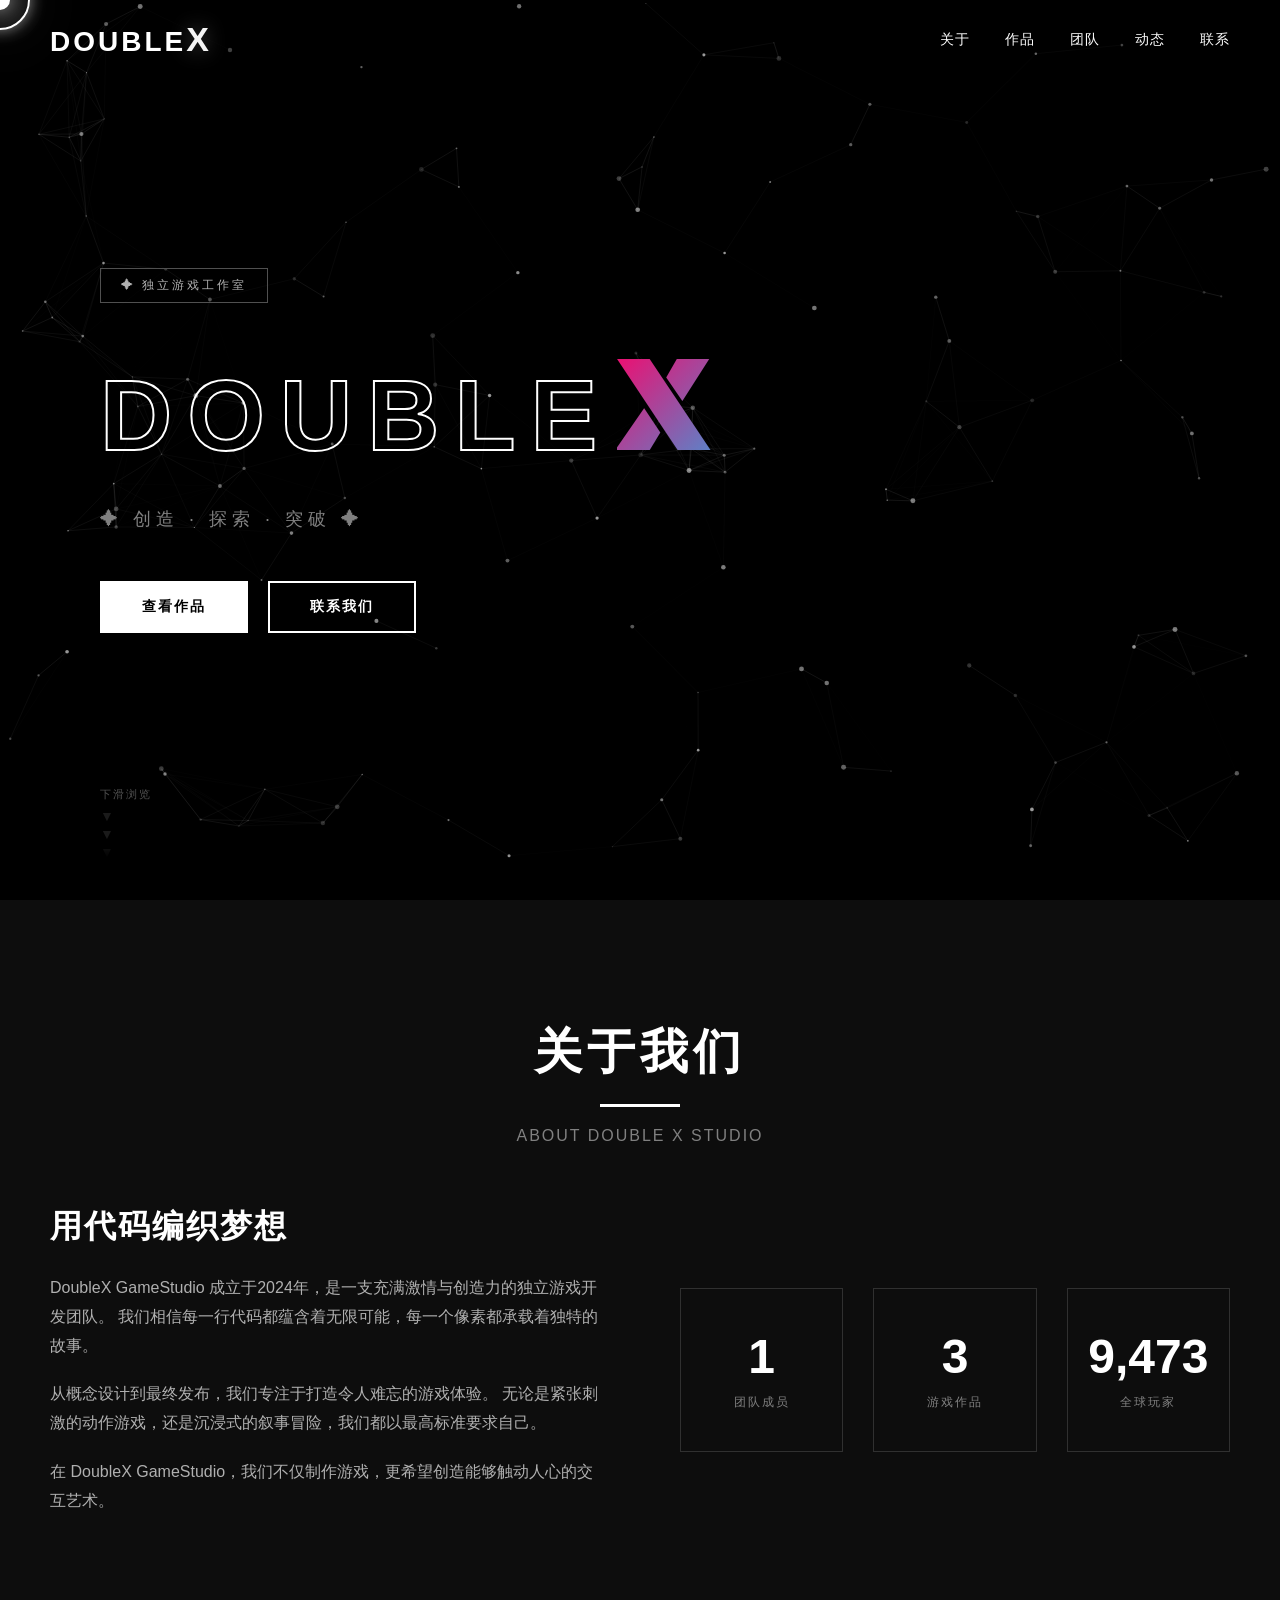
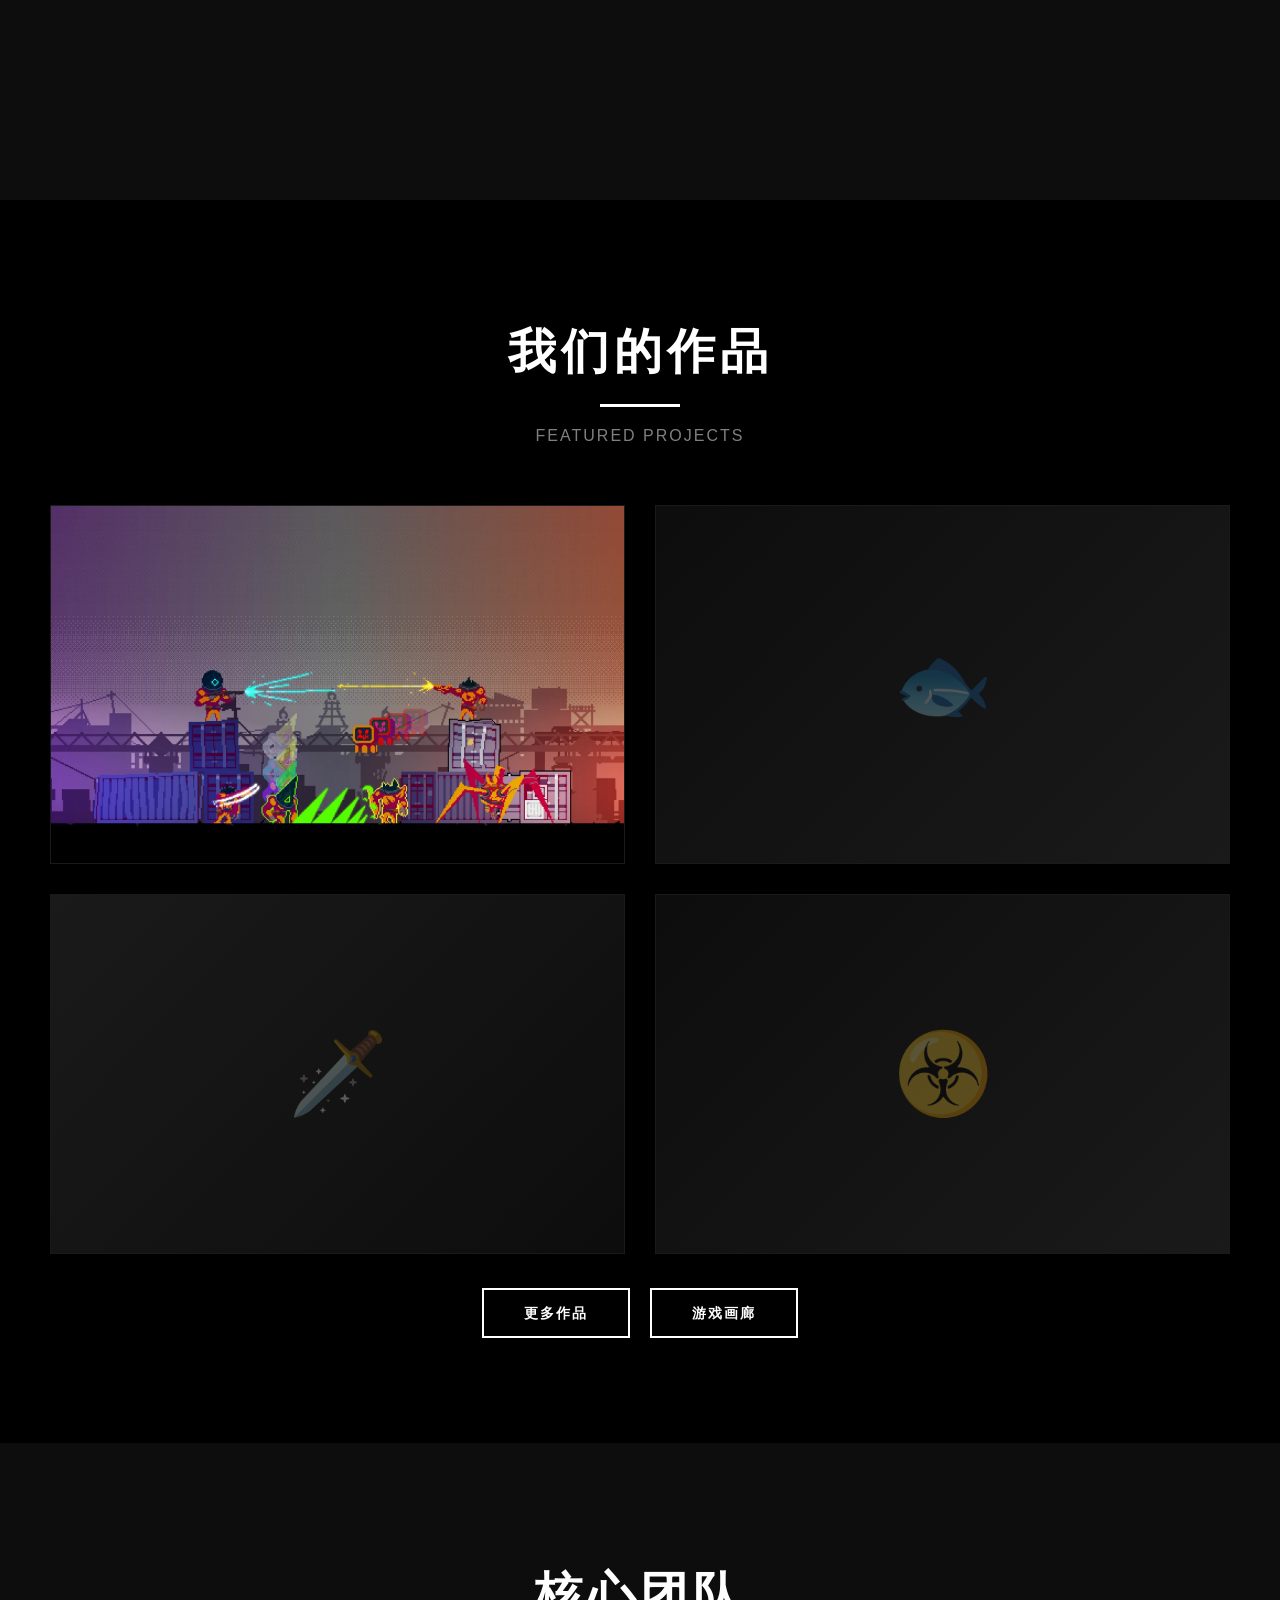
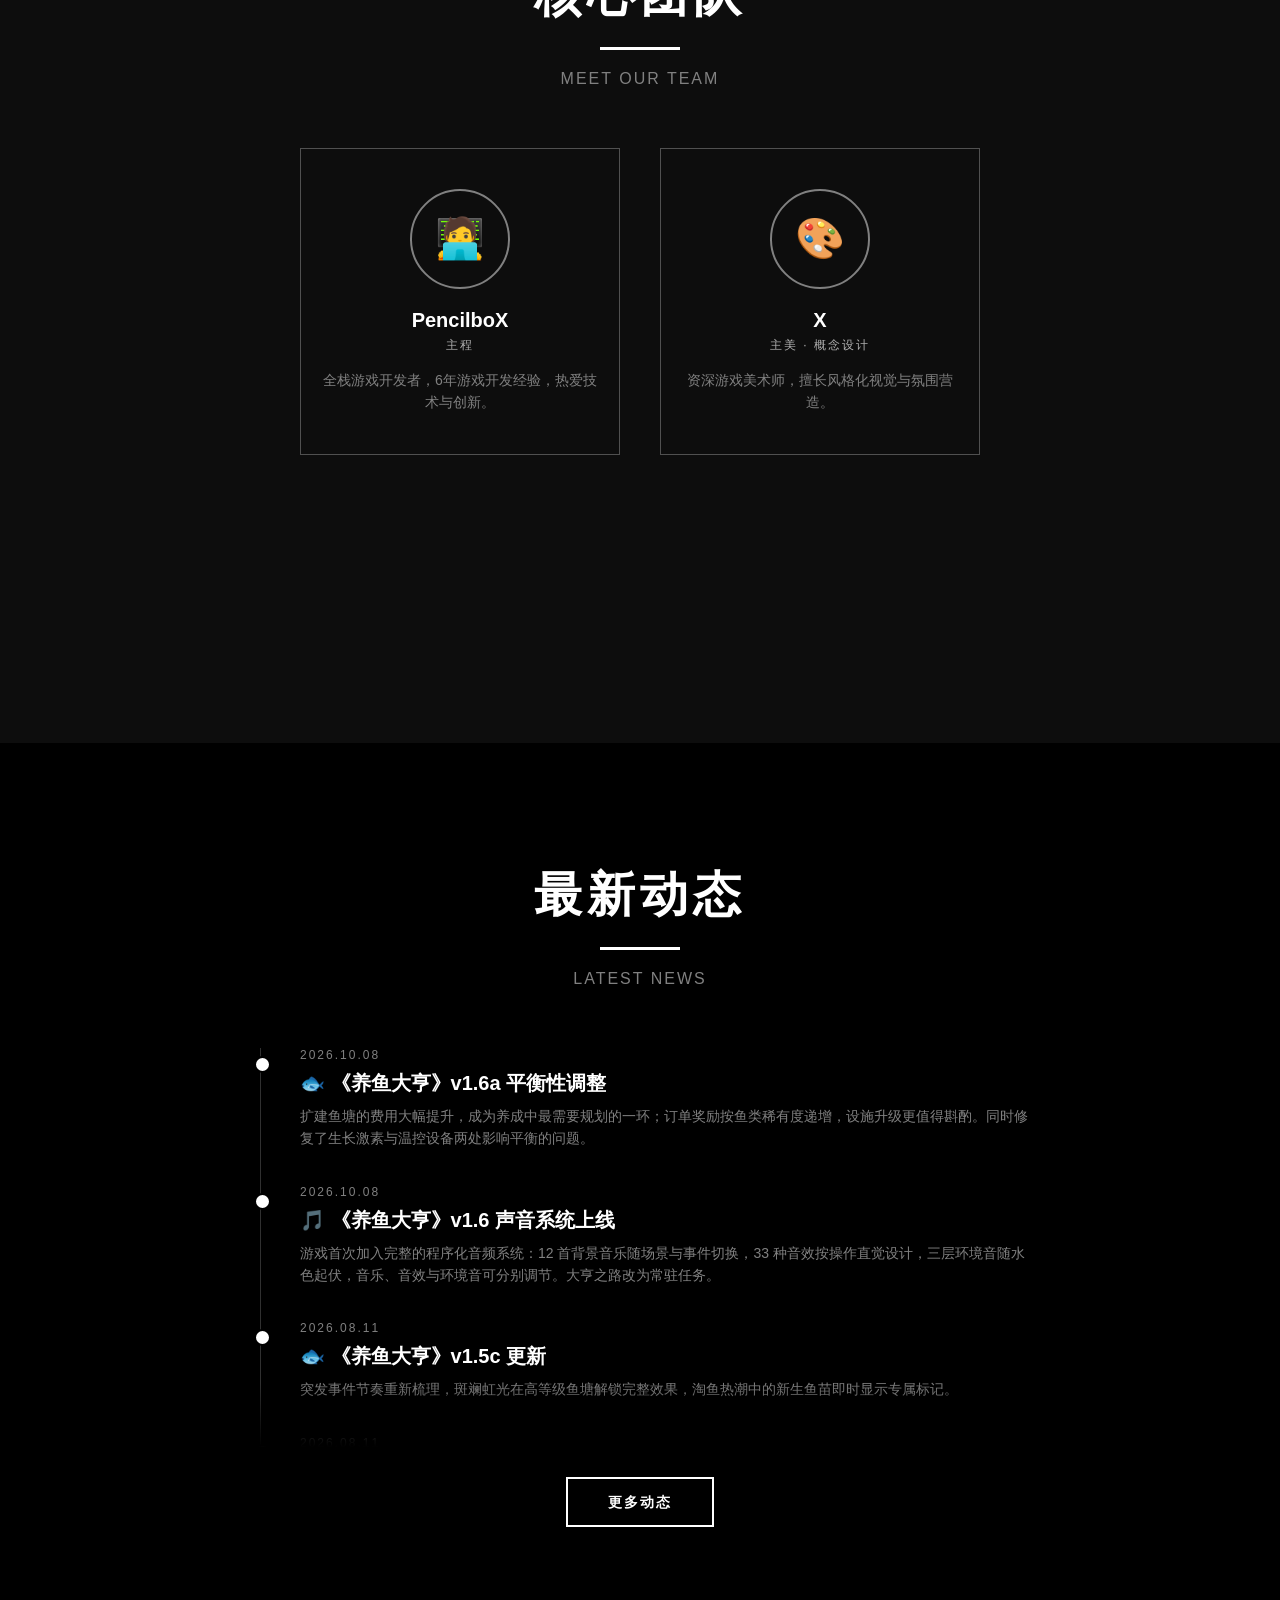
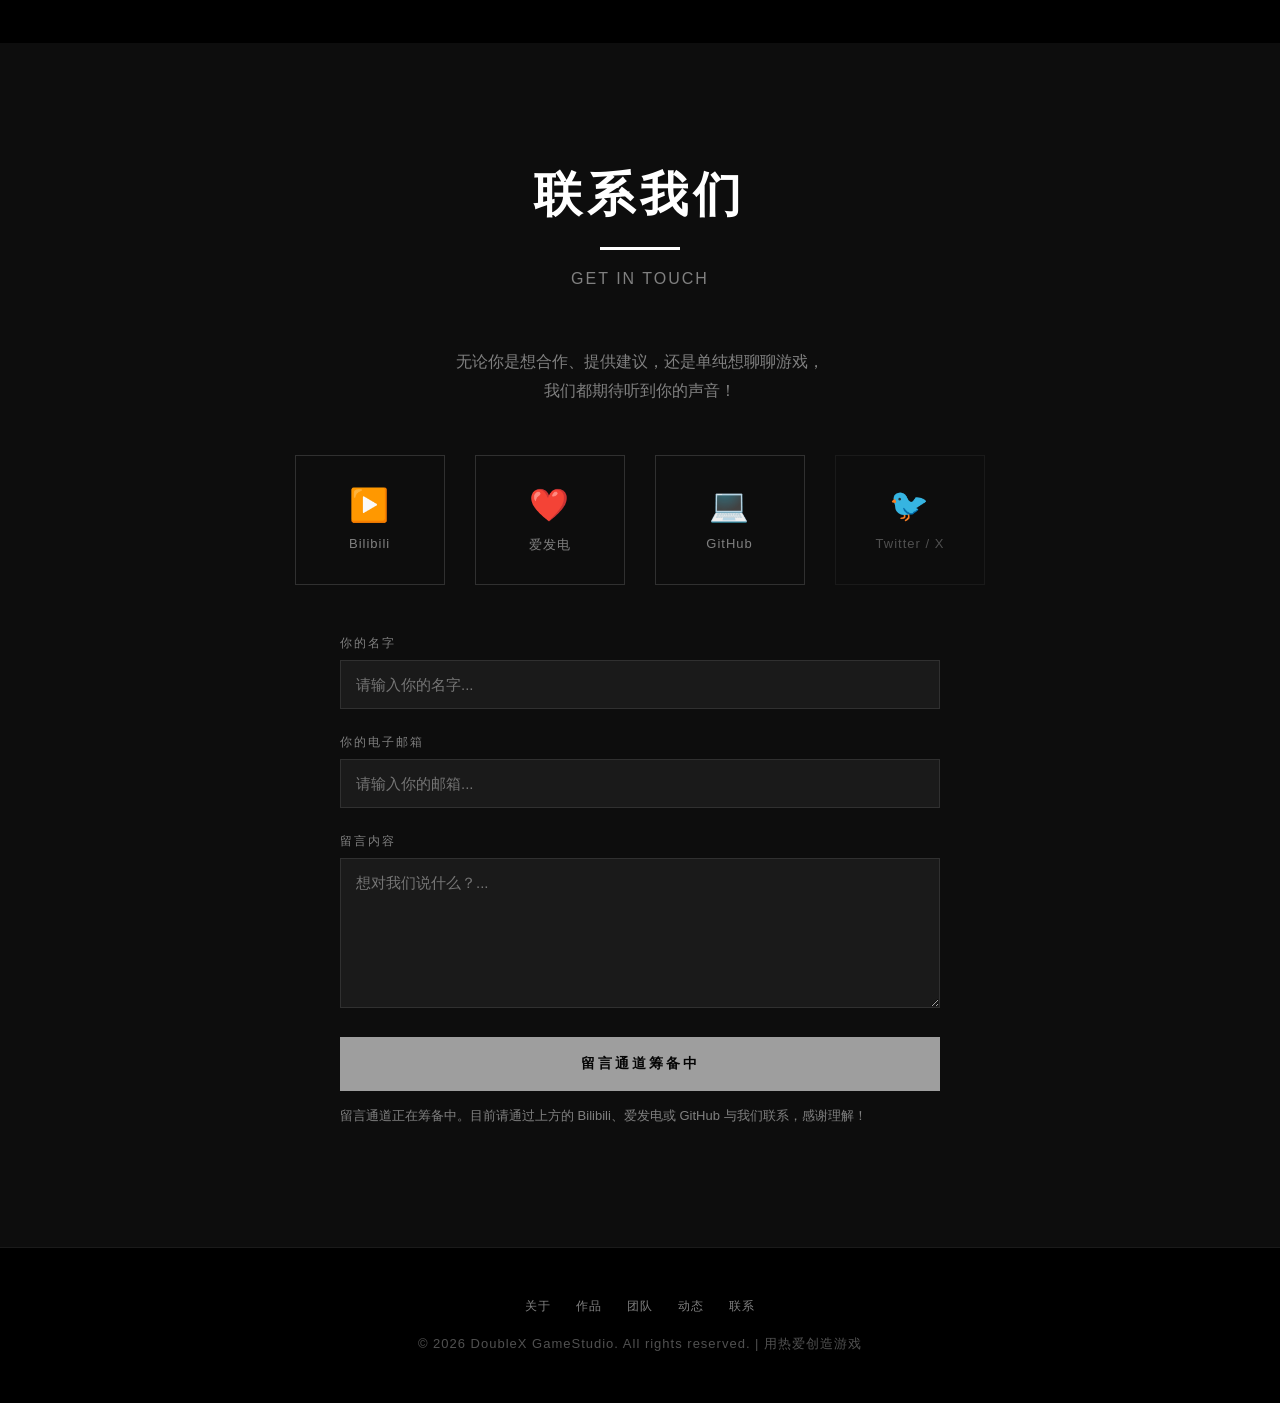
==== commit cceb914a: "修复数个问题，数据分离不再硬改html，养鱼大亨新动态 111" ====
--- a/index.html
+++ b/index.html
@@ -3,8 +3,8 @@
 <head>
     <meta charset="UTF-8">
     <meta name="viewport" content="width=device-width, initial-scale=1.0">
-    <link rel="icon" href="icon/DX_Logo_white.png" type="image/png">
-    <link rel="apple-touch-icon" href="icon/apple-touch-icon.png">
+    <link rel="icon" href="assets/icons/favicon-32.png" type="image/png">
+    <link rel="apple-touch-icon" href="assets/icons/apple-touch-icon.png">
     <title>DoubleX GameStudio | 游戏开发工作室</title>
     <meta name="description" content="DoubleX GameStudio 是成立于 2024 年的独立游戏工作室，专注像素风格与硬核玩法：2D 平台射击《几何》、放置养成《养鱼大亨》，另有《螺旋塔》《异种》开发中。">
     <link rel="canonical" href="https://doublex.top/">
@@ -21,7 +21,7 @@
     <meta name="twitter:title" content="DoubleX GameStudio | 游戏开发工作室">
     <meta name="twitter:description" content="专注像素风格与硬核玩法的独立游戏工作室：《几何》《养鱼大亨》，另有《螺旋塔》《异种》开发中。">
     <meta name="twitter:image" content="https://doublex.top/og-image.jpg">
-    <link rel="stylesheet" href="assets/common.css">
+    <link rel="stylesheet" href="assets/css/main.css">
     <style>
         /* ===== 字体 ===== */
         @font-face {
@@ -563,6 +563,9 @@
             position: relative;
         }
 
+        /* 动态列表底部渐隐。列表不足 MIN_SCROLL 条时由 loader 加 .is-short 关闭，
+           否则会遮住最后一条内容。 */
+        .news-timeline-wrap.is-short::after { display: none; }
         .news-timeline-wrap::after {
             content: '';
             position: absolute;
@@ -967,7 +970,7 @@
       "name": "DoubleX GameStudio",
       "alternateName": "DoubleX",
       "url": "https://doublex.top/",
-      "logo": "https://doublex.top/icon/DX_GameStudio_Logo_white.png",
+      "logo": "https://doublex.top/assets/icons/logo-white.png",
       "foundingDate": "2024",
       "description": "成立于 2024 年的独立游戏开发工作室，专注像素风格与硬核玩法。",
       "sameAs": [
@@ -976,8 +979,8 @@
         "https://github.com/FishShitMan"
       ],
       "makesOffer": [
-        { "@type": "Offer", "itemOffered": { "@type": "VideoGame", "name": "几何", "genre": "平台射击", "gamePlatform": ["PC", "Web"], "url": "https://doublex.top/works/game-detail.html?game=geometry" } },
-        { "@type": "Offer", "itemOffered": { "@type": "VideoGame", "name": "养鱼大亨", "genre": "放置养成", "gamePlatform": ["Web"], "url": "https://doublex.top/works/game-detail.html?game=fishfarm" } }
+        { "@type": "Offer", "itemOffered": { "@type": "VideoGame", "name": "几何", "genre": "平台射击", "gamePlatform": ["PC", "Web"], "url": "https://doublex.top/games/detail.html?game=geometry" } },
+        { "@type": "Offer", "itemOffered": { "@type": "VideoGame", "name": "养鱼大亨", "genre": "放置养成", "gamePlatform": ["Web"], "url": "https://doublex.top/games/detail.html?game=fishfarm" } }
       ]
     }
     </script>
@@ -1070,60 +1073,49 @@
     <section class="projects" id="projects">
         <h2 class="section-title reveal">我们的作品</h2>
         <p class="section-subtitle reveal" style="transition-delay: 0.1s;">FEATURED PROJECTS</p>
-        <div class="projects-grid">
-            <div class="project-card reveal-scale" data-game="geometry">
-                <div class="project-bg" style="padding:0; overflow:hidden;">
-                    <picture>
-                        <source srcset="works/images/art/GEOMETRY/《几何》宣传图_1.webp" type="image/webp">
-                        <img src="works/images/art/GEOMETRY/《几何》宣传图_1.png" alt="《几何》宣传图" width="1920" height="1080" loading="lazy" decoding="async" style="width:100%; height:100%; object-fit:cover;">
-                    </picture>
-                </div>
+        <div class="projects-grid" id="projectsGrid">
+            <!-- 卡片内容来自 assets/data/siteslots.json（由 assets/js/loader.js 渲染）。
+                 下面是 HTML 内置默认内容：数据不可用时页面照常显示，不会空白。 -->
+            <div class="project-card reveal-scale">
+                <div class="project-bg"><span class="icon">✦</span></div>
                 <div class="project-overlay">
-                    <h3>几何</h3>
-                    <p>像素科幻 2D 平台射击</p>
-                    <span class="tag">像素 · 平台射击</span>
-                    <a class="nav-link" href="works/game-detail.html?game=geometry">游戏详情</a>
+                    <h3>待开发项目</h3>
+                    <p>这是一个等待开发中的游戏项目哦</p>
+                    <span class="tag">暂无 · 暂无</span>
+                    <span class="nav-link disabled" aria-disabled="true">即将推出</span>
                 </div>
             </div>
-            <div class="project-card reveal-scale" style="transition-delay: 0.1s;" data-game="fishfarm">
-                <div class="project-bg" style="position:relative; overflow:hidden;">
-                    <div style="position:absolute; inset:0; display:flex; align-items:center; justify-content:center;">
-                        <span class="icon">🐟</span>
-                    </div>
-                </div>
+            <div class="project-card reveal-scale" style="transition-delay: 0.1s;">
+                <div class="project-bg"><span class="icon">✦</span></div>
                 <div class="project-overlay">
-                    <h3>养鱼大亨</h3>
-                    <p>放置养成 · 鱼类收集模拟</p>
-                    <span class="tag">养成 · 模拟</span>
-                    <a class="nav-link" href="works/game-detail.html?game=fishfarm">游戏详情</a>
+                    <h3>待开发项目</h3>
+                    <p>这是一个等待开发中的游戏项目哦</p>
+                    <span class="tag">暂无 · 暂无</span>
+                    <span class="nav-link disabled" aria-disabled="true">即将推出</span>
                 </div>
             </div>
-            <div class="project-card reveal-scale" style="transition-delay: 0.2s;" data-game="lost-dynasty">
-                <div class="project-bg">
-                    <span class="icon">🗡️</span>
-                </div>
+            <div class="project-card reveal-scale" style="transition-delay: 0.2s;">
+                <div class="project-bg"><span class="icon">✦</span></div>
                 <div class="project-overlay">
-                    <h3>螺旋塔</h3>
-                    <p>卡通风格 轻度肉鸽 地牢探险</p>
-                    <span class="tag">像素 · Rogue-like</span>
-                    <span class="nav-link disabled" aria-disabled="true" title="《螺旋塔》仍在开发中，暂无详情页">即将推出</span>
+                    <h3>待开发项目</h3>
+                    <p>这是一个等待开发中的游戏项目哦</p>
+                    <span class="tag">暂无 · 暂无</span>
+                    <span class="nav-link disabled" aria-disabled="true">即将推出</span>
                 </div>
             </div>
-            <div class="project-card reveal-scale" style="transition-delay: 0.3s;" data-game="dreamweaver">
-                <div class="project-bg">
-                    <span class="icon">☣️</span>
-                </div>
+            <div class="project-card reveal-scale" style="transition-delay: 0.3s;">
+                <div class="project-bg"><span class="icon">✦</span></div>
                 <div class="project-overlay">
-                    <h3>异种</h3>
-                    <p>像素风格 动作游戏 多主角多视角</p>
-                    <span class="tag">动作 · 角色扮演</span>
-                    <span class="nav-link disabled" aria-disabled="true" title="《异种》仍在开发中，暂无详情页">即将推出</span>
+                    <h3>待开发项目</h3>
+                    <p>这是一个等待开发中的游戏项目哦</p>
+                    <span class="tag">暂无 · 暂无</span>
+                    <span class="nav-link disabled" aria-disabled="true">即将推出</span>
                 </div>
             </div>
         </div>
-        <div class="projects-more reveal" style="text-align: center; margin-top: 50px;">
-            <a href="works/showcase.html" class="btn btn-outline" style="margin-right: 15px;">更多作品</a>
-            <a href="works/index.html" class="btn btn-outline">游戏画廊</a>
+<div class="projects-more reveal" style="text-align: center; margin-top: 50px;">
+            <a href="pages/showcase.html" class="btn btn-outline" style="margin-right: 15px;">更多作品</a>
+            <a href="pages/gallery.html" class="btn btn-outline">游戏画廊</a>
         </div>
     </section>
 
@@ -1152,53 +1144,27 @@
         <h2 class="section-title reveal">最新动态</h2>
         <p class="section-subtitle reveal" style="transition-delay: 0.1s;">LATEST NEWS</p>
         <div class="news-timeline-wrap">
-            <div class="news-timeline">
+            <div class="news-timeline" id="newsList">
+                <!-- 动态内容来自 assets/data/news/*.json（由 assets/js/loader.js 渲染）。
+                     下面是 HTML 内置默认条目：数据不可用时页面照常显示。 -->
                 <div class="news-item reveal-left">
-                    <div class="news-date">2026.08.10</div>
-                    <h3>🐟 《养鱼大亨》v1.5 内容更新</h3>
-                    <p>大亨之路全新升级，里程碑更加丰富，成长路径更加清晰。修复了大量影响游戏体验的问题，消耗品操作与鱼塘生态互动更加稳定流畅。</p>
+                    <div class="news-date">—</div>
+                    <h3>🎮 更多动态即将公布</h3>
+                    <p>开发进展正在整理中，敬请期待。</p>
                 </div>
-                <div class="news-item reveal-left" style="transition-delay: 0.05s;">
-                    <div class="news-date">2026.07.17</div>
-                    <h3>🐟 《养鱼大亨》v1.4 内容更新</h3>
-                    <p>日常任务可以自动刷新，完成任务时能看到更加醒目的特效反馈，鱼塘生态更加平衡，整体体验更顺滑。</p>
-                </div>
-                <div class="news-item reveal-left" style="transition-delay: 0.1s;">
-                    <div class="news-date">2026.07.16</div>
-                    <h3>🐟 《养鱼大亨》v1.3 内容更新</h3>
-                    <p>新增大量专属任务，关闭网页后进度也不会丢失。新玩家前 1 分钟不会遇到突发情况，前 3 分钟好运更多，轻松起步。</p>
-                </div>
-                <div class="news-item reveal-left" style="transition-delay: 0.15s;">
-                    <div class="news-date">2026.07.12</div>
-                    <h3>🐟 《养鱼大亨》v1.2 内容更新</h3>
-                    <p>超级赤潮事件来袭！电鳗与灯笼鱼全新登场，鱼类价格全面调整，从入门到远古存在的成长路径更加清晰。</p>
-                </div>
-                <div class="news-item reveal-left" style="transition-delay: 0.2s;">
-                    <div class="news-date">2026.07.09</div>
-                    <h3>🐟 《养鱼大亨》v1.1 优化更新</h3>
-                    <p>鱼儿游动更加自然顺滑，游戏稳定性大幅提升，只管享受养鱼的乐趣就好。</p>
-                </div>
-                <div class="news-item reveal-left" style="transition-delay: 0.25s;">
-                    <div class="news-date">2026.06.15</div>
-                    <h3>🎮 《几何》demo初步成型</h3>
-                    <p>模板房间、大量武器已开发完成，通过通道连接形成独立完整的关卡地图，每次游玩都将获得全新体验。</p>
-                </div>
-                <div class="news-item reveal-left" style="transition-delay: 0.3s;">
-                    <div class="news-date">2026.04.01</div>
-                    <h3>⚙️ 《几何》核心玩法原型确立</h3>
-                    <p>以 Godot Engine 驱动的 2D 横板平台射击玩法原型通过内部测试，"有得必有失"核心机制成为玩法重心。</p>
-                </div>
+
             </div>
         </div>
+
         <div class="news-more reveal" style="text-align: center; margin-top: 30px;">
-            <a href="works/news.html" class="btn btn-outline">更多动态</a>
+            <a href="pages/news.html" class="btn btn-outline">更多动态</a>
         </div>
     </section>
 
     <!-- ===== CONTACT 区域 ===== -->
     <section class="contact" id="contact">
         <h2 class="section-title reveal">联系我们</h2>
-        <p class="section-subtitle reveal" style="transition-delay: 0.1s;">GET IN TOUCH</p>
+        <p class="section-subtitle reveal" style="transition-delay: 0.30s;">GET IN TOUCH</p>
         <div class="contact-container">
             <p class="reveal">
                 无论你是想合作、提供建议，还是单纯想聊聊游戏，<br>
@@ -1257,7 +1223,8 @@
     <button class="back-to-top" id="backToTop" title="回到顶部">&#9650;</button>
 
     <!-- ===== 公共脚本 ===== -->
-    <script src="assets/common.js"></script>
+    <script src="assets/js/loader.js"></script>
+    <script src="assets/js/main.js"></script>
 
     <!-- ===== 页面独有脚本 ===== -->
     <script>
--- a/assets/css/main.css
+++ b/assets/css/main.css
@@ -0,0 +1,455 @@
+/* ===================================================================
+   DoubleX GameStudio - Common Styles
+   =================================================================== */
+
+/* ===== 全局重置 & 基础样式 ===== */
+* {
+    margin: 0;
+    padding: 0;
+    box-sizing: border-box;
+}
+
+:root {
+    --black: #000000;
+    --white: #ffffff;
+    --gray-100: #f5f5f5;
+    --gray-200: #e0e0e0;
+    --gray-300: #b0b0b0;
+    --gray-400: #808080;
+    --gray-500: #505050;
+    --gray-600: #303030;
+    --gray-700: #1a1a1a;
+    --gray-800: #0d0d0d;
+}
+
+html {
+    scroll-behavior: smooth;
+}
+
+body {
+    font-family: 'Segoe UI', 'PingFang SC', 'Microsoft YaHei', sans-serif;
+    background: var(--black);
+    color: var(--white);
+    overflow-x: hidden;
+    overflow-x: clip;
+}
+
+/* ===== 自定义光标 ===== */
+.cursor-dot {
+    position: fixed;
+    width: 20px;
+    height: 20px;
+    background: #ffffff;
+    border-radius: 50%;
+    pointer-events: none;
+    z-index: 99999;
+    box-shadow: 0 0 25px #ffffff,
+                0 0 50px rgba(255, 255, 255, 0.7),
+                0 0 80px rgba(255, 255, 255, 0.4);
+    transform: translate(-50%, -50%);
+}
+
+.cursor-ring {
+    position: fixed;
+    width: 60px;
+    height: 60px;
+    border: 2.5px solid var(--white);
+    border-radius: 50%;
+    pointer-events: none;
+    z-index: 99998;
+    transform: translate(-50%, -50%);
+    box-shadow: 0 0 15px rgba(255, 255, 255, 0.5),
+                inset 0 0 15px rgba(255, 255, 255, 0.08);
+    transition: width 0.2s ease, height 0.2s ease, border-color 0.2s ease, background 0.2s ease;
+}
+
+.cursor-ring.active {
+    width: 80px;
+    height: 80px;
+    background: rgba(255, 255, 255, 0.1);
+    border-color: var(--gray-100);
+    box-shadow: 0 0 30px rgba(255, 255, 255, 0.6),
+                inset 0 0 25px rgba(255, 255, 255, 0.08);
+}
+
+/* 点击波纹效果 */
+.cursor-ripple {
+    position: fixed;
+    width: 20px;
+    height: 20px;
+    border: 1.5px solid var(--white);
+    border-radius: 50%;
+    pointer-events: none;
+    z-index: 99997;
+    transform: translate(-50%, -50%);
+    animation: rippleOut 0.7s ease-out forwards;
+}
+
+@keyframes rippleOut {
+    0% {
+        width: 20px;
+        height: 20px;
+        opacity: 1;
+    }
+    100% {
+        width: 120px;
+        height: 120px;
+        opacity: 0;
+    }
+}
+
+/* ===== 粒子背景 Canvas ===== */
+#particle-canvas {
+    position: fixed;
+    top: 0;
+    left: 0;
+    width: 100%;
+    height: 100%;
+    z-index: 0;
+    pointer-events: none;
+}
+
+/* ===== 导航栏 ===== */
+.navbar {
+    position: fixed;
+    top: 0;
+    left: 0;
+    width: 100%;
+    padding: 20px 50px;
+    display: flex;
+    justify-content: space-between;
+    align-items: center;
+    z-index: 1000;
+    transition: all 0.4s ease;
+    background: transparent;
+}
+
+.navbar.scrolled {
+    background: rgba(0, 0, 0, 0.9);
+    backdrop-filter: blur(20px);
+    padding: 15px 50px;
+    border-bottom: 1px solid rgba(255, 255, 255, 0.05);
+}
+
+.logo {
+    font-size: 28px;
+    font-weight: 900;
+    letter-spacing: 3px;
+    text-transform: uppercase;
+    color: var(--white);
+    text-decoration: none;
+}
+
+.logo .highlight-x {
+    color: var(--gray-100);
+    font-size: 34px;
+    font-weight: 900;
+    text-shadow: 0 0 20px rgba(255, 255, 255, 0.3);
+}
+
+.nav-links {
+    display: flex;
+    list-style: none;
+    gap: 35px;
+}
+
+.nav-links a {
+    color: var(--white);
+    text-decoration: none;
+    font-size: 14px;
+    font-weight: 500;
+    letter-spacing: 1px;
+    text-transform: uppercase;
+    transition: all 0.3s ease;
+    position: relative;
+    padding: 5px 0;
+}
+
+.nav-links a::after {
+    content: '';
+    position: absolute;
+    bottom: 0;
+    left: 0;
+    width: 0;
+    height: 2px;
+    background: var(--white);
+    transition: width 0.3s ease;
+}
+
+.nav-links a:hover {
+    color: var(--white);
+}
+
+.nav-links a:hover::after {
+    width: 100%;
+}
+
+/* works/game-detail 页面中的导航链接稍微不同（灰色，active态白色）*/
+.nav-links a.gray-link {
+    color: var(--gray-300);
+}
+
+.nav-links a.gray-link:hover,
+.nav-links a.gray-link.active {
+    color: var(--white);
+}
+
+.nav-links a.gray-link:hover::after,
+.nav-links a.gray-link.active::after {
+    width: 100%;
+}
+
+.menu-toggle {
+    display: none;
+    flex-direction: column;
+    cursor: pointer;
+    gap: 6px;
+}
+
+.menu-toggle span {
+    width: 28px;
+    height: 2px;
+    background: var(--white);
+    transition: all 0.3s ease;
+}
+
+.menu-toggle.active span:nth-child(1) {
+    transform: rotate(45deg) translate(6px, 6px);
+}
+
+.menu-toggle.active span:nth-child(2) {
+    opacity: 0;
+}
+
+.menu-toggle.active span:nth-child(3) {
+    transform: rotate(-45deg) translate(6px, -6px);
+}
+
+/* ===== 回到顶部按钮 ===== */
+.back-to-top {
+    position: fixed;
+    bottom: 40px;
+    right: 40px;
+    width: 48px;
+    height: 48px;
+    background: transparent;
+    border: 2px solid var(--gray-600);
+    color: var(--white);
+    font-size: 20px;
+    cursor: pointer;
+    z-index: 5000;
+    display: flex;
+    align-items: center;
+    justify-content: center;
+    opacity: 0;
+    transform: translateY(20px);
+    pointer-events: none;
+    transition: all 0.4s ease;
+}
+
+.back-to-top.visible {
+    opacity: 1;
+    transform: translateY(0);
+    pointer-events: auto;
+}
+
+.back-to-top:hover {
+    border-color: var(--white);
+    background: var(--white);
+    color: var(--black);
+    transform: translateY(-4px);
+    box-shadow: 0 0 25px rgba(255, 255, 255, 0.3);
+}
+
+.back-to-top:active {
+    transform: translateY(-2px);
+}
+
+/* ===== Footer ===== */
+.footer {
+    text-align: center;
+    padding: 50px;
+    border-top: 1px solid var(--gray-700);
+    background: var(--black);
+    position: relative;
+    z-index: 1;
+}
+
+.footer p {
+    color: var(--gray-500);
+    font-size: 13px;
+    letter-spacing: 1px;
+}
+
+.footer .footer-links {
+    display: flex;
+    justify-content: center;
+    gap: 25px;
+    margin-bottom: 20px;
+}
+
+.footer .footer-links a {
+    color: var(--gray-400);
+    text-decoration: none;
+    font-size: 12px;
+    letter-spacing: 1px;
+    text-transform: uppercase;
+    transition: color 0.3s ease;
+}
+
+.footer .footer-links a:hover {
+    color: var(--white);
+}
+
+/* ===== 滚动动画 ===== */
+.reveal {
+    opacity: 0;
+    transform: translateY(60px);
+    transition: all 0.8s ease;
+}
+
+.reveal.visible {
+    opacity: 1;
+    transform: translateY(0);
+}
+
+.reveal-left {
+    opacity: 0;
+    transform: translateX(-60px);
+    transition: all 0.8s ease;
+}
+
+.reveal-left.visible {
+    opacity: 1;
+    transform: translateX(0);
+}
+
+.reveal-right {
+    opacity: 0;
+    transform: translateX(60px);
+    transition: all 0.8s ease;
+}
+
+.reveal-right.visible {
+    opacity: 1;
+    transform: translateX(0);
+}
+
+.reveal-up {
+    opacity: 0;
+    transform: translateY(40px);
+    transition: all 0.6s ease;
+}
+
+.reveal-up.visible {
+    opacity: 1;
+    transform: translateY(0);
+}
+
+.reveal-scale {
+    opacity: 0;
+    transform: scale(0.8);
+    transition: all 0.8s ease;
+}
+
+.reveal-scale.visible {
+    opacity: 1;
+    transform: scale(1);
+}
+
+/* ===== 关键帧动画 ===== */
+@keyframes fadeInLeft {
+    from { opacity: 0; transform: translateX(-60px); }
+    to { opacity: 1; transform: translateX(0); }
+}
+
+@keyframes fadeInUp {
+    from { opacity: 0; transform: translateY(40px); }
+    to { opacity: 1; transform: translateY(0); }
+}
+
+@keyframes fadeInDown {
+    from { opacity: 0; transform: translateY(-40px); }
+    to { opacity: 1; transform: translateY(0); }
+}
+
+/* ===== 响应式 - 公共 ===== */
+@media (max-width: 768px) {
+    .navbar {
+        padding: 15px 25px;
+        background: rgba(0, 0, 0, 0.75);
+    }
+
+    .nav-links {
+        display: flex;
+        position: absolute;
+        top: 100%;
+        left: 0;
+        width: 100%;
+        background: rgba(0, 0, 0, 0.98);
+        flex-direction: column;
+        padding: 30px;
+        gap: 25px;
+        border-bottom: 1px solid var(--gray-700);
+        visibility: hidden;
+        opacity: 0;
+        transform: translateY(-10px);
+        transition: opacity 0.3s, transform 0.3s, visibility 0s 0.3s;
+    }
+
+    .nav-links.active {
+        visibility: visible;
+        opacity: 1;
+        transform: translateY(0);
+        transition: opacity 0.3s, transform 0.3s, visibility 0s 0s;
+    }
+
+    .menu-toggle {
+        display: flex;
+    }
+
+    body {
+        cursor: auto;
+        min-height: 100vh;
+        min-height: 100dvh;
+    }
+
+    .cursor-dot,
+    .cursor-ring,
+    .cursor-ripple {
+        display: none !important;
+    }
+
+    #particle-canvas {
+        min-width: 100%;
+        min-height: 100vh;
+        min-height: 100dvh;
+    }
+}
+
+/* ===== 画廊空槽位（数据缺失或槽位未填时的默认外观） ===== */
+.item-image.item-empty {
+    display: flex;
+    align-items: center;
+    justify-content: center;
+    width: 100%;
+    aspect-ratio: 16 / 9;
+    background: var(--gray-800);
+    border: 1px dashed var(--gray-600);
+    color: var(--gray-500);
+    font-size: 28px;
+}
+
+/* ===== 详情页空状态（数据缺失时的默认外观） ===== */
+.screenshot-item.screenshot-empty {
+    display: flex;
+    align-items: center;
+    justify-content: center;
+    width: 100%;
+    aspect-ratio: 16 / 9;
+    background: var(--gray-800);
+    border: 1px dashed var(--gray-600);
+    color: var(--gray-500);
+    font-size: 14px;
+    letter-spacing: 2px;
+}
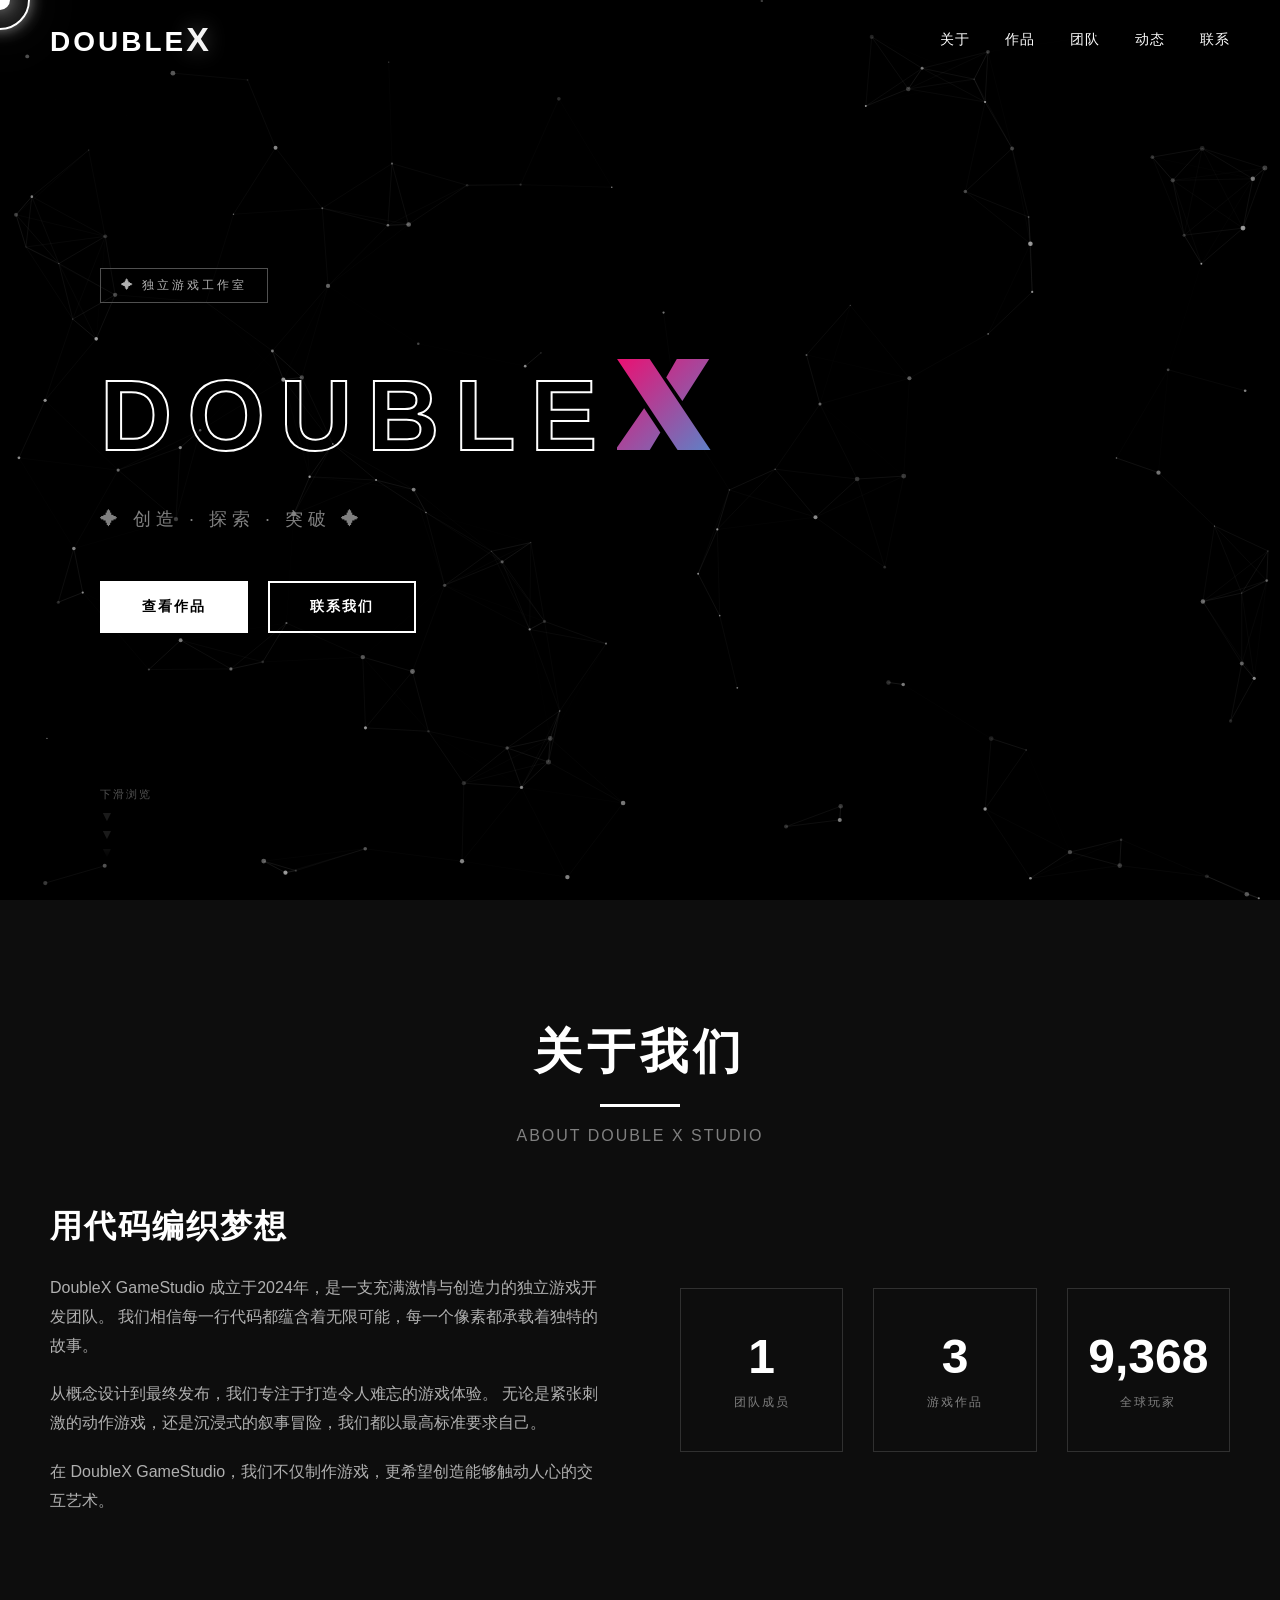
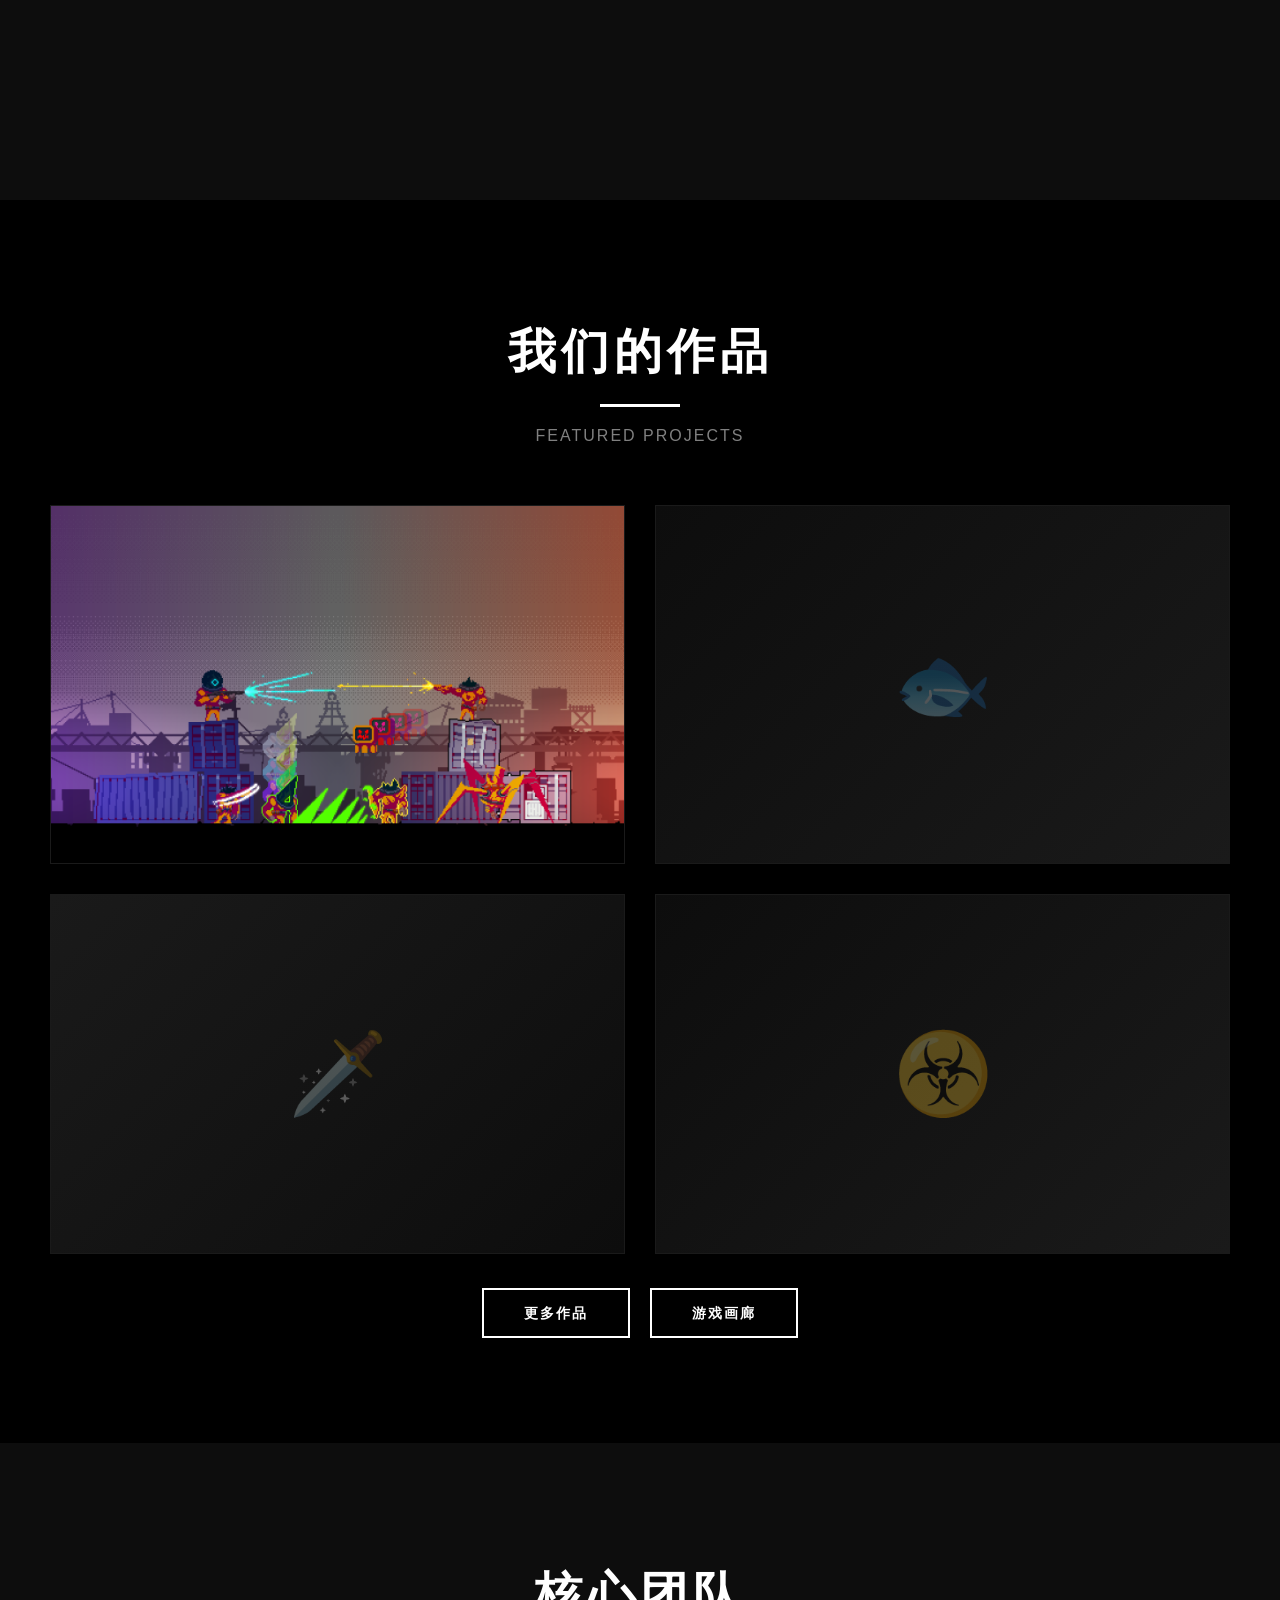
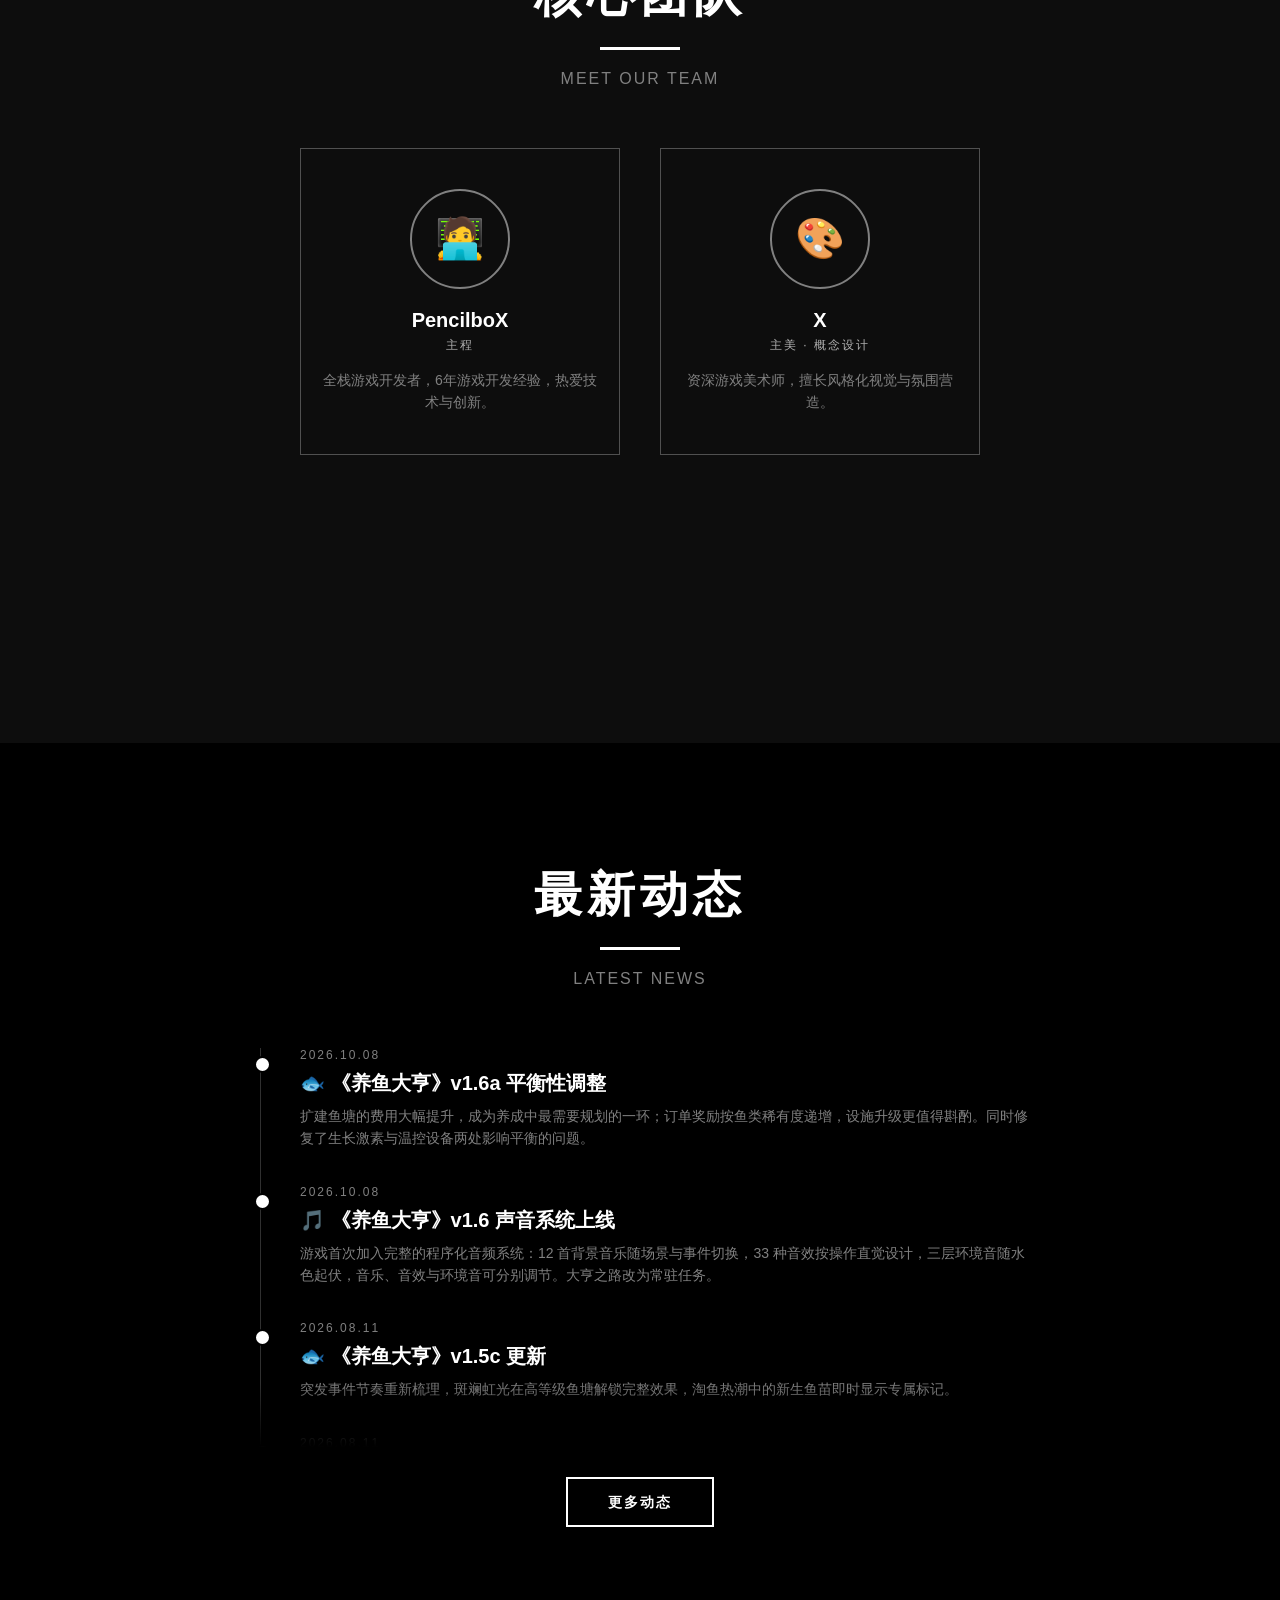
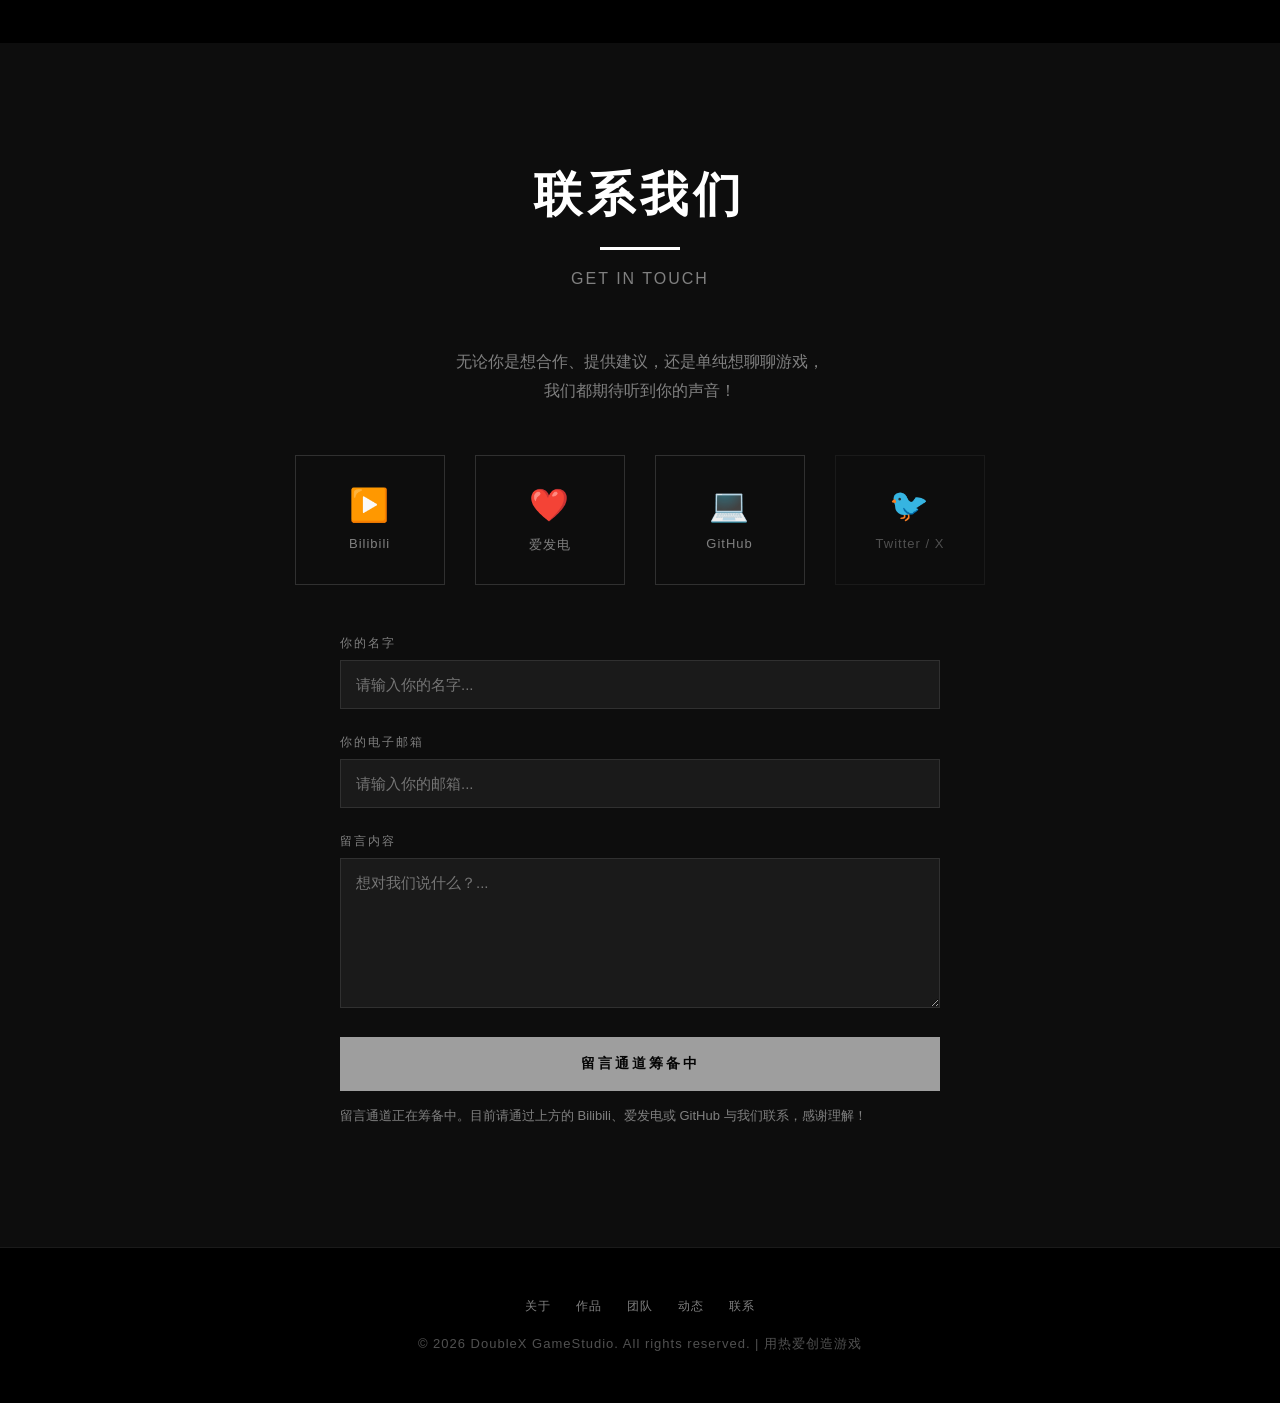
==== commit 0fe97525: "网站架构优化，图片质量优化 11" ====
--- a/index.html
+++ b/index.html
@@ -348,16 +348,19 @@
             opacity: 0.3;
         }
 
-        /* 图片卡片：让 <picture> 撑满容器（.project-bg 是 flex 容器且 align-items:center，
-           若不强制拉伸，<picture> 会按内容高度收缩，导致图片上下出现黑边） */
-        .project-card .project-bg picture {
+        /* 图片卡片：让图片撑满容器（.project-bg 是 flex 容器且 align-items:center，
+           若不强制拉伸，容器会按内容高度收缩，导致图片上下出现黑边）。
+           同时覆盖两种写法：带 <picture> 的，以及加载器直接注入的裸 <img>。 */
+        .project-card .project-bg picture,
+        .project-card .project-bg > img {
             display: block;
             width: 100%;
             height: 100%;
             align-self: stretch;
         }
 
-        .project-card .project-bg picture img {
+        .project-card .project-bg picture img,
+        .project-card .project-bg > img {
             width: 100%;
             height: 100%;
             object-fit: cover;
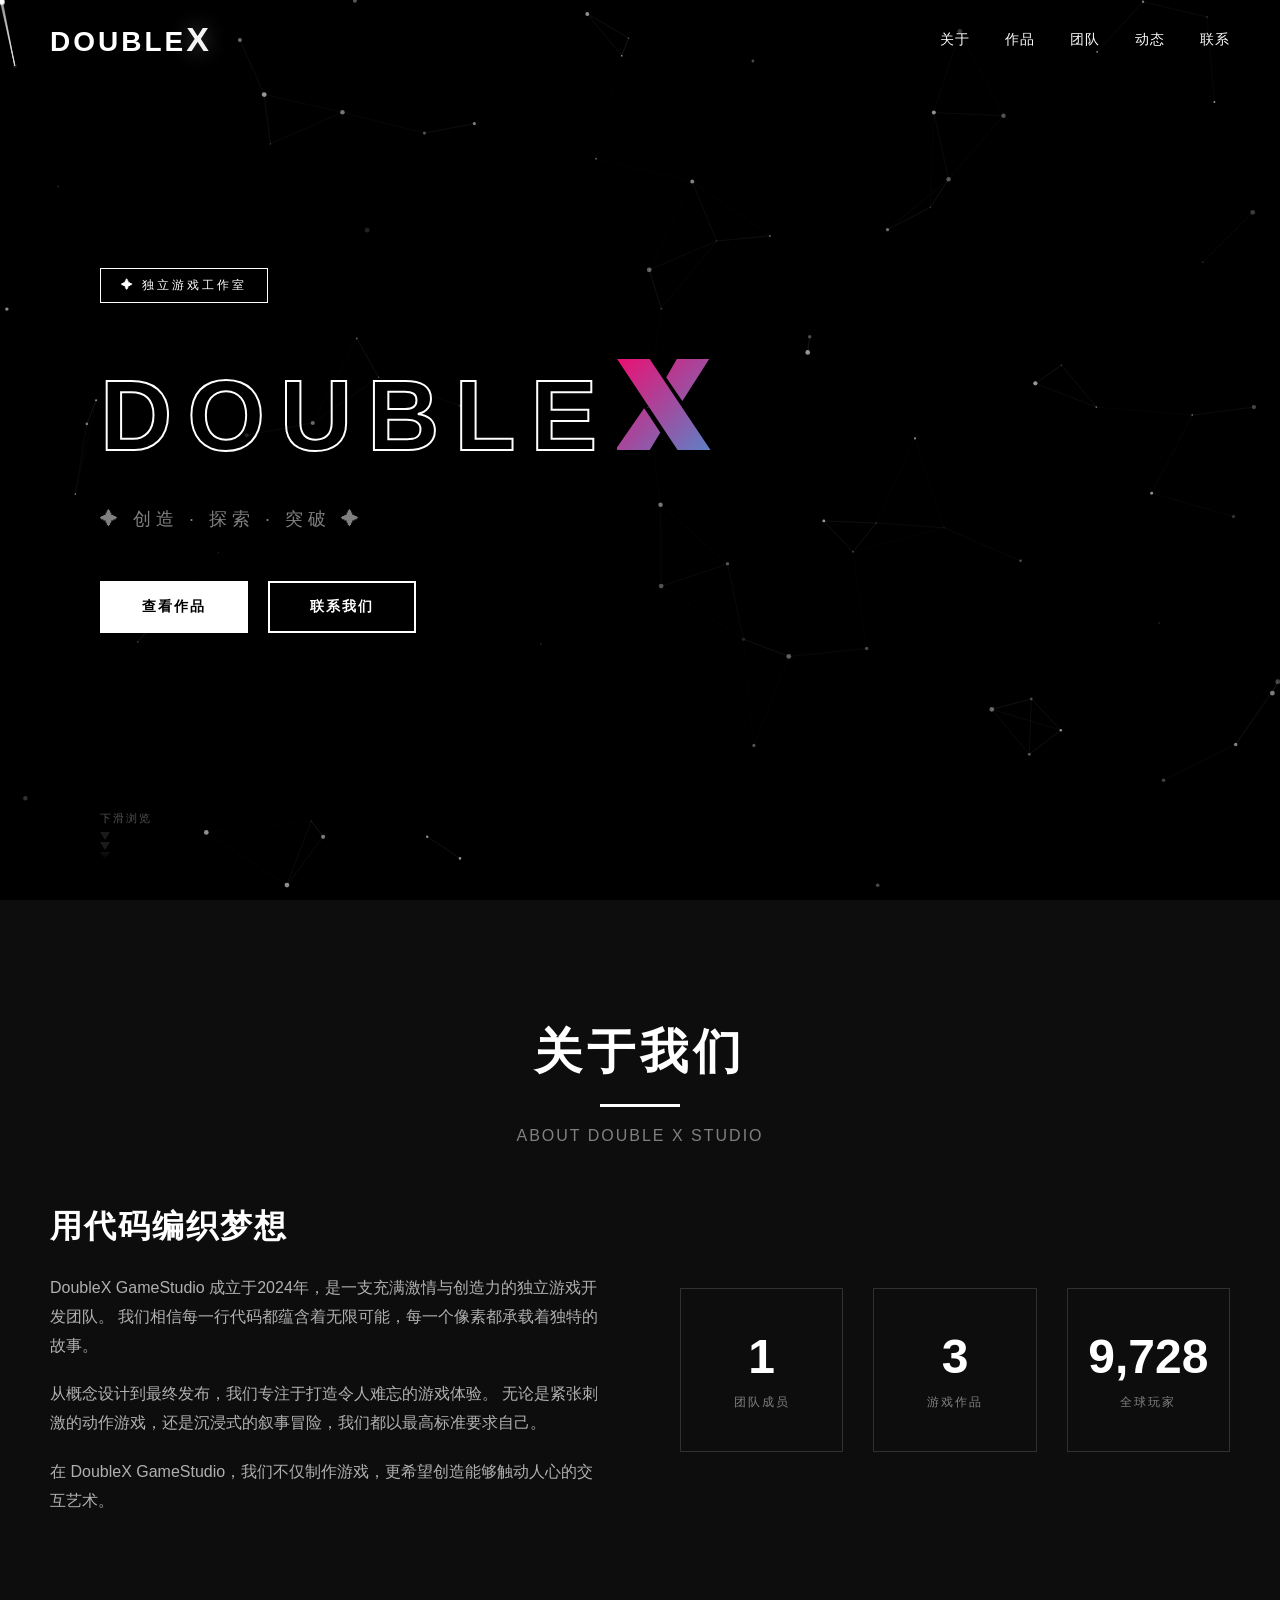
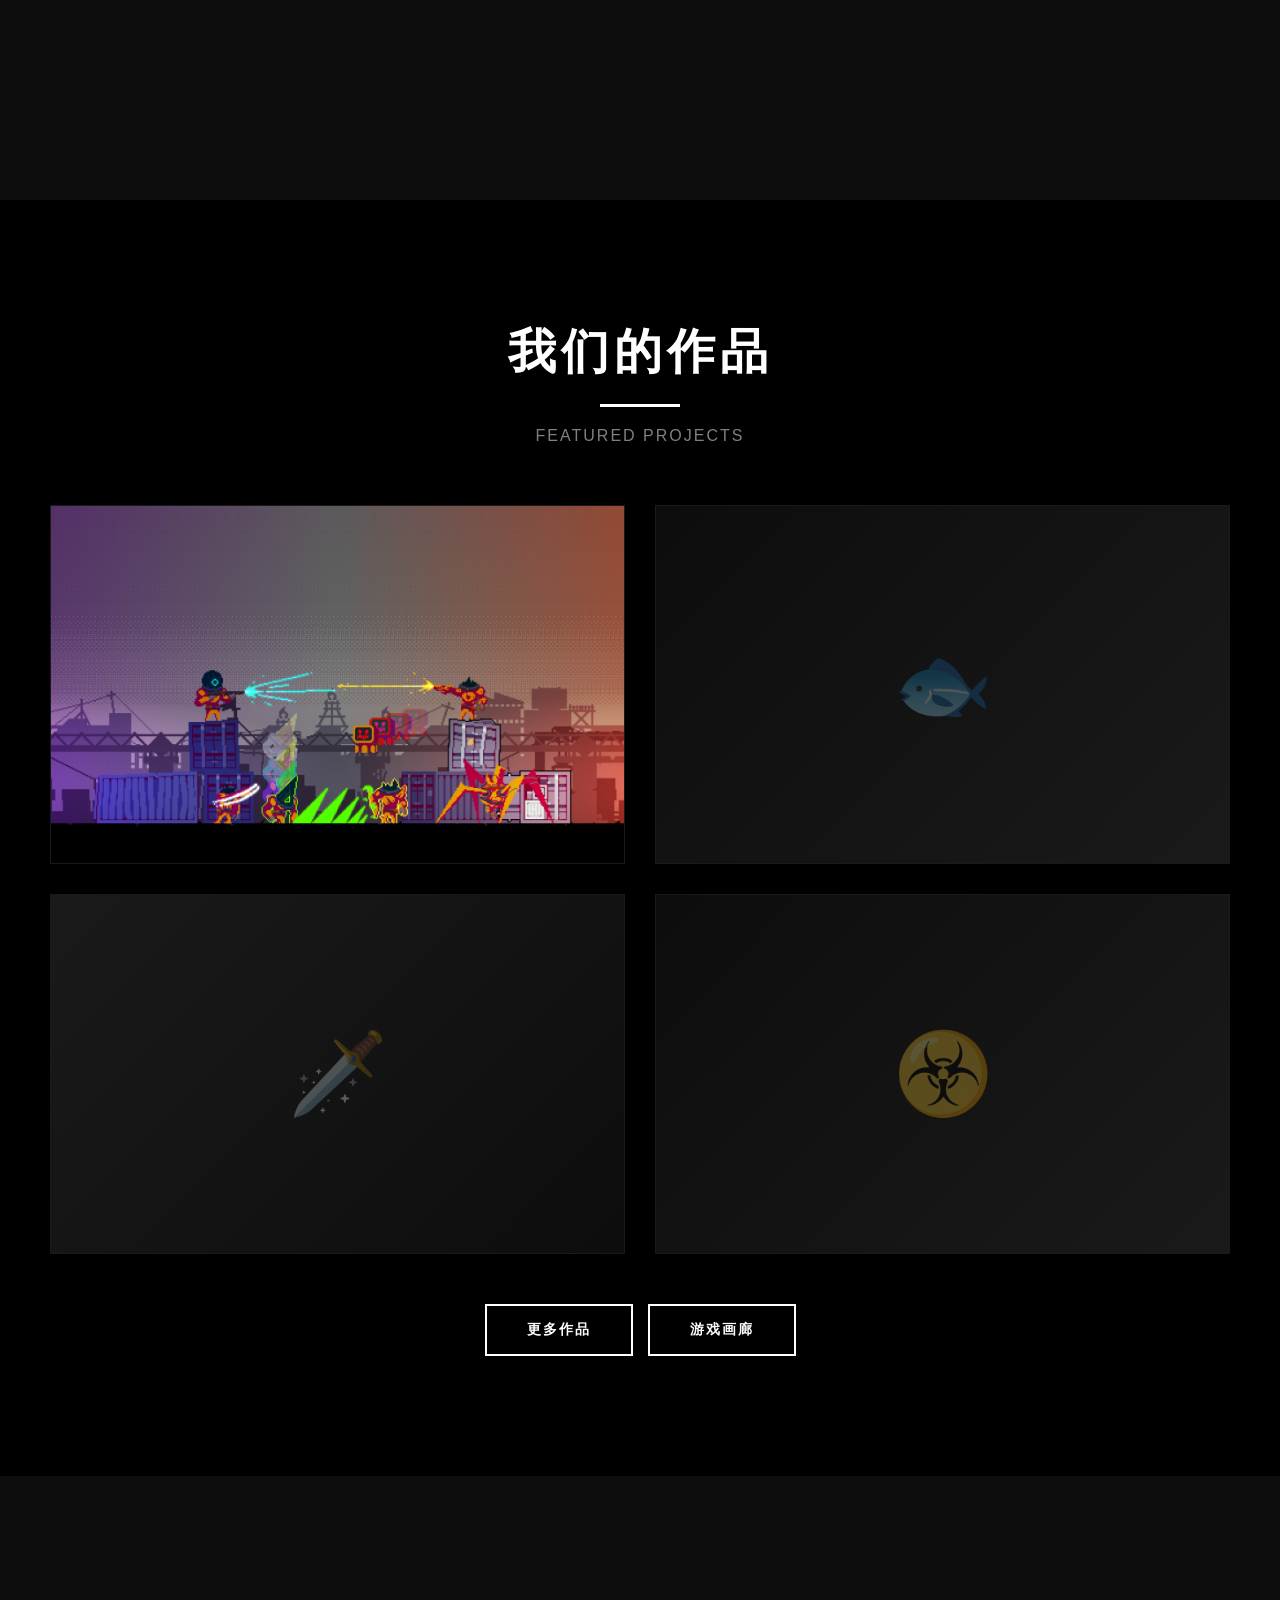
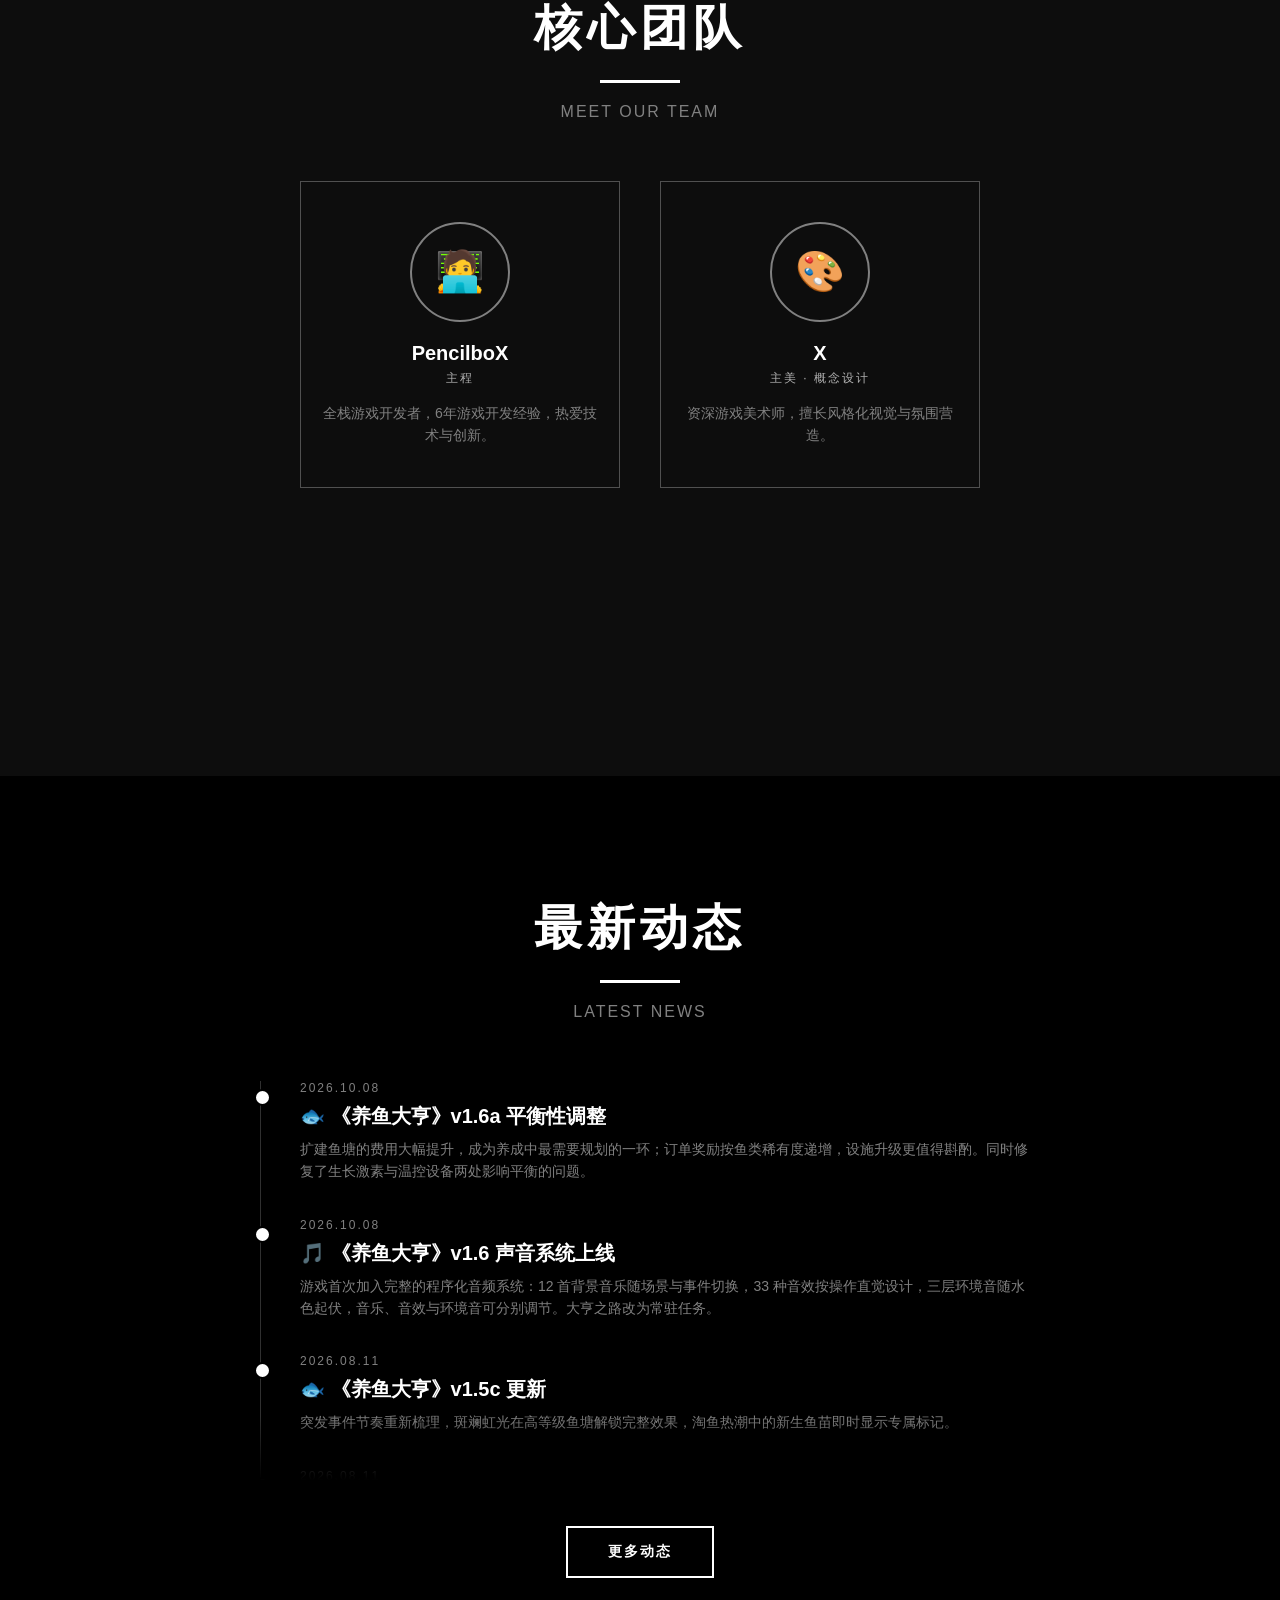
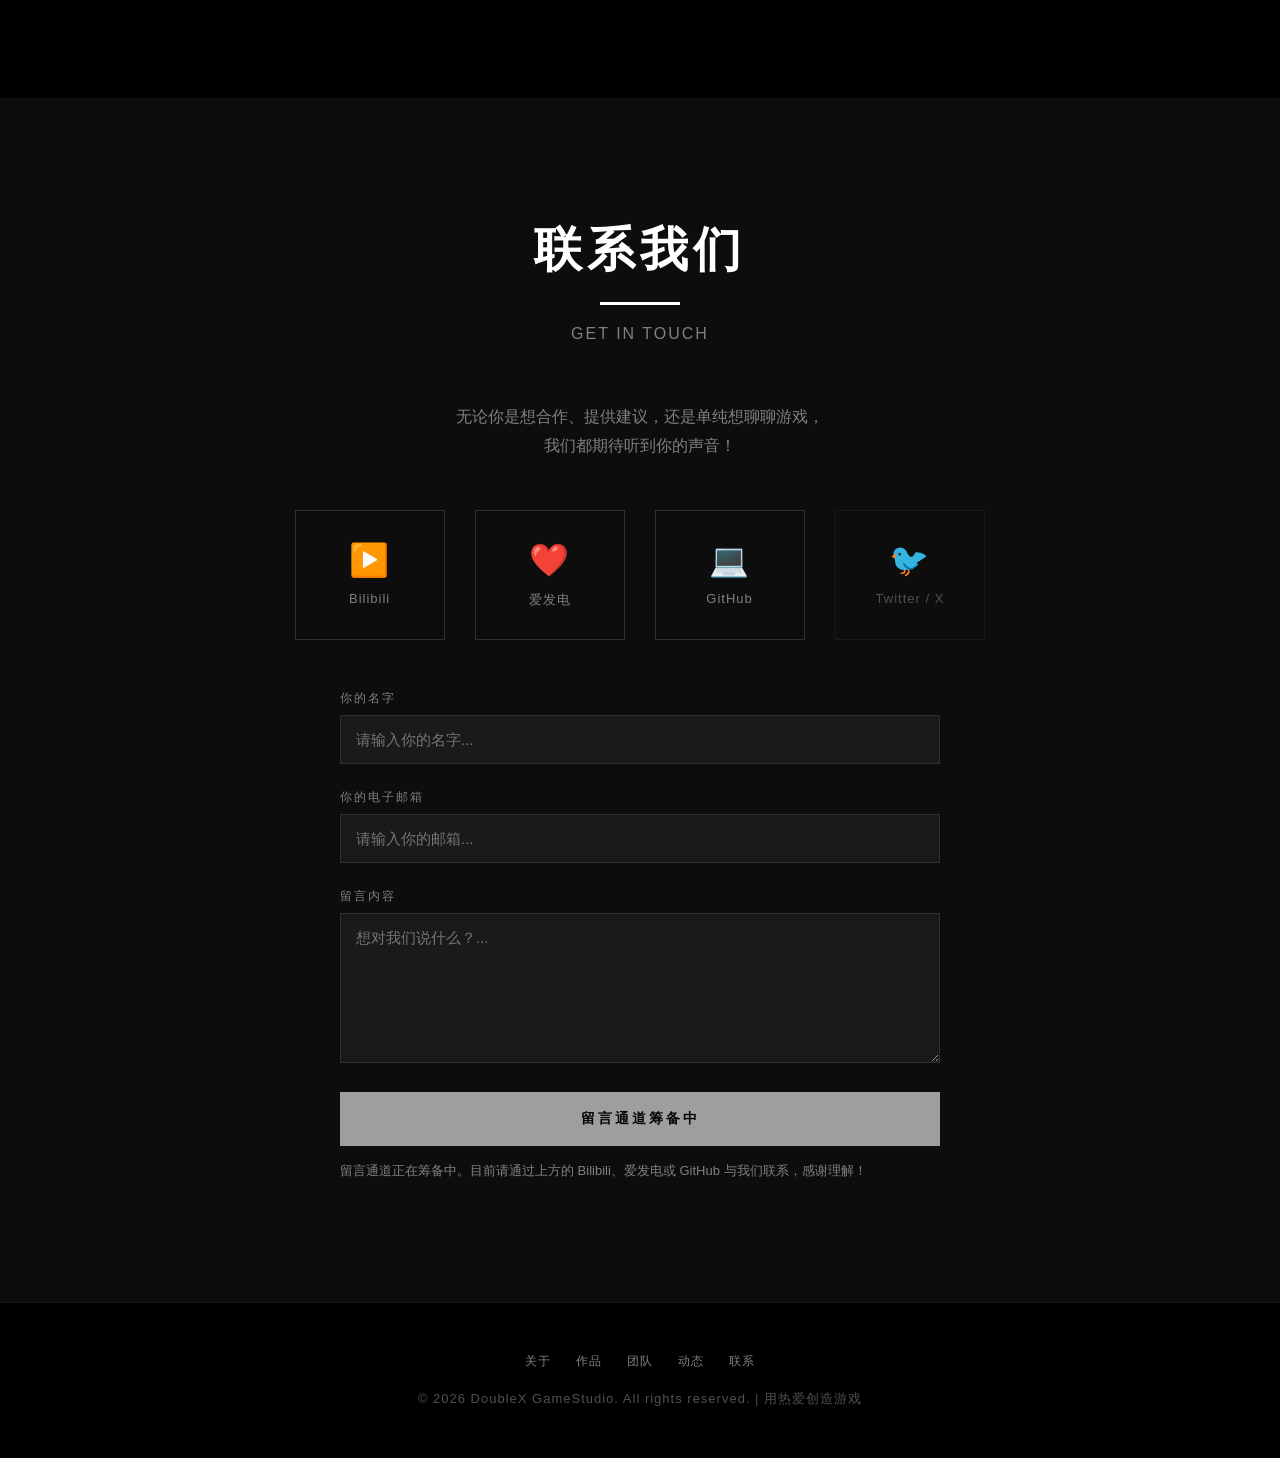
==== commit 4735979f: "成员个人主页跳转链接，按钮风格统一，多端bug修复，视觉优化" ====
--- a/index.html
+++ b/index.html
@@ -49,8 +49,9 @@
         .hero-badge {
             display: inline-block;
             padding: 8px 20px;
-            border: 1px solid var(--gray-500);
-            color: var(--gray-300);
+            /* 静止态：透明底 + 白边白字（对齐全局 .btn-outline）*/
+            border: 1px solid var(--white);
+            color: var(--white);
             font-size: 12px;
             letter-spacing: 3px;
             text-transform: uppercase;
@@ -126,6 +127,10 @@
         }
 
         .btn {
+            /* inline-block + nowrap：否则中文标签会在字与字之间折行
+               （例如“游戏画廊”被拆成“游戏画/廊”）*/
+            display: inline-block;
+            white-space: nowrap;
             padding: 15px 40px;
             font-size: 14px;
             font-weight: 600;
@@ -185,7 +190,7 @@
             mask-image: linear-gradient(to bottom, black 0%, black 55%, transparent 100%);
         }
 
-        .scroll-arrow {
+           /* ===== 程序化三角形 =====    原先用 ◀ ▲ ▼ 字符，Safari（iOS / macOS）会把它们渲染成 emoji。    改为纯 CSS 边框绘制，不依赖字体，任何内核下形状一致。 */   .tri {     display: inline-block;     width: 0;     height: 0;     vertical-align: middle;     border-style: solid;   }   .tri-left {     border-width: 5px 8px 5px 0;     border-color: transparent currentColor transparent transparent;   }   .tri-right {     border-width: 5px 0 5px 8px;     border-color: transparent transparent transparent currentColor;   }   .tri-up {     border-width: 0 5px 8px 5px;     border-color: transparent transparent currentColor transparent;   }   .tri-down {     border-width: 8px 5px 0 5px;     border-color: currentColor transparent transparent transparent;   } .scroll-arrow {
             font-size: 14px;
             color: var(--gray-400);
             opacity: 0.2;
@@ -301,6 +306,15 @@
         /* ===== PROJECTS 区域 ===== */
         .projects {
             background: var(--black);
+        }
+
+        /* 按钮区：横向并排，空间不足时整块换行（不再从字间折断）*/
+        .projects-more {
+            display: flex;
+            flex-wrap: wrap;
+            justify-content: center;
+            align-items: center;
+            gap: 15px;
         }
 
         .projects-grid {
@@ -413,8 +427,9 @@
             align-items: center;
             gap: 6px;
             padding: 4px 12px;
-            border: 1px solid var(--gray-500);
-            color: var(--gray-300);
+            /* 静止态：透明底 + 白边白字（对齐全局 .btn-outline）*/
+            border: 1px solid var(--white);
+            color: var(--white);
             font-size: 10px;
             letter-spacing: 1px;
             text-transform: uppercase;
@@ -431,19 +446,19 @@
             height: 0;
             border-top: 5px solid transparent;
             border-bottom: 5px solid transparent;
-            border-left: 8px solid var(--gray-300);
+            border-left: 8px solid var(--white);
             transition: border-left-color 0.35s ease;
         }
 
+        /* 悬停：反转为纯白填充 + 文字反色（与 .btn-outline:hover 同向）*/
         .project-overlay .nav-link:hover {
             border-color: var(--white);
-            color: var(--white);
-            background: rgba(255, 255, 255, 0.05);
-            box-shadow: 0 0 18px rgba(255, 255, 255, 0.25);
+            background: var(--white);
+            color: var(--black);
         }
 
         .project-overlay .nav-link:hover::after {
-            border-left-color: var(--white);
+            border-left-color: var(--black);
         }
 
         .project-overlay .nav-link.disabled {
@@ -480,6 +495,19 @@
             gap: 40px;
             max-width: 1000px;
             margin: 0 auto;
+        }
+
+        /* 整张成员卡片即链接：外层 <a> 承载 reveal 动画，内层 .team-card 负责视觉与
+           hover 抬升。两者 transform 分工不同，避免互相覆盖。 */
+        .team-card-link {
+            display: block;
+            color: inherit;
+            text-decoration: none;
+        }
+
+        .team-card-link:focus-visible {
+            outline: 2px solid var(--white);
+            outline-offset: 4px;
         }
 
         .team-card {
@@ -509,11 +537,11 @@
             transition: transform 0.4s ease;
         }
 
-        .team-card:hover::before {
+        .team-card-link:hover .team-card::before {
             transform: scaleX(1);
         }
 
-        .team-card:hover {
+        .team-card-link:hover .team-card {
             border-color: var(--gray-400);
             transform: translateY(-10px);
         }
@@ -531,7 +559,7 @@
             transition: all 0.4s ease;
         }
 
-        .team-card:hover .team-avatar {
+        .team-card-link:hover .team-avatar {
             border-color: var(--white);
         }
 
@@ -903,6 +931,18 @@
             }
         }
 
+        /* 窄屏：两按钮并排约需 307px，视口不足时改为上下各占一行，
+           避免出现半截换行造成的视觉破裂 */
+        @media (max-width: 480px) {
+            .projects-more {
+                flex-direction: column;
+                /* 按内容宽度居中并沿用 .btn 默认尺寸（与「更多动态」一致）；
+                   拉伸对齐会把边框撑成整行宽，过宽 */
+                align-items: center;
+                gap: 12px;
+            }
+        }
+
         @media (max-width: 480px) {
             .hero {
                 padding-left: 16px;
@@ -963,6 +1003,15 @@
                 padding: 15px 10px;
                 flex: 0 0 auto;
             }
+        }
+
+        /* ===== 移动端：时间轴占据左侧，文字被推得过右；补右侧安全区平衡重心 ===== */
+        @media (max-width: 768px) {
+            .news-timeline-wrap { padding-right: 18px; }
+            .news-timeline { padding-right: 4px; }
+            .news-timeline::before { left: 7px; }
+            .news-item { padding-left: 30px; }
+            .news-item::before { left: 1px; }
         }
     </style>
     <!-- 结构化数据：工作室与收录作品 -->
@@ -1029,9 +1078,9 @@
         <div class="scroll-indicator">
             <span>下滑浏览</span>
             <div class="scroll-arrows">
-                <div class="scroll-arrow">▼</div>
-                <div class="scroll-arrow">▼</div>
-                <div class="scroll-arrow">▼</div>
+                <div class="scroll-arrow tri tri-down" aria-hidden="true"></div>
+                <div class="scroll-arrow tri tri-down" aria-hidden="true"></div>
+                <div class="scroll-arrow tri tri-down" aria-hidden="true"></div>
             </div>
         </div>
     </section>
@@ -1116,8 +1165,8 @@
                 </div>
             </div>
         </div>
-<div class="projects-more reveal" style="text-align: center; margin-top: 50px;">
-            <a href="pages/showcase.html" class="btn btn-outline" style="margin-right: 15px;">更多作品</a>
+<div class="projects-more reveal" style="margin-top: 50px;">
+            <a href="pages/showcase.html" class="btn btn-outline">更多作品</a>
             <a href="pages/gallery.html" class="btn btn-outline">游戏画廊</a>
         </div>
     </section>
@@ -1126,19 +1175,25 @@
     <section class="team" id="team">
         <h2 class="section-title reveal">核心团队</h2>
         <p class="section-subtitle reveal" style="transition-delay: 0.1s;">MEET OUR TEAM</p>
-        <div class="team-grid">
-            <div class="team-card reveal">
-                <div class="team-avatar">🧑‍💻</div>
-                <h3>PencilboX</h3>
-                <div class="role">主程</div>
-                <p>全栈游戏开发者，6年游戏开发经验，热爱技术与创新。</p>
-            </div>
-            <div class="team-card reveal" style="transition-delay: 0.15s;">
-                <div class="team-avatar">🎨</div>
-                <h3>X</h3>
-                <div class="role">主美 · 概念设计</div>
-                <p>资深游戏美术师，擅长风格化视觉与氛围营造。</p>
-            </div>
+        <div class="team-grid" id="teamGrid">
+            <!-- 成员数据来自 assets/data/team.json（由 assets/js/loader.js 渲染）。
+                 下面是 HTML 内置默认内容：数据不可用时卡片与链接照常可用。 -->
+            <a class="team-card-link reveal" href="https://github.com/toybox250" target="_blank" rel="noopener noreferrer" aria-label="PencilboX 的个人主页">
+                <div class="team-card">
+                    <div class="team-avatar">🧑‍💻</div>
+                    <h3>PencilboX</h3>
+                    <div class="role">主程</div>
+                    <p>全栈游戏开发者，6年游戏开发经验，热爱技术与创新。</p>
+                </div>
+            </a>
+            <a class="team-card-link reveal" style="transition-delay: 0.05s;" href="https://github.com/FishShitMan" target="_blank" rel="noopener noreferrer" aria-label="X 的个人主页">
+                <div class="team-card">
+                    <div class="team-avatar">🎨</div>
+                    <h3>X</h3>
+                    <div class="role">主美 · 概念设计</div>
+                    <p>资深游戏美术师，擅长风格化视觉与氛围营造。</p>
+                </div>
+            </a>
         </div>
     </section>
 
@@ -1223,7 +1278,7 @@
     </footer>
 
     <!-- ===== 回到顶部按钮 ===== -->
-    <button class="back-to-top" id="backToTop" title="回到顶部">&#9650;</button>
+    <button class="back-to-top" id="backToTop" title="回到顶部"><span class="tri tri-up" aria-hidden="true"></span></button>
 
     <!-- ===== 公共脚本 ===== -->
     <script src="assets/js/loader.js"></script>
--- a/assets/css/main.css
+++ b/assets/css/main.css
@@ -47,6 +47,9 @@
                 0 0 50px rgba(255, 255, 255, 0.7),
                 0 0 80px rgba(255, 255, 255, 0.4);
     transform: translate(-50%, -50%);
+    /* 默认隐藏；首次拿到真实鼠标位置后由脚本加 .is-visible 淡入 */
+    opacity: 0;
+    transition: opacity 0.5s ease, transform 0.5s ease;
 }
 
 .cursor-ring {
@@ -60,7 +63,14 @@
     transform: translate(-50%, -50%);
     box-shadow: 0 0 15px rgba(255, 255, 255, 0.5),
                 inset 0 0 15px rgba(255, 255, 255, 0.08);
-    transition: width 0.2s ease, height 0.2s ease, border-color 0.2s ease, background 0.2s ease;
+    transition: width 0.2s ease, height 0.2s ease, border-color 0.2s ease, background 0.2s ease, opacity 0.5s ease;
+    opacity: 0;
+}
+
+/* 淡入状态：脚本在拿到真实鼠标位置后添加 */
+.cursor-dot.is-visible,
+.cursor-ring.is-visible {
+    opacity: 1;
 }
 
 .cursor-ring.active {
@@ -226,7 +236,7 @@
 }
 
 /* ===== 回到顶部按钮 ===== */
-.back-to-top {
+   /* ===== 程序化三角形 =====    原先用 ◀ ▲ ▼ 字符，Safari（iOS / macOS）会把它们渲染成 emoji。    改为纯 CSS 边框绘制，不依赖字体，任何内核下形状一致。 */   .tri {     display: inline-block;     width: 0;     height: 0;     vertical-align: middle;     border-style: solid;   }   .tri-left {     border-width: 5px 8px 5px 0;     border-color: transparent currentColor transparent transparent;   }   .tri-right {     border-width: 5px 0 5px 8px;     border-color: transparent transparent transparent currentColor;   }   .tri-up {     border-width: 0 5px 8px 5px;     border-color: transparent transparent currentColor transparent;   }   .tri-down {     border-width: 8px 5px 0 5px;     border-color: currentColor transparent transparent transparent;   } .back-to-top {
     position: fixed;
     bottom: 40px;
     right: 40px;
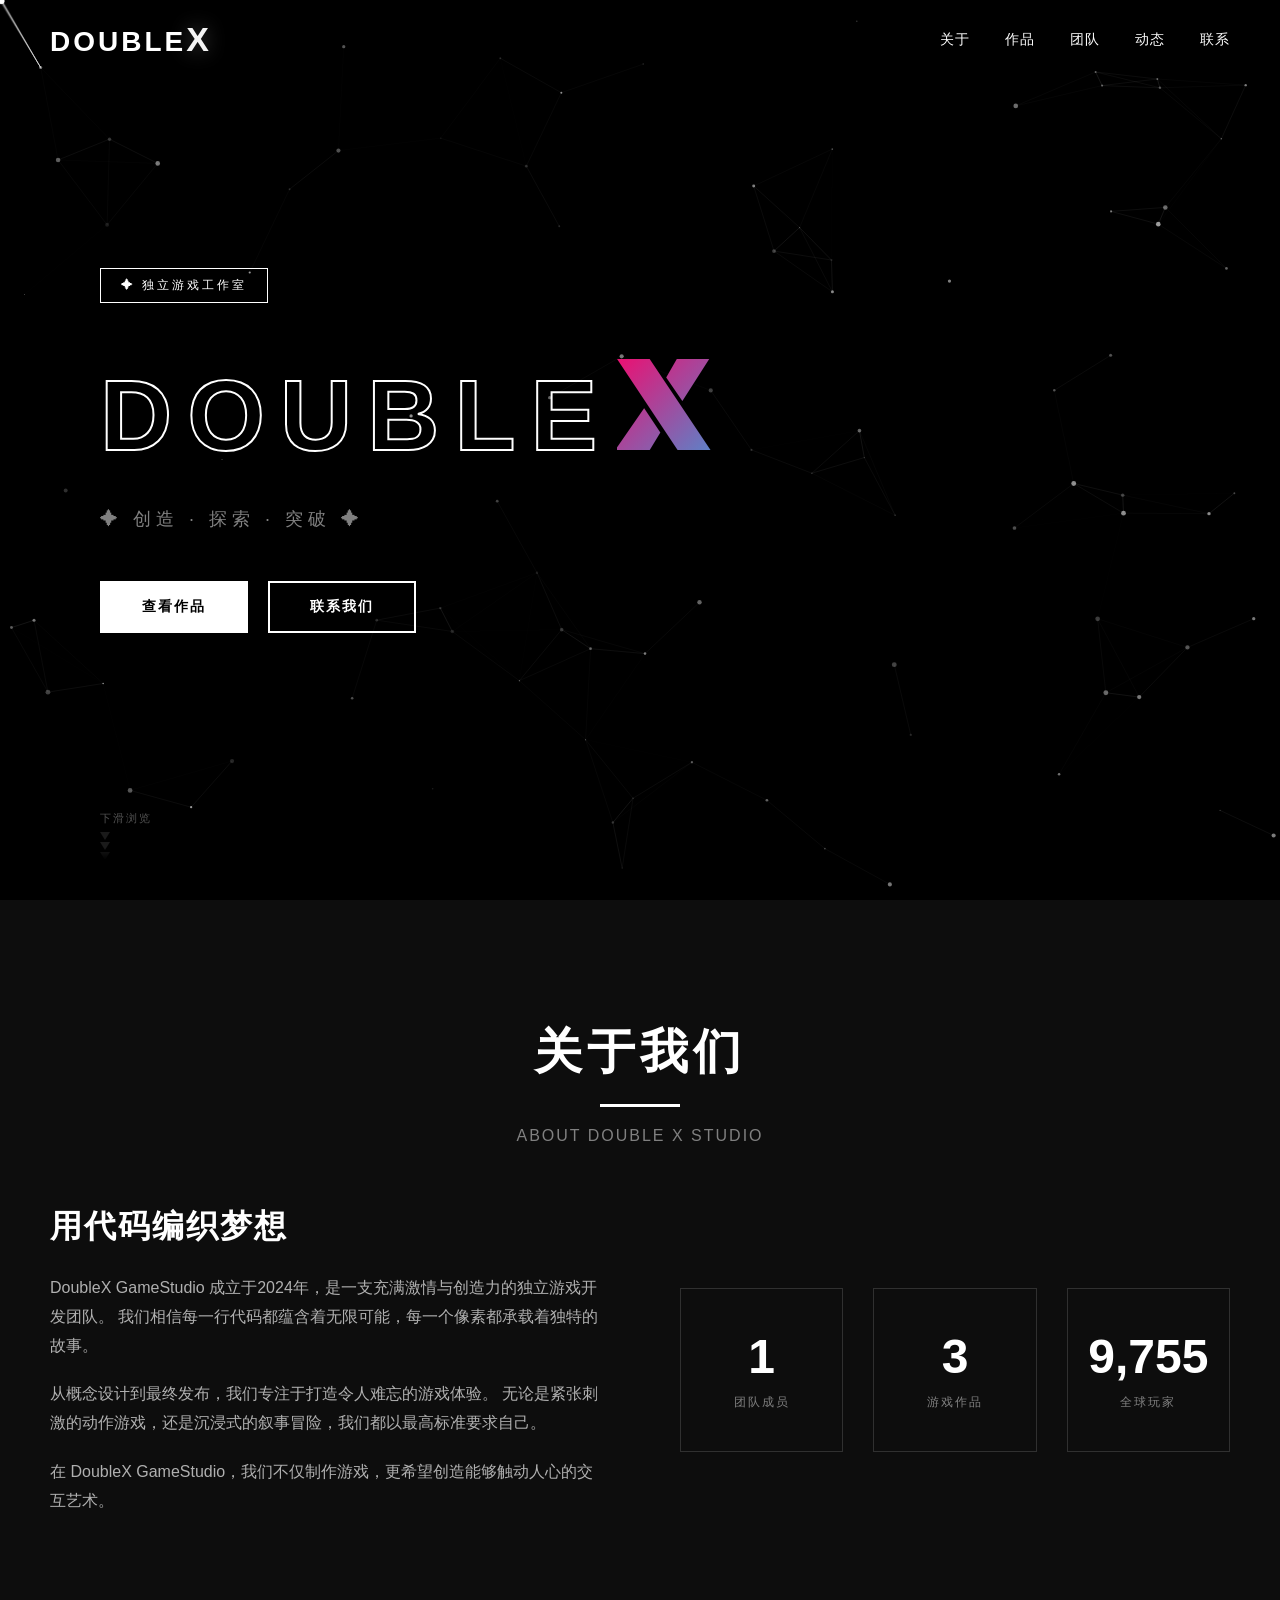
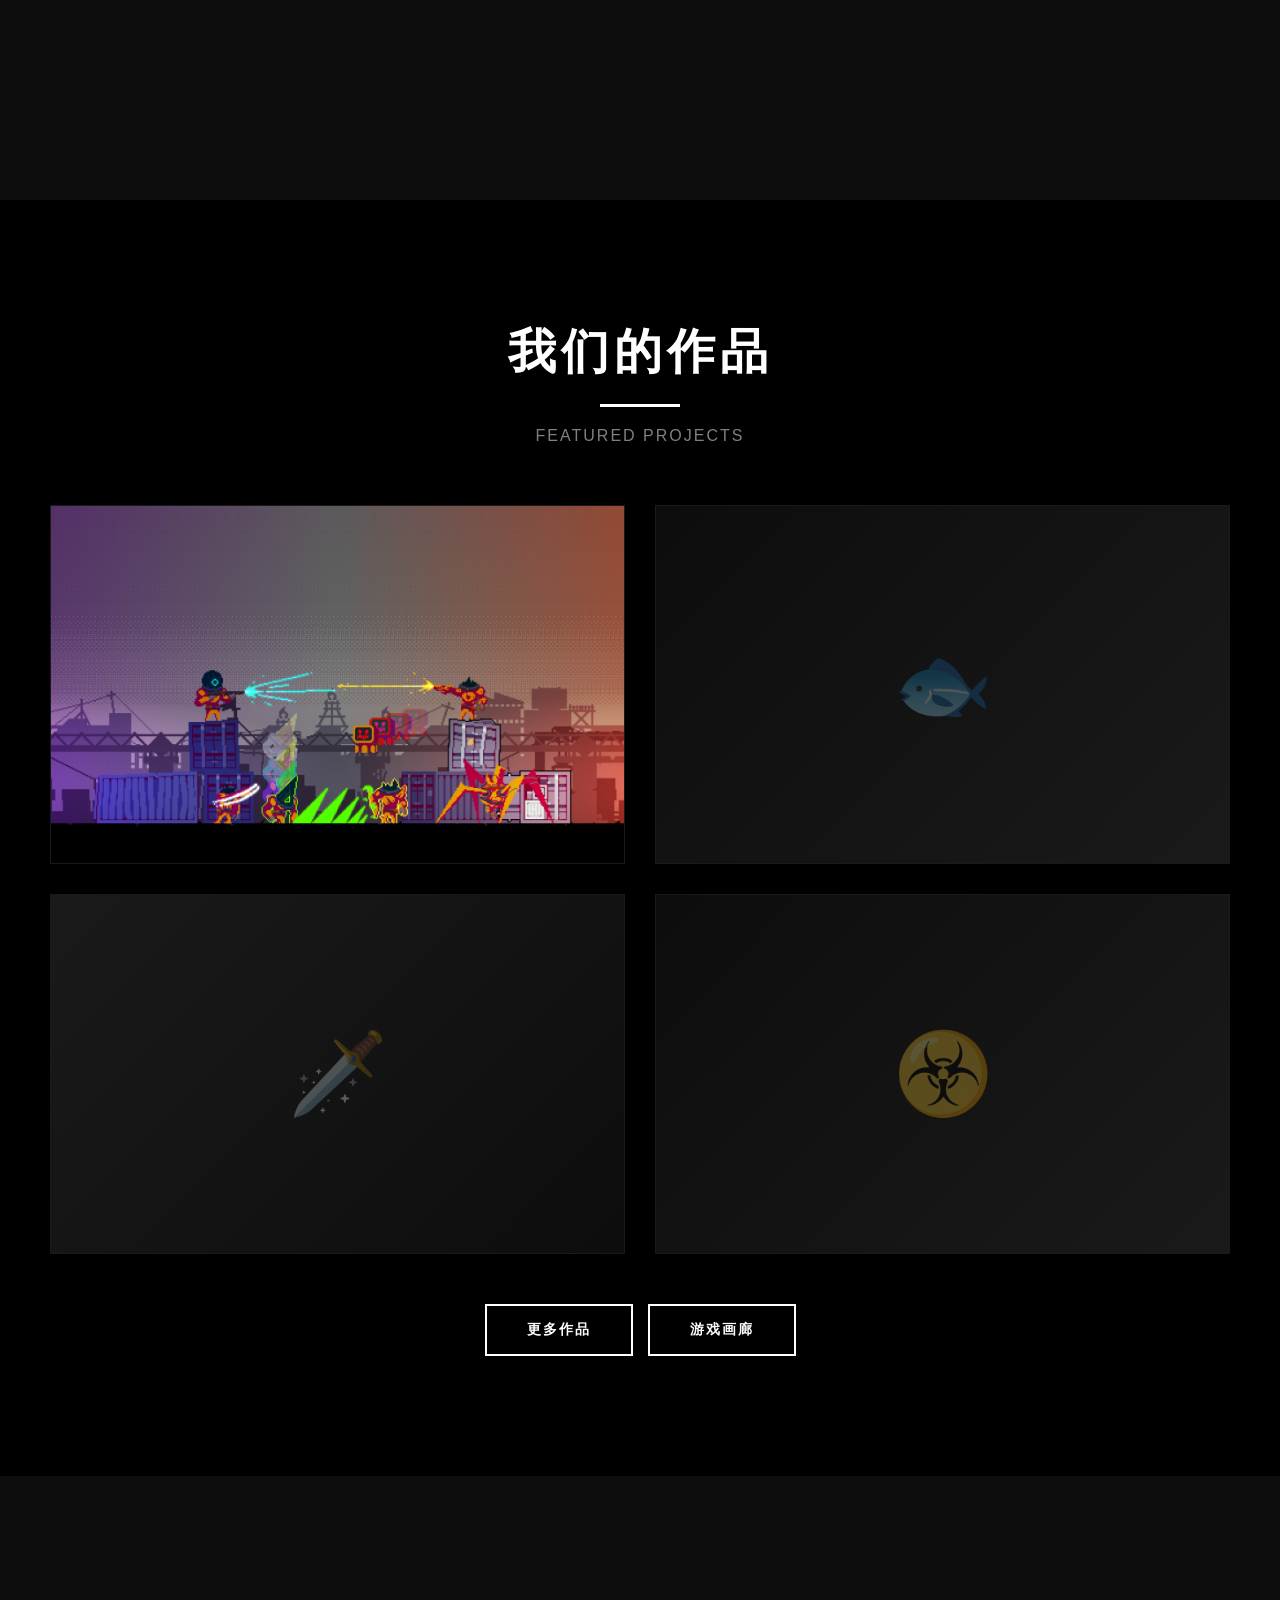
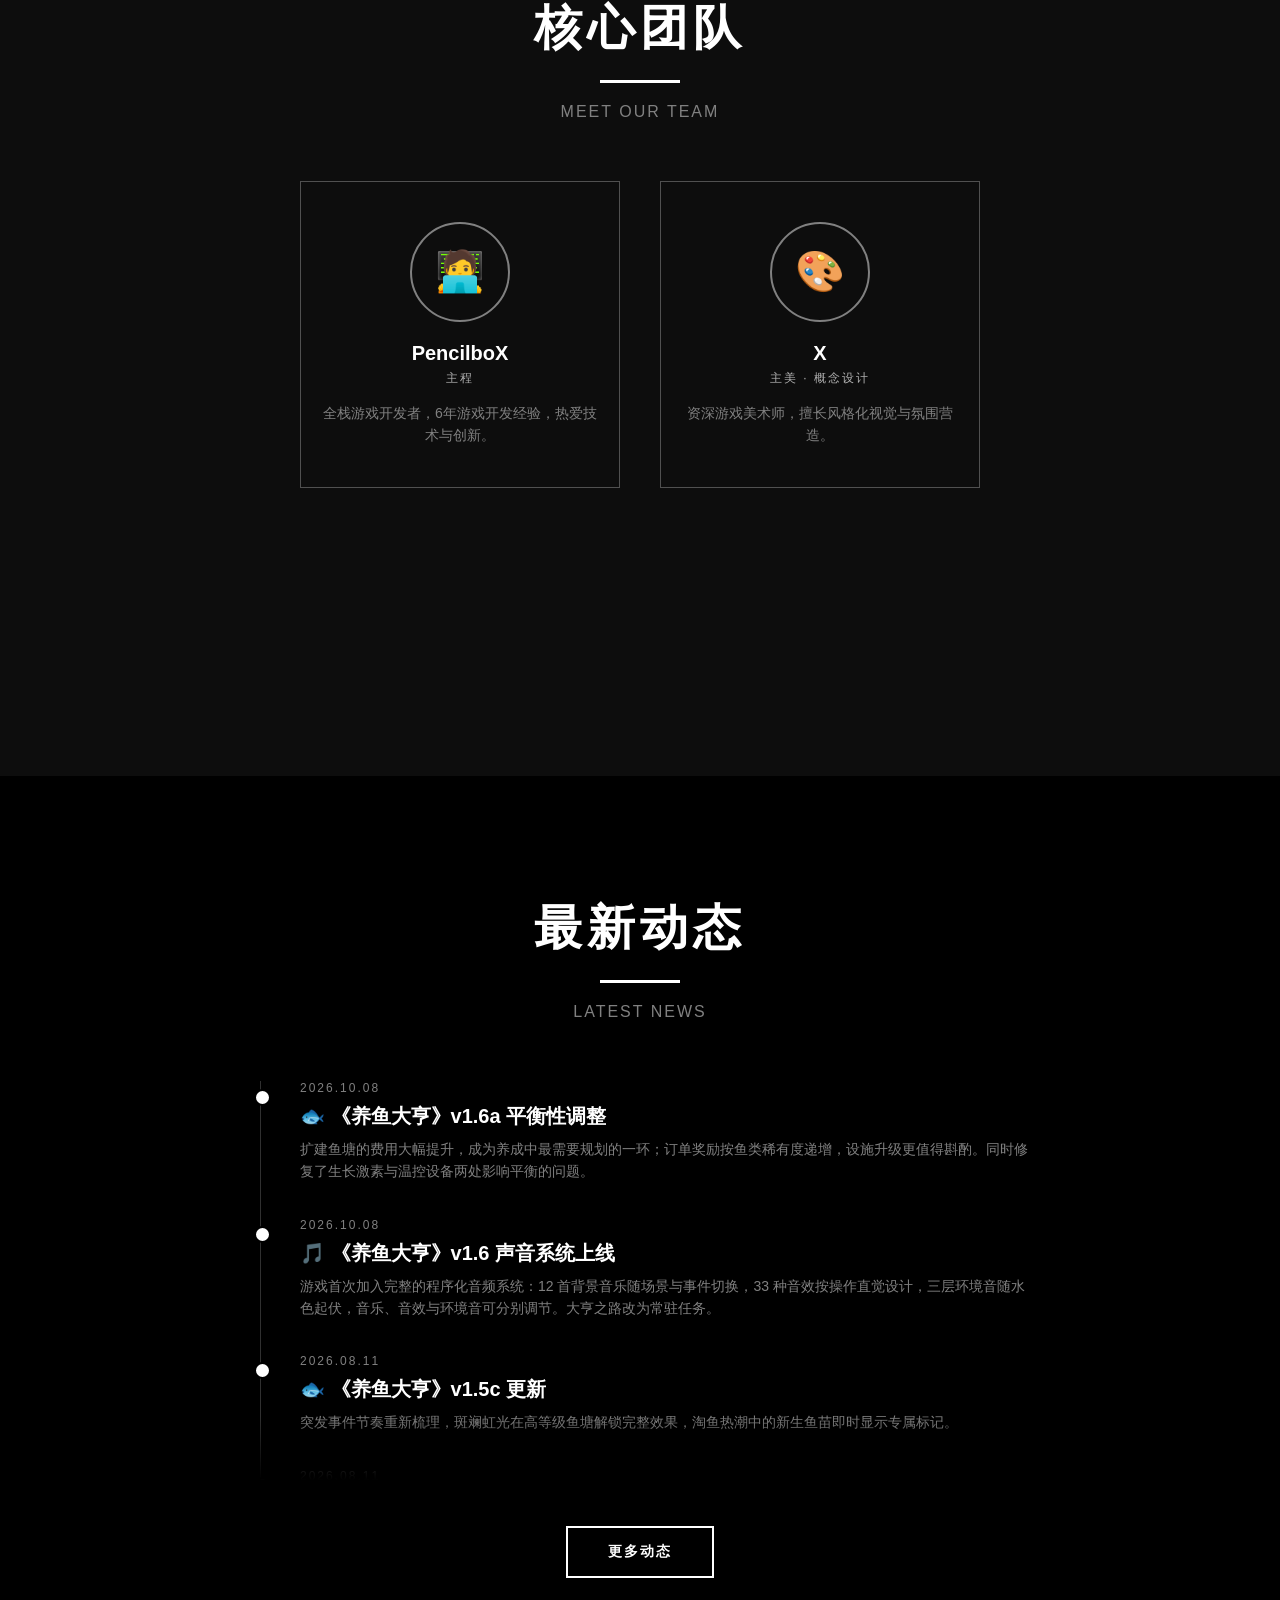
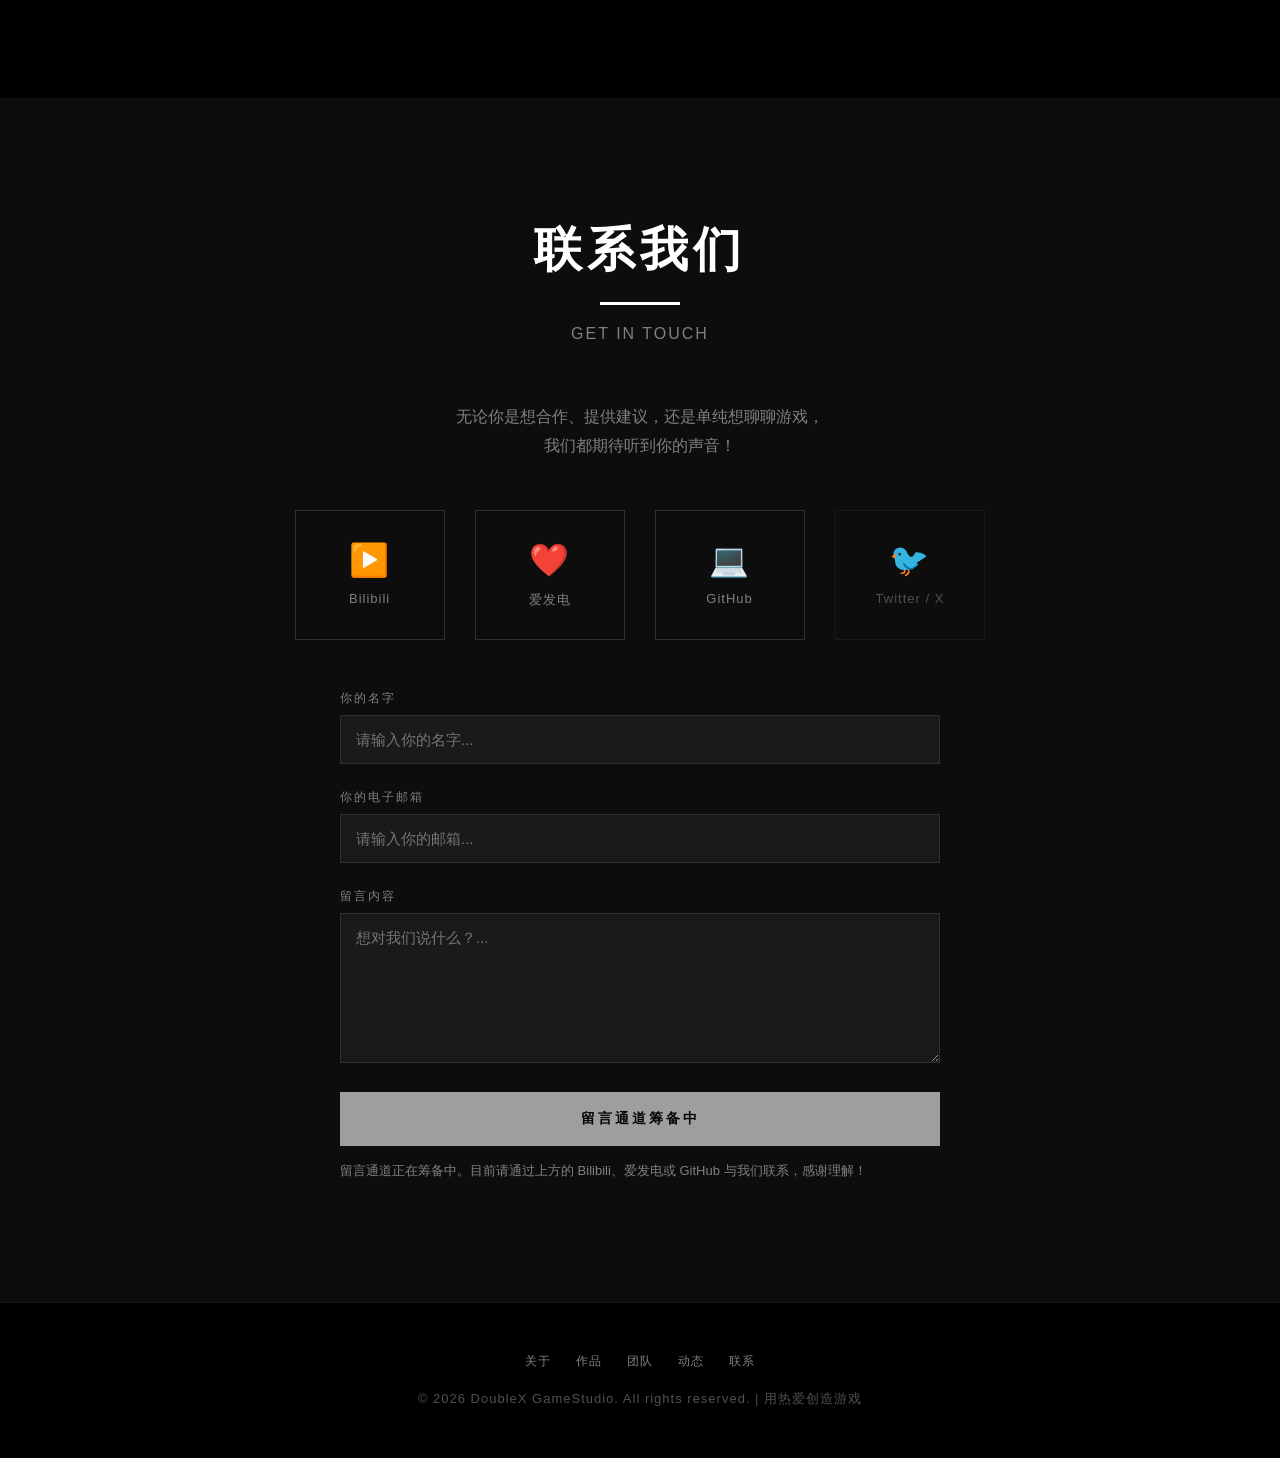
==== commit 4b4553e5: "文本内容修正" ====
--- a/index.html
+++ b/index.html
@@ -1132,7 +1132,7 @@
                 <div class="project-bg"><span class="icon">✦</span></div>
                 <div class="project-overlay">
                     <h3>待开发项目</h3>
-                    <p>这是一个等待开发中的游戏项目哦</p>
+                    <p>这是一个等待开发中的游戏项目</p>
                     <span class="tag">暂无 · 暂无</span>
                     <span class="nav-link disabled" aria-disabled="true">即将推出</span>
                 </div>
@@ -1141,7 +1141,7 @@
                 <div class="project-bg"><span class="icon">✦</span></div>
                 <div class="project-overlay">
                     <h3>待开发项目</h3>
-                    <p>这是一个等待开发中的游戏项目哦</p>
+                    <p>这是一个等待开发中的游戏项目</p>
                     <span class="tag">暂无 · 暂无</span>
                     <span class="nav-link disabled" aria-disabled="true">即将推出</span>
                 </div>
@@ -1150,7 +1150,7 @@
                 <div class="project-bg"><span class="icon">✦</span></div>
                 <div class="project-overlay">
                     <h3>待开发项目</h3>
-                    <p>这是一个等待开发中的游戏项目哦</p>
+                    <p>这是一个等待开发中的游戏项目</p>
                     <span class="tag">暂无 · 暂无</span>
                     <span class="nav-link disabled" aria-disabled="true">即将推出</span>
                 </div>
@@ -1159,7 +1159,7 @@
                 <div class="project-bg"><span class="icon">✦</span></div>
                 <div class="project-overlay">
                     <h3>待开发项目</h3>
-                    <p>这是一个等待开发中的游戏项目哦</p>
+                    <p>这是一个等待开发中的游戏项目</p>
                     <span class="tag">暂无 · 暂无</span>
                     <span class="nav-link disabled" aria-disabled="true">即将推出</span>
                 </div>
